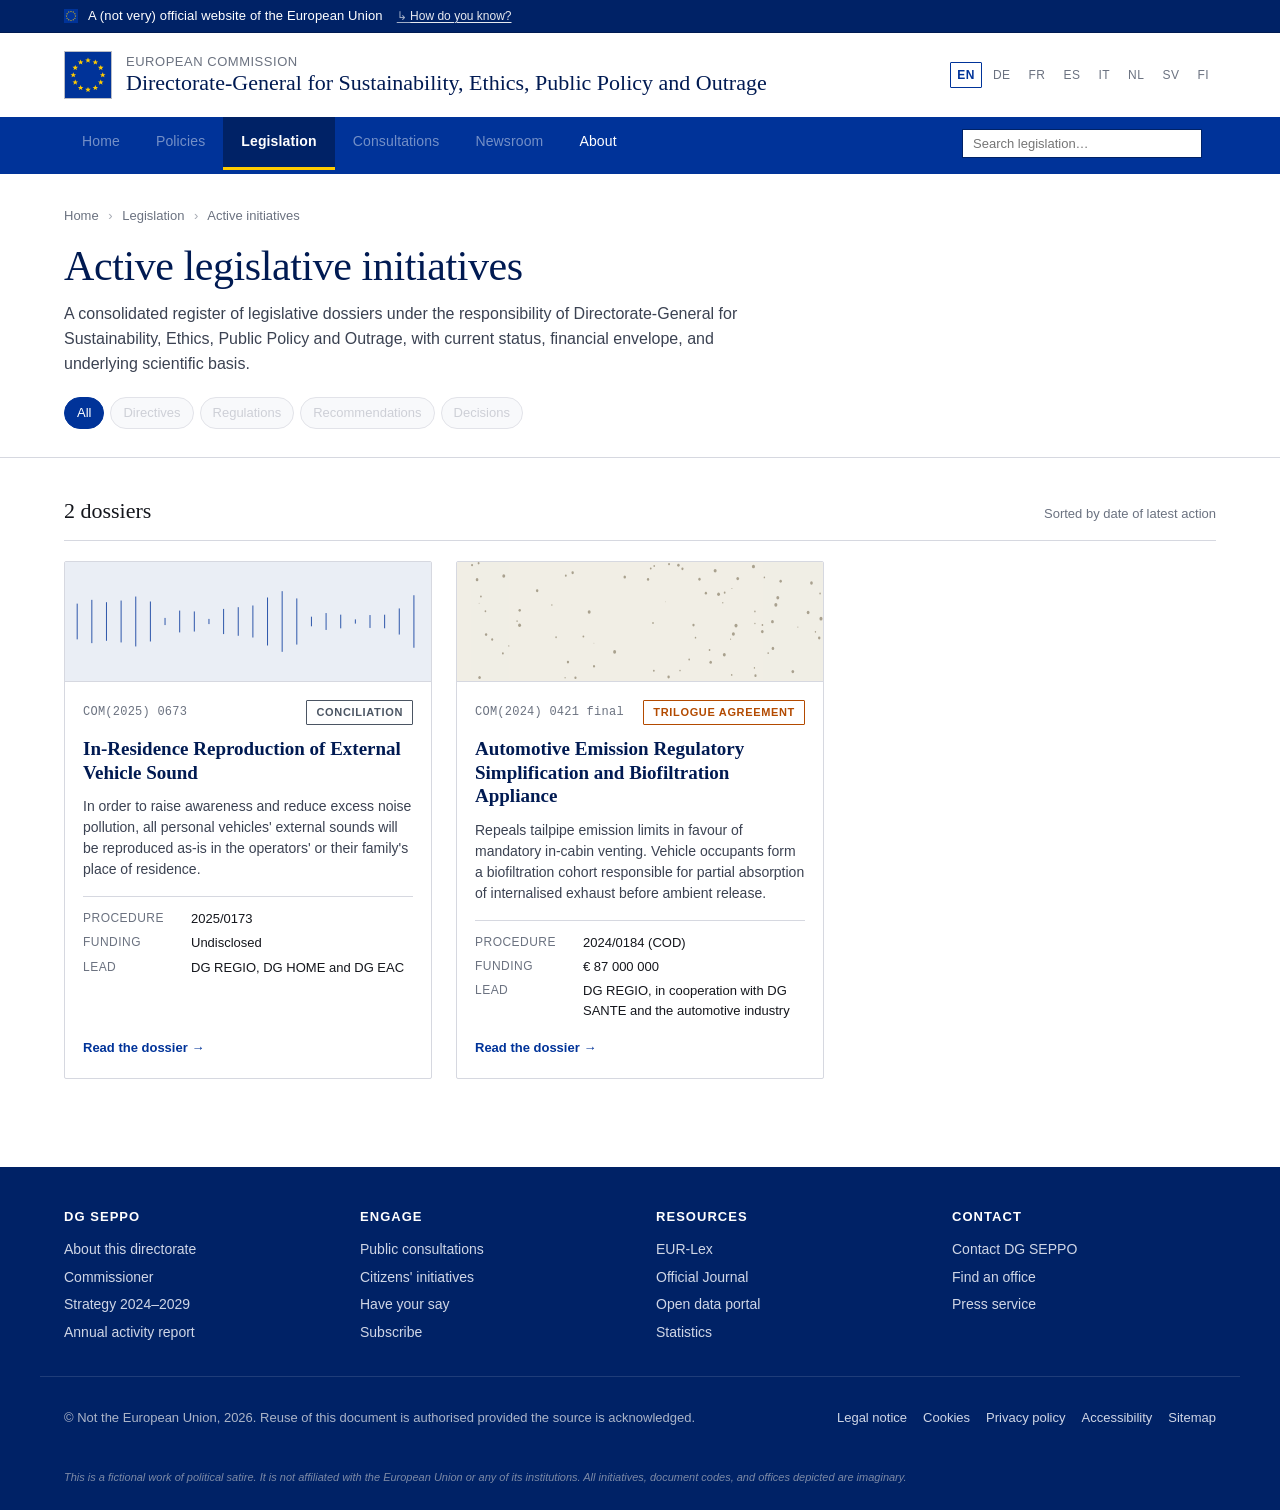
==== docs/index.html @ 92fc350a "Build" ====
<!doctype html>
<html lang="en">
<head>
<meta charset="utf-8">
<meta name="viewport" content="width=device-width,initial-scale=1">
<title>Active legislative initiatives — Directorate-General for Sustainability, Ethics, Public Policy and Outrage</title>
<meta name="description" content="Directorate-General SEPPO — a satirical legislative-initiatives portal. Each imagined EU directive is paired with real peer-reviewed scientific research on the underlying public-health issue.">
<meta name="robots" content="index,follow">
<link rel="canonical" href="https://https://panunu.github.io/directorate-general-for-sustainability-outrage/">
<meta property="og:type" content="website">
<meta property="og:title" content="Active legislative initiatives — Directorate-General for Sustainability, Ethics, Public Policy and Outrage">
<meta property="og:description" content="Directorate-General SEPPO — a satirical legislative-initiatives portal. Each imagined EU directive is paired with real peer-reviewed scientific research on the underlying public-health issue.">
<meta property="og:url" content="https://https://panunu.github.io/directorate-general-for-sustainability-outrage/">
<meta property="og:image" content="https://https://panunu.github.io/directorate-general-for-sustainability-outrage/assets/og-image.svg">
<meta property="og:image:width" content="1200">
<meta property="og:image:height" content="630">
<meta property="og:site_name" content="Directorate-General for Sustainability, Ethics, Public Policy and Outrage">
<meta property="og:locale" content="en_GB">
<meta name="twitter:card" content="summary_large_image">
<meta name="twitter:title" content="Active legislative initiatives — Directorate-General for Sustainability, Ethics, Public Policy and Outrage">
<meta name="twitter:description" content="Directorate-General SEPPO — a satirical legislative-initiatives portal. Each imagined EU directive is paired with real peer-reviewed scientific research on the underlying public-health issue.">
<meta name="twitter:image" content="https://https://panunu.github.io/directorate-general-for-sustainability-outrage/assets/og-image.svg">
<link rel="icon" type="image/svg+xml" href="favicon.svg">
<link rel="stylesheet" href="assets/styles.css">
<script src="assets/search.js" defer></script>
</head>
<body>
<div class="eu-strip" role="banner">
  <div class="container eu-strip__inner">
    <span class="eu-strip__flag" aria-hidden="true"><svg viewBox="0 0 100 100" width="14" height="14" aria-hidden="true"><rect width="100" height="100" fill="#003399"/><g transform="translate(50.00 18.00)"><polygon points="0,-6 1.76,-1.85 6,-1.85 2.62,1.06 3.71,5.14 0,2.74 -3.71,5.14 -2.62,1.06 -6,-1.85 -1.76,-1.85" fill="#FFCC00"/></g><g transform="translate(66.00 22.29)"><polygon points="0,-6 1.76,-1.85 6,-1.85 2.62,1.06 3.71,5.14 0,2.74 -3.71,5.14 -2.62,1.06 -6,-1.85 -1.76,-1.85" fill="#FFCC00"/></g><g transform="translate(77.71 34.00)"><polygon points="0,-6 1.76,-1.85 6,-1.85 2.62,1.06 3.71,5.14 0,2.74 -3.71,5.14 -2.62,1.06 -6,-1.85 -1.76,-1.85" fill="#FFCC00"/></g><g transform="translate(82.00 50.00)"><polygon points="0,-6 1.76,-1.85 6,-1.85 2.62,1.06 3.71,5.14 0,2.74 -3.71,5.14 -2.62,1.06 -6,-1.85 -1.76,-1.85" fill="#FFCC00"/></g><g transform="translate(77.71 66.00)"><polygon points="0,-6 1.76,-1.85 6,-1.85 2.62,1.06 3.71,5.14 0,2.74 -3.71,5.14 -2.62,1.06 -6,-1.85 -1.76,-1.85" fill="#FFCC00"/></g><g transform="translate(66.00 77.71)"><polygon points="0,-6 1.76,-1.85 6,-1.85 2.62,1.06 3.71,5.14 0,2.74 -3.71,5.14 -2.62,1.06 -6,-1.85 -1.76,-1.85" fill="#FFCC00"/></g><g transform="translate(50.00 82.00)"><polygon points="0,-6 1.76,-1.85 6,-1.85 2.62,1.06 3.71,5.14 0,2.74 -3.71,5.14 -2.62,1.06 -6,-1.85 -1.76,-1.85" fill="#FFCC00"/></g><g transform="translate(34.00 77.71)"><polygon points="0,-6 1.76,-1.85 6,-1.85 2.62,1.06 3.71,5.14 0,2.74 -3.71,5.14 -2.62,1.06 -6,-1.85 -1.76,-1.85" fill="#FFCC00"/></g><g transform="translate(22.29 66.00)"><polygon points="0,-6 1.76,-1.85 6,-1.85 2.62,1.06 3.71,5.14 0,2.74 -3.71,5.14 -2.62,1.06 -6,-1.85 -1.76,-1.85" fill="#FFCC00"/></g><g transform="translate(18.00 50.00)"><polygon points="0,-6 1.76,-1.85 6,-1.85 2.62,1.06 3.71,5.14 0,2.74 -3.71,5.14 -2.62,1.06 -6,-1.85 -1.76,-1.85" fill="#FFCC00"/></g><g transform="translate(22.29 34.00)"><polygon points="0,-6 1.76,-1.85 6,-1.85 2.62,1.06 3.71,5.14 0,2.74 -3.71,5.14 -2.62,1.06 -6,-1.85 -1.76,-1.85" fill="#FFCC00"/></g><g transform="translate(34.00 22.29)"><polygon points="0,-6 1.76,-1.85 6,-1.85 2.62,1.06 3.71,5.14 0,2.74 -3.71,5.14 -2.62,1.06 -6,-1.85 -1.76,-1.85" fill="#FFCC00"/></g></svg></span>
    <span class="eu-strip__label">A (not very) official website of the European Union</span>
    <a class="eu-strip__verify" target="_blank" href="https://european-union.europa.eu/institutions-law-budget/institutions-and-bodies/search-all-eu-institutions-and-bodies_en">How do you know?</a>
  </div>
</div>
<header class="masthead">
  <div class="container masthead__inner">
    <a class="brand" href="#">
      <span class="brand__emblem"><svg viewBox="0 0 100 100" width="48" height="48" aria-hidden="true"><rect width="100" height="100" fill="#003399"/><g transform="translate(50.00 18.00)"><polygon points="0,-6 1.76,-1.85 6,-1.85 2.62,1.06 3.71,5.14 0,2.74 -3.71,5.14 -2.62,1.06 -6,-1.85 -1.76,-1.85" fill="#FFCC00"/></g><g transform="translate(66.00 22.29)"><polygon points="0,-6 1.76,-1.85 6,-1.85 2.62,1.06 3.71,5.14 0,2.74 -3.71,5.14 -2.62,1.06 -6,-1.85 -1.76,-1.85" fill="#FFCC00"/></g><g transform="translate(77.71 34.00)"><polygon points="0,-6 1.76,-1.85 6,-1.85 2.62,1.06 3.71,5.14 0,2.74 -3.71,5.14 -2.62,1.06 -6,-1.85 -1.76,-1.85" fill="#FFCC00"/></g><g transform="translate(82.00 50.00)"><polygon points="0,-6 1.76,-1.85 6,-1.85 2.62,1.06 3.71,5.14 0,2.74 -3.71,5.14 -2.62,1.06 -6,-1.85 -1.76,-1.85" fill="#FFCC00"/></g><g transform="translate(77.71 66.00)"><polygon points="0,-6 1.76,-1.85 6,-1.85 2.62,1.06 3.71,5.14 0,2.74 -3.71,5.14 -2.62,1.06 -6,-1.85 -1.76,-1.85" fill="#FFCC00"/></g><g transform="translate(66.00 77.71)"><polygon points="0,-6 1.76,-1.85 6,-1.85 2.62,1.06 3.71,5.14 0,2.74 -3.71,5.14 -2.62,1.06 -6,-1.85 -1.76,-1.85" fill="#FFCC00"/></g><g transform="translate(50.00 82.00)"><polygon points="0,-6 1.76,-1.85 6,-1.85 2.62,1.06 3.71,5.14 0,2.74 -3.71,5.14 -2.62,1.06 -6,-1.85 -1.76,-1.85" fill="#FFCC00"/></g><g transform="translate(34.00 77.71)"><polygon points="0,-6 1.76,-1.85 6,-1.85 2.62,1.06 3.71,5.14 0,2.74 -3.71,5.14 -2.62,1.06 -6,-1.85 -1.76,-1.85" fill="#FFCC00"/></g><g transform="translate(22.29 66.00)"><polygon points="0,-6 1.76,-1.85 6,-1.85 2.62,1.06 3.71,5.14 0,2.74 -3.71,5.14 -2.62,1.06 -6,-1.85 -1.76,-1.85" fill="#FFCC00"/></g><g transform="translate(18.00 50.00)"><polygon points="0,-6 1.76,-1.85 6,-1.85 2.62,1.06 3.71,5.14 0,2.74 -3.71,5.14 -2.62,1.06 -6,-1.85 -1.76,-1.85" fill="#FFCC00"/></g><g transform="translate(22.29 34.00)"><polygon points="0,-6 1.76,-1.85 6,-1.85 2.62,1.06 3.71,5.14 0,2.74 -3.71,5.14 -2.62,1.06 -6,-1.85 -1.76,-1.85" fill="#FFCC00"/></g><g transform="translate(34.00 22.29)"><polygon points="0,-6 1.76,-1.85 6,-1.85 2.62,1.06 3.71,5.14 0,2.74 -3.71,5.14 -2.62,1.06 -6,-1.85 -1.76,-1.85" fill="#FFCC00"/></g></svg></span>
      <span class="brand__text">
        <span class="brand__parent">European Commission</span>
        <span class="brand__dg brand__dg--long">Directorate-General for Sustainability, Ethics, Public Policy and Outrage</span>
        <span class="brand__dg brand__dg--short">DG SEPPO</span>
      </span>
    </a>
    <div class="masthead__lang" aria-label="Language">
      <a class="lang lang--current" href="#">EN</a><a class="lang" href="#">DE</a><a class="lang" href="#">FR</a><a class="lang" href="#">ES</a><a class="lang" href="#">IT</a><a class="lang" href="#">NL</a><a class="lang" href="#">SV</a><a class="lang" href="#">FI</a>
    </div>
  </div>
  <nav class="primary-nav" aria-label="Primary">
    <div class="container primary-nav__inner">
      <a aria-disabled="true">Home</a>
      <a aria-disabled="true">Policies</a>
      <a href="index.html" aria-current="page">Legislation</a>
      <a aria-disabled="true">Consultations</a>
<!--      <a aria-disabled="true">Documents</a>-->
      <a aria-disabled="true">Newsroom</a>
      <a href="about.html">About</a>
      <span class="primary-nav__search" role="search">
        <input type="search" placeholder="Search legislation…" aria-label="Search">
      </span>
    </div>
  </nav>
</header>

<main id="main">

  <section class="hero">
    <div class="container">
      <p class="breadcrumb"><a href="#">Home</a> <span>›</span> <a href="#">Legislation</a> <span>›</span> Active initiatives</p>
      <h1>Active legislative initiatives</h1>
      <p class="hero__lede">A consolidated register of legislative dossiers under the responsibility of Directorate-General for Sustainability, Ethics, Public Policy and Outrage, with current status, financial envelope, and underlying scientific basis.</p>
      <div class="hero__chips" aria-hidden="true">
        <span class="chip chip--active">All</span>
        <span class="chip">Directives</span>
        <span class="chip">Regulations</span>
        <span class="chip">Recommendations</span>
        <span class="chip">Decisions</span>
      </div>
    </div>
  </section>

  <section class="initiatives">
    <div class="container">
      <header class="initiatives__head">
        <h2>2 dossiers</h2>
        <p class="initiatives__sort">Sorted by date of latest action</p>
      </header>
      <div class="grid">
<a class="card" href="legislation/remote-noise-reproduction-of-automobiles.html">
  <div class="card__hero"><svg viewBox="0 0 600 160" preserveAspectRatio="none" xmlns="http://www.w3.org/2000/svg" aria-hidden="true">
  <rect width="600" height="160" fill="#eaeef5"/>
  <g stroke="#003399" fill="none" stroke-width="1.2">
    <line x1="20" y1="56" x2="20" y2="104"/>
    <line x1="44" y1="50.90287729906335" x2="44" y2="109.09712270093665"/>
    <line x1="68" y1="54.064027642410494" x2="68" y2="105.9359723575895"/>
    <line x1="92" y1="51.8346751626811" x2="92" y2="108.1653248373189"/>
    <line x1="116" y1="46.45464331487091" x2="116" y2="113.5453566851291"/>
    <line x1="140" y1="53.12948356540269" x2="140" y2="106.8705164345973"/>
    <line x1="164" y1="75.19589554686026" x2="164" y2="84.80410445313974"/>
    <line x1="188" y1="94.65188301441006" x2="188" y2="65.34811698558994"/>
    <line x1="212" y1="93.52546396866079" x2="212" y2="66.47453603133921"/>
    <line x1="236" y1="76.52485533969295" x2="236" y2="83.47514466030705"/>
    <line x1="260" y1="63.072673145874404" x2="260" y2="96.9273268541256"/>
    <line x1="284" y1="60.76723436770287" x2="284" y2="99.23276563229713"/>
    <line x1="308" y1="58.48108324715679" x2="308" y2="101.51891675284321"/>
    <line x1="332" y1="47.72972904039039" x2="332" y2="112.2702709596096"/>
    <line x1="356" y1="39.2352993191386" x2="356" y2="120.76470068086141"/>
    <line x1="380" y1="48.97524362654191" x2="380" y2="111.02475637345809"/>
    <line x1="404" y1="73.54112244528197" x2="404" y2="86.45887755471803"/>
    <line x1="428" y1="91.33805843635055" x2="428" y2="68.66194156364945"/>
    <line x1="452" y1="89.19297670470466" x2="452" y2="70.80702329529534"/>
    <line x1="476" y1="77.14703158706091" x2="476" y2="82.85296841293909"/>
    <line x1="500" y1="71.33541097272317" x2="500" y2="88.66458902727683"/>
    <line x1="524" y1="70.87748571994649" x2="524" y2="89.12251428005351"/>
    <line x1="548" y1="62.44876086600867" x2="548" y2="97.55123913399133"/>
    <line x1="572" y1="44.690272648729525" x2="572" y2="115.30972735127048"/>
  </g>
</svg></div>
  <div class="card__body">
    <div class="card__meta">
      <span class="card__code">COM(2025) 0673</span>
      <span class="status status--neutral">Conciliation</span>
    </div>
    <h2 class="card__title">In-Residence Reproduction of External Vehicle Sound</h2>
    <p class="card__summary">In order to raise awareness and reduce excess noise pollution, all personal vehicles&#39; external sounds will be reproduced as-is in the operators&#39; or their family&#39;s place of residence.</p>
    <dl class="card__facts">
      <div><dt>Procedure</dt><dd>2025/0173</dd></div>
      <div><dt>Funding</dt><dd>Undisclosed</dd></div>
      <div><dt>Lead</dt><dd>DG REGIO, DG HOME and DG EAC</dd></div>
    </dl>
    <span class="card__cta">Read the dossier <span aria-hidden="true">→</span></span>
  </div>
</a>
<a class="card" href="legislation/pollution-filtration-for-personal-automobiles.html">
  <div class="card__hero"><svg viewBox="0 0 600 160" preserveAspectRatio="none" xmlns="http://www.w3.org/2000/svg" aria-hidden="true">
  <rect width="600" height="160" fill="#f1eee5"/>
  <g fill="#7a6f55" opacity="0.6">
    <circle cx="530.6" cy="25.8" r="1.95"/>
    <circle cx="102.6" cy="85.1" r="2.45"/>
    <circle cx="162.4" cy="101.2" r="1.23"/>
    <circle cx="323.3" cy="5.3" r="1.32"/>
    <circle cx="46.6" cy="66.2" r="1.36"/>
    <circle cx="397.5" cy="23.2" r="1.93"/>
    <circle cx="39.2" cy="46.4" r="1.44"/>
    <circle cx="587.6" cy="93.9" r="1.13"/>
    <circle cx="155.5" cy="57.9" r="1.09"/>
    <circle cx="448.5" cy="103.8" r="0.90"/>
    <circle cx="423.2" cy="11.7" r="2.44"/>
    <circle cx="522.7" cy="57.6" r="2.49"/>
    <circle cx="596.7" cy="76.2" r="2.49"/>
    <circle cx="387.7" cy="84.8" r="1.84"/>
    <circle cx="347.6" cy="2.8" r="1.59"/>
    <circle cx="487.6" cy="142.4" r="1.10"/>
    <circle cx="224.5" cy="109.1" r="0.55"/>
    <circle cx="36.2" cy="55.5" r="0.65"/>
    <circle cx="216.7" cy="67.1" r="2.39"/>
    <circle cx="414.0" cy="118.4" r="1.38"/>
    <circle cx="178.4" cy="18.4" r="1.54"/>
    <circle cx="500.5" cy="93.5" r="2.15"/>
    <circle cx="438.2" cy="124.8" r="2.40"/>
    <circle cx="35.4" cy="1.7" r="1.56"/>
    <circle cx="321.3" cy="82.1" r="1.32"/>
    <circle cx="517.1" cy="80.2" r="2.30"/>
    <circle cx="313.2" cy="23.5" r="1.87"/>
    <circle cx="428.8" cy="43.5" r="2.35"/>
    <circle cx="322.7" cy="146.2" r="1.44"/>
    <circle cx="415.9" cy="134.7" r="2.09"/>
    <circle cx="189.6" cy="14.4" r="1.94"/>
    <circle cx="488.4" cy="82.7" r="1.00"/>
    <circle cx="346.9" cy="154.7" r="1.96"/>
    <circle cx="369.6" cy="9.2" r="1.77"/>
    <circle cx="435.7" cy="54.7" r="1.00"/>
    <circle cx="317.6" cy="8.8" r="1.45"/>
    <circle cx="24.7" cy="4.2" r="1.64"/>
    <circle cx="380.6" cy="131.1" r="1.35"/>
    <circle cx="450.3" cy="151.8" r="1.22"/>
    <circle cx="75.2" cy="122.9" r="1.55"/>
    <circle cx="76.7" cy="18.9" r="2.43"/>
    <circle cx="438.8" cy="41.2" r="1.46"/>
    <circle cx="486.0" cy="6.1" r="2.47"/>
    <circle cx="488.4" cy="66.5" r="1.16"/>
    <circle cx="365.6" cy="145.9" r="1.14"/>
    <circle cx="177.2" cy="155.6" r="1.01"/>
    <circle cx="102.8" cy="65.0" r="1.96"/>
    <circle cx="181.9" cy="134.6" r="1.89"/>
    <circle cx="489.3" cy="152.8" r="1.80"/>
    <circle cx="391.0" cy="101.8" r="1.22"/>
    <circle cx="525.9" cy="48.1" r="2.39"/>
    <circle cx="550.5" cy="147.3" r="2.18"/>
    <circle cx="98.5" cy="79.5" r="1.10"/>
    <circle cx="408.0" cy="41.9" r="1.86"/>
    <circle cx="510.1" cy="122.5" r="1.26"/>
    <circle cx="57.7" cy="104.2" r="1.66"/>
    <circle cx="593.8" cy="102.2" r="2.01"/>
    <circle cx="258.4" cy="120.9" r="2.45"/>
    <circle cx="595.2" cy="42.4" r="1.27"/>
    <circle cx="581.1" cy="28.3" r="2.25"/>
    <circle cx="194.2" cy="155.6" r="1.78"/>
    <circle cx="131.4" cy="38.5" r="2.01"/>
    <circle cx="47.7" cy="97.6" r="1.93"/>
    <circle cx="37.0" cy="155.2" r="2.09"/>
    <circle cx="457.4" cy="85.4" r="2.50"/>
    <circle cx="450.7" cy="35.6" r="0.73"/>
    <circle cx="503.9" cy="20.8" r="1.18"/>
    <circle cx="224.6" cy="140.1" r="1.64"/>
    <circle cx="575.6" cy="67.9" r="2.30"/>
    <circle cx="32.9" cy="23.8" r="2.16"/>
    <circle cx="500.7" cy="84.7" r="1.37"/>
    <circle cx="363.0" cy="4.3" r="2.01"/>
    <circle cx="342.0" cy="53.6" r="0.55"/>
    <circle cx="275.0" cy="20.3" r="2.03"/>
    <circle cx="453.1" cy="96.8" r="2.45"/>
    <circle cx="207.2" cy="100.2" r="1.46"/>
    <circle cx="84.9" cy="112.8" r="0.97"/>
    <circle cx="558.8" cy="87.5" r="0.83"/>
    <circle cx="517.9" cy="116.2" r="2.14"/>
    <circle cx="460.2" cy="22.3" r="2.22"/>
  </g>
</svg></div>
  <div class="card__body">
    <div class="card__meta">
      <span class="card__code">COM(2024) 0421 final</span>
      <span class="status status--trilogue">Trilogue agreement</span>
    </div>
    <h2 class="card__title">Automotive Emission Regulatory Simplification and Biofiltration Appliance</h2>
    <p class="card__summary">Repeals tailpipe emission limits in favour of mandatory in-cabin venting. Vehicle occupants form a biofiltration cohort responsible for partial absorption of internalised exhaust before ambient release.</p>
    <dl class="card__facts">
      <div><dt>Procedure</dt><dd>2024/0184 (COD)</dd></div>
      <div><dt>Funding</dt><dd>€ 87 000 000</dd></div>
      <div><dt>Lead</dt><dd>DG REGIO, in cooperation with DG SANTE and the automotive industry</dd></div>
    </dl>
    <span class="card__cta">Read the dossier <span aria-hidden="true">→</span></span>
  </div>
</a>
      </div>
    </div>
  </section>

</main>

<footer class="site-footer">
  <div class="container site-footer__top">
    <div class="site-footer__col">
      <h4>DG SEPPO</h4>
      <ul>
        <li><a href="#">About this directorate</a></li>
        <li><a href="#">Commissioner</a></li>
        <li><a href="#">Strategy 2024–2029</a></li>
        <li><a href="#">Annual activity report</a></li>
      </ul>
    </div>
    <div class="site-footer__col">
      <h4>Engage</h4>
      <ul>
        <li><a href="#">Public consultations</a></li>
        <li><a href="#">Citizens' initiatives</a></li>
        <li><a href="#">Have your say</a></li>
        <li><a href="#">Subscribe</a></li>
      </ul>
    </div>
    <div class="site-footer__col">
      <h4>Resources</h4>
      <ul>
        <li><a href="#">EUR-Lex</a></li>
        <li><a href="#">Official Journal</a></li>
        <li><a href="#">Open data portal</a></li>
        <li><a href="#">Statistics</a></li>
      </ul>
    </div>
    <div class="site-footer__col">
      <h4>Contact</h4>
      <ul>
        <li><a href="#">Contact DG SEPPO</a></li>
        <li><a href="#">Find an office</a></li>
        <li><a href="#">Press service</a></li>
      </ul>
    </div>
  </div>
  <div class="container site-footer__legal">
    <p>© Not the European Union, 2026. Reuse of this document is authorised provided the source is acknowledged.</p>
    <ul class="site-footer__links">
      <li><a href="#">Legal notice</a></li>
      <li><a href="#">Cookies</a></li>
      <li><a href="#">Privacy policy</a></li>
      <li><a href="#">Accessibility</a></li>
      <li><a href="#">Sitemap</a></li>
    </ul>
  </div>
  <div class="container site-footer__disclaimer">This is a fictional work of political satire. It is not affiliated with the European Union or any of its institutions. All initiatives, document codes, and offices depicted are imaginary.</div>
</footer>
</body>
</html>
---- docs/assets/styles.css ----
/* ---------------------------------------------------------------------------
   Tokens
   ------------------------------------------------------------------------- */
:root {
  --eu-blue: #003399;
  --eu-blue-deep: #002266;
  --eu-blue-ink: #001a52;
  --eu-blue-tint: #e6ecf6;
  --eu-gold: #ffcc00;
  --ink: #14161c;
  --ink-soft: #3b4252;
  --muted: #6b7280;
  --hairline: #d6d8e0;
  --hairline-strong: #b9bcc6;
  --paper: #ffffff;
  --paper-tint: #f6f7fa;
  --paper-tint-2: #eef0f5;

  --status-adopted: #006b3c;
  --status-trilogue: #b34a00;
  --status-council: #8a6d00;
  --status-proposal: #0050a0;
  --status-consultation: #5a2e8a;
  --status-neutral: #4b5563;

  --sans: -apple-system, BlinkMacSystemFont, "Segoe UI", "Helvetica Neue", Arial,
    "Noto Sans", system-ui, sans-serif;
  --serif: Georgia, "Source Serif Pro", "Iowan Old Style", "Times New Roman", serif;
  --mono: ui-monospace, "SF Mono", "JetBrains Mono", "Menlo", "Consolas", monospace;

  --container: 1200px;
  --document-width: 760px;
  --radius: 2px;
}

* {
  box-sizing: border-box;
}

html {
  -webkit-text-size-adjust: 100%;
}

body {
  margin: 0;
  background: var(--paper);
  color: var(--ink);
  font-family: var(--sans);
  font-size: 16px;
  line-height: 1.55;
  -webkit-font-smoothing: antialiased;
  text-rendering: optimizeLegibility;
}

a {
  color: var(--eu-blue);
  text-decoration: underline;
  text-underline-offset: 2px;
  text-decoration-thickness: 1px;
}
a:hover {
  color: var(--eu-blue-deep);
  text-decoration-thickness: 2px;
}

img,
svg {
  display: block;
  max-width: 100%;
}

.container {
  max-width: var(--container);
  margin: 0 auto;
  padding: 0 24px;
}

/* ---------------------------------------------------------------------------
   Top blue strip — "An official website..."
   ------------------------------------------------------------------------- */
.eu-strip {
  background: var(--eu-blue-deep);
  color: #fff;
  font-size: 13px;
  border-bottom: 1px solid var(--eu-blue-ink);
}
.eu-strip__inner {
  display: flex;
  align-items: center;
  gap: 10px;
  height: 32px;
}
.eu-strip__flag svg {
  display: block;
}
.eu-strip__label {
  letter-spacing: 0.01em;
}
.eu-strip__verify {
  color: #fff;
  font-size: 12px;
  margin-left: 4px;
  opacity: 0.9;
}
.eu-strip__verify::before {
  content: "↳ ";
  opacity: 0.7;
}
.eu-strip a:hover,
.eu-strip a:focus {
  color: var(--eu-gold);
  opacity: 1;
  text-decoration: underline;
  text-decoration-thickness: 1px;
}

/* ---------------------------------------------------------------------------
   Masthead — emblem + parent + DG + language switcher
   ------------------------------------------------------------------------- */
.masthead {
  background: #fff;
  border-bottom: 4px solid var(--eu-blue);
}
.masthead__inner {
  display: flex;
  align-items: center;
  justify-content: space-between;
  gap: 24px;
  padding-top: 18px;
  padding-bottom: 18px;
}
.brand {
  display: flex;
  align-items: center;
  gap: 14px;
  text-decoration: none;
  color: inherit;
}
.brand__emblem svg {
  border: 1px solid var(--hairline-strong);
}
.brand__text {
  display: flex;
  flex-direction: column;
  line-height: 1.15;
}
.brand__parent {
  font-size: 13px;
  color: var(--muted);
  letter-spacing: 0.04em;
  text-transform: uppercase;
}
.brand__dg {
  font-family: var(--serif);
  font-size: 22px;
  color: var(--eu-blue-ink);
  font-weight: 400;
}
/* Two variants of the DG name live in the markup. The long form is shown by
   default; the short form (e.g. "DG SEPPO") only appears below the small-mobile
   breakpoint where the long name no longer fits. */
.brand__dg--short {
  display: none;
}

.masthead__lang {
  display: flex;
  flex-wrap: wrap;
  gap: 2px 4px;
  align-items: center;
  max-width: 480px;
  justify-content: flex-end;
}
.lang {
  font-size: 12px;
  padding: 3px 6px;
  text-decoration: none;
  color: var(--muted);
  border: 1px solid transparent;
  border-radius: 1px;
  letter-spacing: 0.04em;
  cursor: default;
}
.lang:hover,
.lang:focus {
  /* Language switcher is non-functional decoration; no interactive feedback */
  color: var(--muted);
  background: transparent;
  text-decoration: none;
}
.lang--current,
.lang--current:hover,
.lang--current:focus {
  color: var(--eu-blue);
  background: #fff;
  border-color: var(--eu-blue);
  font-weight: 600;
}

/* ---------------------------------------------------------------------------
   Primary navigation
   ------------------------------------------------------------------------- */
.primary-nav {
  background: var(--eu-blue);
  color: #fff;
}
.primary-nav__inner {
  display: flex;
  align-items: stretch;
  gap: 0;
  flex-wrap: wrap;
}
.primary-nav a {
  color: #fff;
  text-decoration: none;
  padding: 14px 18px;
  font-size: 14px;
  letter-spacing: 0.01em;
  border-bottom: 3px solid transparent;
}
.primary-nav a:hover {
  background: var(--eu-blue-deep);
}
.primary-nav a[aria-current="page"] {
  border-bottom-color: var(--eu-gold);
  background: var(--eu-blue-deep);
  font-weight: 600;
}
.primary-nav a[aria-disabled="true"] {
  opacity: 0.45;
  cursor: not-allowed;
}
.primary-nav a[aria-disabled="true"]:hover {
  background: transparent;
  border-bottom-color: transparent;
}
.primary-nav__search {
  margin-left: auto;
  display: flex;
  align-items: center;
  padding: 8px 14px;
}
.primary-nav__search input {
  font-family: inherit;
  font-size: 13px;
  background: #fff;
  border: 1px solid var(--eu-blue-deep);
  padding: 6px 10px;
  width: 240px;
  outline: none;
}
.primary-nav__search input:focus {
  border-color: var(--eu-gold);
}

/* ---------------------------------------------------------------------------
   Hero (index landing)
   ------------------------------------------------------------------------- */
.hero {
  background: var(--paper);
  border-bottom: 1px solid var(--hairline);
  padding: 32px 0 28px;
}
.breadcrumb {
  font-size: 13px;
  color: var(--muted);
  margin: 0 0 16px;
}
.breadcrumb a {
  color: var(--muted);
  text-decoration: none;
}
.breadcrumb a:hover {
  color: var(--eu-blue);
  text-decoration: underline;
}
.breadcrumb span {
  margin: 0 6px;
  opacity: 0.6;
}
.hero h1 {
  font-family: var(--serif);
  font-size: clamp(28px, 3.6vw, 42px);
  line-height: 1.15;
  margin: 0 0 12px;
  color: var(--eu-blue-ink);
  font-weight: 400;
  letter-spacing: -0.01em;
}
.hero__lede {
  max-width: 720px;
  font-size: 16px;
  color: var(--ink-soft);
  margin: 0 0 20px;
}
.hero__chips {
  display: flex;
  flex-wrap: wrap;
  gap: 6px;
}
.chip {
  display: inline-block;
  padding: 5px 12px;
  border: 1px solid var(--hairline-strong);
  border-radius: 999px;
  background: #fff;
  font-size: 13px;
  color: var(--ink-soft);
}
/* Filter chips other than "All" are non-functional placeholders — render
   them in a clearly disabled state so users don't try to click. */
.chip:not(.chip--active) {
  color: var(--hairline-strong);
  border-color: var(--hairline);
  background: var(--paper-tint);
  opacity: 0.7;
  cursor: not-allowed;
}
.chip--active {
  background: var(--eu-blue);
  border-color: var(--eu-blue);
  color: #fff;
}

/* ---------------------------------------------------------------------------
   Initiatives section + grid
   ------------------------------------------------------------------------- */
.initiatives {
  padding: 36px 0 64px;
}
.initiatives__head {
  display: flex;
  align-items: baseline;
  justify-content: space-between;
  margin: 0 0 20px;
  border-bottom: 1px solid var(--hairline);
  padding-bottom: 12px;
}
.initiatives__head h2 {
  font-family: var(--serif);
  font-size: 22px;
  font-weight: 400;
  margin: 0;
  color: var(--ink);
}
.initiatives__sort {
  font-size: 13px;
  color: var(--muted);
  margin: 0;
}

.grid {
  display: grid;
  grid-template-columns: repeat(3, 1fr);
  gap: 24px;
}
@media (max-width: 980px) {
  .grid {
    grid-template-columns: repeat(2, 1fr);
  }
}
@media (max-width: 640px) {
  .grid {
    grid-template-columns: 1fr;
  }
}

.empty {
  grid-column: 1 / -1;
  border: 2px dashed var(--hairline);
  padding: 40px;
  text-align: center;
  color: var(--muted);
  background: var(--paper-tint);
}
.empty h2 {
  margin: 0 0 8px;
  font-family: var(--serif);
  color: var(--ink);
}
.empty code {
  background: #fff;
  padding: 2px 6px;
  border: 1px solid var(--hairline);
  font-size: 13px;
}

/* Cards */
.card {
  display: flex;
  flex-direction: column;
  background: #fff;
  border: 1px solid var(--hairline);
  border-radius: var(--radius);
  text-decoration: none;
  color: inherit;
  overflow: hidden;
  transition: box-shadow 120ms ease, border-color 120ms ease, transform 120ms ease;
}
.card:hover {
  border-color: var(--eu-blue);
  box-shadow: 0 6px 20px rgba(0, 51, 153, 0.10);
  transform: translateY(-1px);
}
.card__hero {
  height: 120px;
  border-bottom: 1px solid var(--hairline);
  background: var(--paper-tint-2);
  overflow: hidden;
}
.card__hero svg {
  width: 100%;
  height: 100%;
}
.card__body {
  padding: 18px 18px 20px;
  display: flex;
  flex-direction: column;
  gap: 12px;
  flex: 1;
}
.card__meta {
  display: flex;
  align-items: center;
  justify-content: space-between;
  gap: 8px;
}
.card__code {
  font-family: var(--mono);
  font-size: 12px;
  color: var(--muted);
  letter-spacing: 0.02em;
}
.card__title {
  font-family: var(--serif);
  font-size: 19px;
  line-height: 1.25;
  margin: 0;
  font-weight: 600;
  color: var(--eu-blue-ink);
}
.card__summary {
  margin: 0;
  font-size: 14px;
  color: var(--ink-soft);
  line-height: 1.5;
}
.card__facts {
  margin: 4px 0 0;
  display: grid;
  grid-template-columns: 1fr;
  gap: 4px;
  font-size: 13px;
  border-top: 1px solid var(--hairline);
  padding-top: 12px;
}
.card__facts > div {
  display: grid;
  grid-template-columns: 100px 1fr;
  gap: 8px;
}
.card__facts dt {
  color: var(--muted);
  font-size: 12px;
  text-transform: uppercase;
  letter-spacing: 0.04em;
}
.card__facts dd {
  margin: 0;
  color: var(--ink);
}
.card__cta {
  margin-top: auto;
  padding-top: 4px;
  font-size: 13px;
  color: var(--eu-blue);
  font-weight: 600;
}
.card:hover .card__cta {
  text-decoration: underline;
}

/* ---------------------------------------------------------------------------
   Status badges
   ------------------------------------------------------------------------- */
.status {
  display: inline-block;
  padding: 3px 9px;
  border-radius: 1px;
  font-size: 11px;
  font-weight: 600;
  text-transform: uppercase;
  letter-spacing: 0.06em;
  border: 1px solid currentColor;
  background: #fff;
}
.status--adopted    { color: var(--status-adopted); }
.status--trilogue   { color: var(--status-trilogue); }
.status--council    { color: var(--status-council); }
.status--proposal   { color: var(--status-proposal); }
.status--consultation { color: var(--status-consultation); }
.status--neutral    { color: var(--status-neutral); }

/* ---------------------------------------------------------------------------
   Document (initiative detail)
   ------------------------------------------------------------------------- */
.document {
  padding: 32px 0 64px;
  background: var(--paper);
}
.document__inner {
  /* breadcrumb + hero + head + layout share container */
}
.document__hero {
  margin: 16px 0 24px;
  border: 1px solid var(--hairline);
  height: 160px;
  overflow: hidden;
}
.document__hero svg {
  width: 100%;
  height: 100%;
}
.document__head {
  margin-bottom: 28px;
  padding-bottom: 22px;
  border-bottom: 2px solid var(--eu-blue);
}
.document__head h1 {
  font-family: var(--serif);
  font-weight: 400;
  font-size: clamp(28px, 3.6vw, 40px);
  line-height: 1.16;
  margin: 0 0 10px;
  color: var(--eu-blue-ink);
  letter-spacing: -0.01em;
  max-width: 920px;
}
.document__short {
  margin: 0;
  color: var(--ink-soft);
  font-size: 15px;
}
.document__short em {
  color: var(--muted);
  font-style: italic;
}

.document__layout {
  display: grid;
  grid-template-columns: 1fr 280px;
  gap: 48px;
}
@media (max-width: 900px) {
  .document__layout {
    grid-template-columns: 1fr;
  }
}

/* Single-column variant — used by the About page (and any other detail page
   that doesn't need a sidebar). Constrains and centres the content. */
.document--single .document__head,
.document--single .document__body,
.document--single .breadcrumb {
  max-width: var(--document-width);
  margin-left: auto;
  margin-right: auto;
}

.document__aside {
  font-size: 13px;
  border-left: 4px solid var(--eu-blue);
  padding: 0 0 0 18px;
  align-self: start;
  position: sticky;
  top: 16px;
}
@media (max-width: 900px) {
  .document__aside {
    position: static;
    border-left: none;
    border-top: 4px solid var(--eu-blue);
    padding: 18px 0 0;
    margin-top: 32px;
  }
}

.aside-lead {
  margin-bottom: 22px;
  padding-bottom: 16px;
  border-bottom: 1px solid var(--hairline);
}
.aside-lead .status {
  display: inline-block;
  margin-bottom: 10px;
}
.aside-lead__code {
  font-family: var(--mono);
  font-size: 13px;
  color: var(--ink);
  margin: 0;
  letter-spacing: 0.02em;
  word-break: break-word;
}
.facts {
  margin: 0 0 24px;
  display: flex;
  flex-direction: column;
  gap: 12px;
}
.facts > div {
  display: flex;
  flex-direction: column;
  gap: 2px;
}
.facts dt {
  text-transform: uppercase;
  letter-spacing: 0.06em;
  font-size: 11px;
  color: var(--muted);
  font-weight: 600;
}
.facts dd {
  margin: 0;
  color: var(--ink);
  font-size: 14px;
}
.aside-block {
  margin-bottom: 22px;
}
.aside-block h3 {
  font-size: 12px;
  text-transform: uppercase;
  letter-spacing: 0.06em;
  margin: 0 0 8px;
  color: var(--muted);
  font-weight: 600;
}
.downloads {
  list-style: none;
  margin: 0;
  padding: 0;
  display: flex;
  flex-direction: column;
  gap: 4px;
}
.downloads a {
  font-size: 13px;
}
.downloads a::before {
  content: "↧ ";
  color: var(--muted);
}
.aside-block__langs {
  font-size: 12px;
  line-height: 1.7;
  color: var(--muted);
  margin: 0;
}
.aside-block__langs strong {
  color: var(--eu-blue);
}

/* Body of the legislative document */
.document__body {
  font-family: var(--serif);
  font-size: 17px;
  line-height: 1.7;
  color: var(--ink);
  max-width: var(--document-width);
}
.document__body h2 {
  font-family: var(--sans);
  font-size: 13px;
  text-transform: uppercase;
  letter-spacing: 0.08em;
  color: var(--eu-blue);
  margin: 36px 0 14px;
  padding-bottom: 6px;
  border-bottom: 1px solid var(--hairline);
  font-weight: 700;
}
.document__body h2:first-child {
  margin-top: 0;
}
.document__body h3 {
  font-family: var(--serif);
  font-size: 20px;
  font-weight: 600;
  color: var(--eu-blue-ink);
  margin: 28px 0 10px;
}
.document__body h4 {
  font-family: var(--sans);
  font-size: 14px;
  text-transform: uppercase;
  letter-spacing: 0.06em;
  color: var(--ink-soft);
  margin: 22px 0 6px;
}
.document__body p {
  margin: 0 0 16px;
}
.document__body ul,
.document__body ol {
  margin: 0 0 18px;
  padding-left: 24px;
}
.document__body li {
  margin-bottom: 6px;
}
.document__body strong {
  color: var(--eu-blue-ink);
}
.document__body code {
  background: var(--paper-tint-2);
  padding: 1px 5px;
  font-size: 0.9em;
  font-family: var(--mono);
  border: 1px solid var(--hairline);
}
.document__body hr {
  border: 0;
  border-top: 1px solid var(--hairline);
  margin: 32px 0;
}

/* Science zone — wraps the disclaimer callout, scientific basis and
   references into a single, clearly bounded block. Visually marks the
   point at which the satirical body ends and the genuine science begins. */
.document__body .science-zone {
  margin: 44px 0 40px;
  padding: 28px 32px 24px;
  background: #f7faf6;
  border: 1px solid var(--hairline);
  border-top: 4px solid #2f7d3e;
  border-radius: 4px;
}
.document__body .science-zone > *:first-child {
  margin-top: 0;
}
.document__body .science-zone > *:last-child {
  margin-bottom: 0;
}
.document__body .science-zone h2:first-of-type {
  margin-top: 24px;
}
.document__body .science-zone .callout {
  margin: 0 0 24px;
}
.document__body .science-zone h2,
.document__body .science-zone h3,
.document__body .science-zone h4 {
  color: #2f7d3e;
  border-bottom-color: #cfe3d3;
}
.document__body .science-zone a {
  color: #2f7d3e;
  text-decoration-color: #8fbf99;
}
.document__body .science-zone a:hover {
  color: #14502a;
  text-decoration-color: currentColor;
}
.document__body .science-zone strong {
  color: #14502a;
}
@media (max-width: 600px) {
  .document__body .science-zone {
    padding: 22px 18px 18px;
  }
}

/* Callouts — coloured highlight boxes used to break the fourth wall */
.document__body .callout {
  margin: 28px 0;
  padding: 18px 22px 16px;
  border-radius: 4px;
  border-left: 4px solid;
  font-family: var(--sans);
  font-size: 15px;
  line-height: 1.6;
}
.document__body .callout p {
  margin: 0 0 10px;
}
.document__body .callout p:last-child {
  margin-bottom: 0;
}
.document__body .callout a {
  color: inherit;
}
.document__body .callout--science {
  background: #2f7d3e;
  border-left-color: #14502a;
  color: #ffffff;
  position: relative;
  padding-left: 64px;
}
.document__body .callout--science::before {
  content: "";
  position: absolute;
  left: 22px;
  top: 18px;
  width: 28px;
  height: 28px;
  background-image: url("data:image/svg+xml;utf8,<svg xmlns='http://www.w3.org/2000/svg' viewBox='0 0 24 24'><path d='M12 2.4 L22.6 20.6 L1.4 20.6 Z' fill='%23ffffff'/><path d='M12 9 V15' stroke='%2314502a' stroke-width='2.6' stroke-linecap='round'/><circle cx='12' cy='17.6' r='1.35' fill='%2314502a'/></svg>");
  background-repeat: no-repeat;
  background-size: contain;
}
.document__body .callout--science strong {
  color: #ffffff;
}
.document__body .callout--science a {
  color: #ffffff;
  text-decoration-color: rgba(255, 255, 255, 0.65);
}
.document__body .callout--science a:hover {
  color: #ffffff;
  text-decoration-color: #ffffff;
}
@media (max-width: 600px) {
  .document__body .callout--science {
    padding-left: 56px;
  }
  .document__body .callout--science::before {
    left: 18px;
    width: 24px;
    height: 24px;
  }
}

/* Pause — visual tonal break between satirical body and serious science */
.document__body .pause {
  margin: 56px 0 48px;
  padding: 14px 0;
  text-align: center;
  color: var(--hairline-strong);
  font-family: var(--serif);
  font-size: 22px;
  letter-spacing: 0.6em;
  line-height: 1;
  border-top: 1px solid var(--hairline);
  border-bottom: 1px solid var(--hairline);
}
.document__body .pause p {
  margin: 0;
}

/* Plain-English summary block — leans on the lede ('what this actually says') */
.document__body .plain-english {
  background: var(--paper-tint);
  border-left: 4px solid var(--eu-blue);
  padding: 16px 22px;
  margin: 24px 0 28px;
  font-family: var(--sans);
  font-size: 16px;
  line-height: 1.6;
  color: var(--ink);
}
.document__body .plain-english p {
  margin: 0;
}

/* Articles section — pushed to the back; rendered slightly smaller so the
   reader gets the gist (plain-English + science) before the legal apparatus */
.document__body .articles {
  font-size: 0.92em;
  margin-top: 32px;
  padding-top: 8px;
  border-top: 1px solid var(--hairline);
}
.document__body .articles p,
.document__body .articles ul,
.document__body .articles ol,
.document__body .articles li {
  font-size: inherit;
}

/* Recitals — italic, indented, official feel */
.document__body blockquote {
  margin: 18px 0 24px;
  padding: 8px 0 8px 22px;
  border-left: 3px solid var(--eu-gold);
  background: linear-gradient(90deg, var(--paper-tint) 0%, transparent 95%);
  font-family: var(--serif);
  color: var(--ink-soft);
  font-size: 15px;
  line-height: 1.65;
}
.document__body blockquote p {
  margin: 0 0 10px;
}
.document__body blockquote p:last-child {
  margin-bottom: 0;
}
.document__body blockquote em {
  color: var(--ink);
}

/* Numbered citations / references list */
.document__body ol > li {
  padding-left: 4px;
}

/* ---------------------------------------------------------------------------
   Footer
   ------------------------------------------------------------------------- */
.site-footer {
  background: var(--eu-blue-deep);
  color: #cfd6e6;
  margin-top: 24px;
}
.site-footer a {
  color: #cfd6e6;
  text-decoration: none;
}
.site-footer a:hover {
  color: #fff;
  text-decoration: underline;
}
.site-footer__top {
  display: grid;
  grid-template-columns: repeat(4, 1fr);
  gap: 32px;
  padding: 40px 24px 32px;
}
@media (max-width: 800px) {
  .site-footer__top {
    grid-template-columns: repeat(2, 1fr);
  }
}
@media (max-width: 480px) {
  .site-footer__top {
    grid-template-columns: 1fr;
  }
}
.site-footer__col h4 {
  font-size: 13px;
  text-transform: uppercase;
  letter-spacing: 0.06em;
  margin: 0 0 12px;
  color: #fff;
  font-weight: 600;
  letter-spacing: 0.08em;
}
.site-footer__col ul {
  list-style: none;
  margin: 0;
  padding: 0;
  display: flex;
  flex-direction: column;
  gap: 6px;
  font-size: 14px;
}
.site-footer__legal {
  display: flex;
  flex-wrap: wrap;
  align-items: center;
  justify-content: space-between;
  gap: 12px;
  padding: 18px 24px;
  border-top: 1px solid rgba(255, 255, 255, 0.12);
  font-size: 13px;
  color: #aab4c8;
}
.site-footer__links {
  list-style: none;
  margin: 0;
  padding: 0;
  display: flex;
  flex-wrap: wrap;
  gap: 16px;
  font-size: 13px;
}
.site-footer__disclaimer {
  padding: 10px 24px 24px;
  font-size: 11px;
  color: #7c8aa6;
  font-style: italic;
}

/* ---------------------------------------------------------------------------
   Print
   ------------------------------------------------------------------------- */
@media print {
  .eu-strip,
  .primary-nav,
  .masthead__lang,
  .site-footer,
  .document__aside,
  .hero__chips,
  .card__cta {
    display: none !important;
  }
  .document__layout {
    grid-template-columns: 1fr;
  }
  body {
    color: #000;
  }
  a {
    color: #000;
    text-decoration: underline;
  }
}

/* ---------------------------------------------------------------------------
   Mobile chrome — hide the decorative bits, shrink the brand, stack the
   primary-nav search to its own row, swap the long DG name for the short one
   when the long name no longer fits.
   ------------------------------------------------------------------------- */
@media (max-width: 800px) {
  .masthead__lang {
    display: none;
  }
  .brand__dg {
    font-size: 18px;
  }
  .brand__parent {
    font-size: 12px;
  }
  .brand__emblem svg {
    width: 40px;
    height: 40px;
  }
}

@media (max-width: 640px) {
  .masthead__inner {
    padding-top: 14px;
    padding-bottom: 14px;
    gap: 12px;
  }
  .brand {
    gap: 10px;
  }
  .brand__dg {
    font-size: 17px;
    line-height: 1.2;
  }
  .brand__emblem svg {
    width: 36px;
    height: 36px;
  }

  .primary-nav__inner {
    flex-wrap: wrap;
  }
  .primary-nav a {
    padding: 12px 14px;
    font-size: 13px;
  }
  .primary-nav__search {
    margin-left: 0;
    width: 100%;
    padding: 8px 14px 12px;
    border-top: 1px solid rgba(255, 255, 255, 0.18);
  }
  .primary-nav__search input {
    width: 100%;
  }
}

@media (max-width: 480px) {
  .brand__dg--long {
    display: none;
  }
  .brand__dg--short {
    display: inline;
    font-size: 18px;
    letter-spacing: 0.02em;
  }
  .brand__parent {
    font-size: 11px;
  }

  .eu-strip {
    font-size: 11.5px;
  }
  .eu-strip__inner {
    height: auto;
    padding: 5px 0;
    flex-wrap: wrap;
    column-gap: 8px;
  }
}

@media (max-width: 380px) {
  .eu-strip__verify {
    display: none;
  }
  .eu-strip__label {
    font-size: 11px;
  }
}
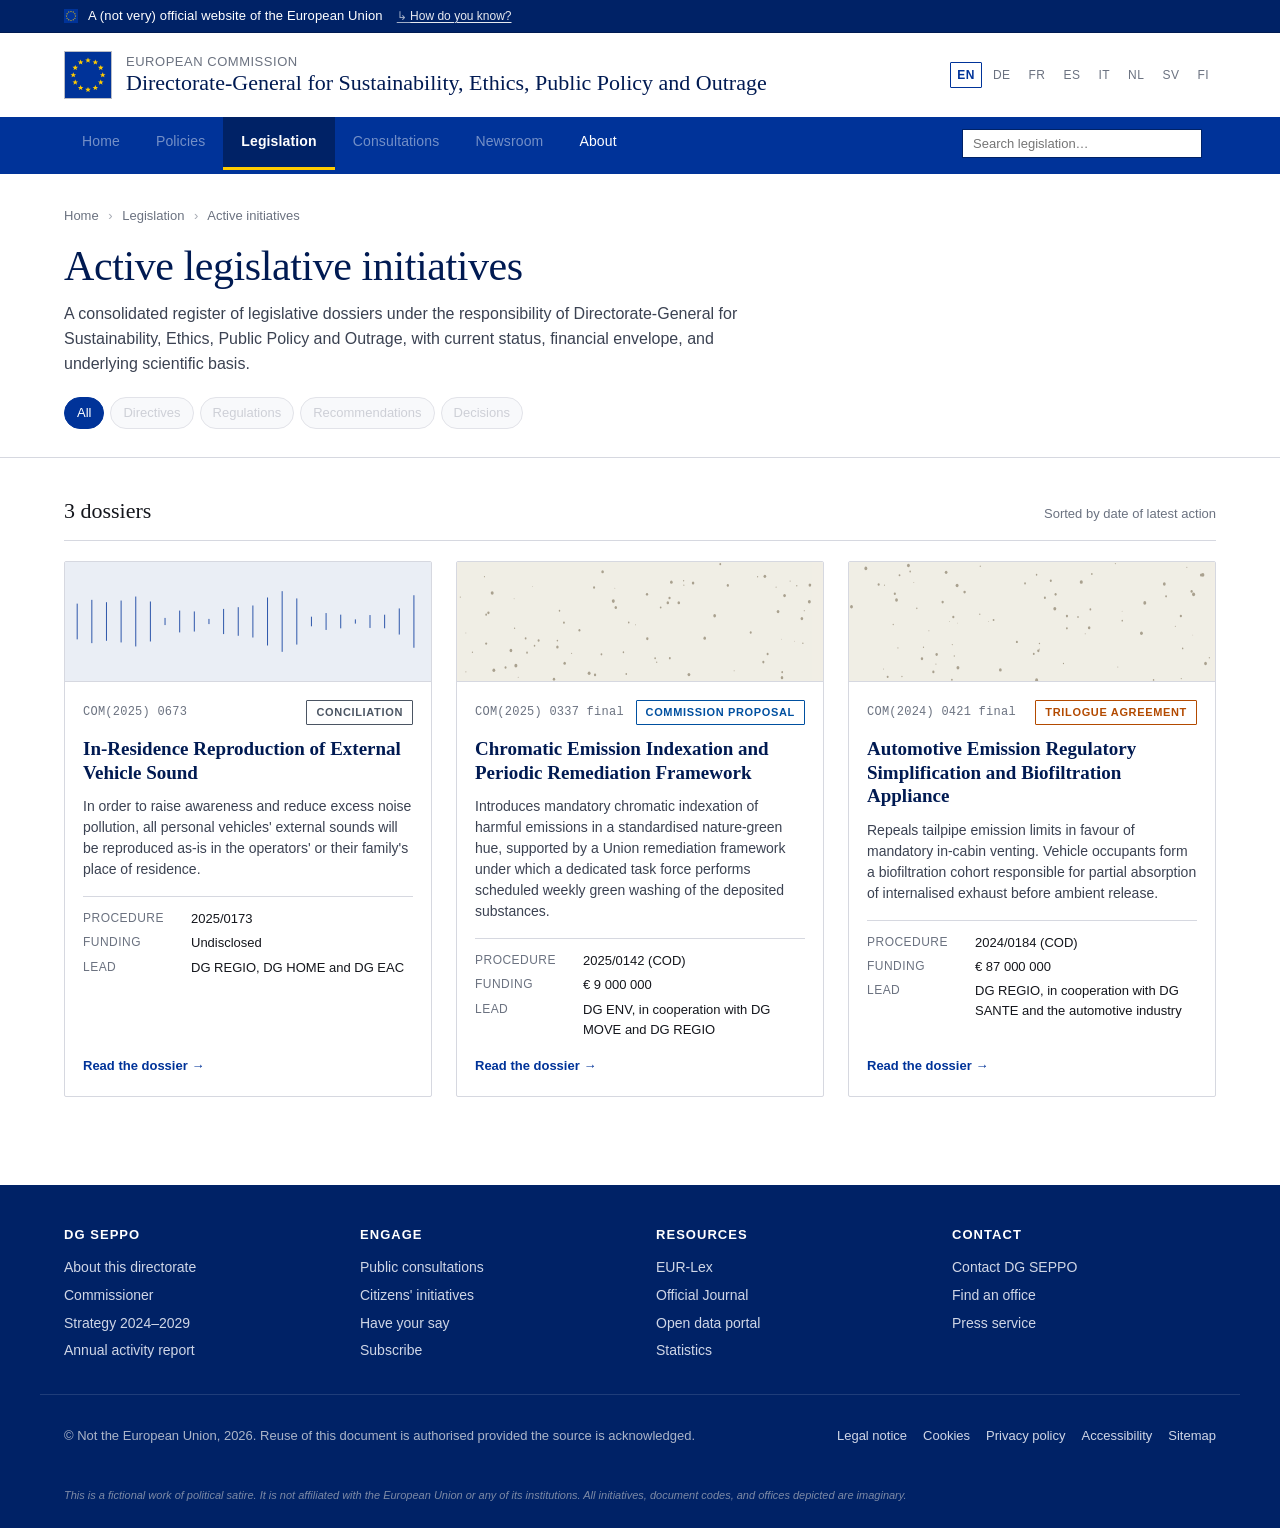
==== commit 59fab13f: "Build" ====
--- a/docs/index.html
+++ b/docs/index.html
@@ -83,7 +83,7 @@
   <section class="initiatives">
     <div class="container">
       <header class="initiatives__head">
-        <h2>2 dossiers</h2>
+        <h2>3 dossiers</h2>
         <p class="initiatives__sort">Sorted by date of latest action</p>
       </header>
       <div class="grid">
@@ -132,90 +132,191 @@
     <span class="card__cta">Read the dossier <span aria-hidden="true">→</span></span>
   </div>
 </a>
+<a class="card" href="legislation/coloring-harmful-exhaust-fumes.html">
+  <div class="card__hero"><svg viewBox="0 0 600 160" preserveAspectRatio="none" xmlns="http://www.w3.org/2000/svg" aria-hidden="true">
+  <rect width="600" height="160" fill="#f1eee5"/>
+  <g fill="#7a6f55" opacity="0.6">
+    <circle cx="79.6" cy="141.8" r="1.59"/>
+    <circle cx="565.4" cy="76.1" r="2.14"/>
+    <circle cx="311.5" cy="43.4" r="1.87"/>
+    <circle cx="345.6" cy="54.7" r="2.03"/>
+    <circle cx="380.2" cy="151.4" r="2.27"/>
+    <circle cx="422.4" cy="72.2" r="2.26"/>
+    <circle cx="492.8" cy="19.9" r="0.96"/>
+    <circle cx="124.1" cy="32.8" r="0.58"/>
+    <circle cx="537.0" cy="45.2" r="2.17"/>
+    <circle cx="112.5" cy="102.8" r="1.48"/>
+    <circle cx="159.0" cy="157.7" r="1.96"/>
+    <circle cx="333.9" cy="61.1" r="1.40"/>
+    <circle cx="60.4" cy="145.7" r="2.35"/>
+    <circle cx="351.4" cy="27.2" r="2.18"/>
+    <circle cx="533.1" cy="148.1" r="1.44"/>
+    <circle cx="200.7" cy="91.7" r="1.62"/>
+    <circle cx="188.0" cy="122.9" r="0.75"/>
+    <circle cx="481.5" cy="94.8" r="1.58"/>
+    <circle cx="224.7" cy="34.3" r="1.67"/>
+    <circle cx="236.8" cy="124.1" r="1.45"/>
+    <circle cx="216.6" cy="149.5" r="2.36"/>
+    <circle cx="569.3" cy="65.5" r="0.80"/>
+    <circle cx="523.1" cy="33.8" r="0.72"/>
+    <circle cx="277.5" cy="150.5" r="1.34"/>
+    <circle cx="168.0" cy="65.6" r="1.24"/>
+    <circle cx="444.0" cy="31.5" r="1.81"/>
+    <circle cx="14.6" cy="147.7" r="0.75"/>
+    <circle cx="532.8" cy="155.5" r="2.10"/>
+    <circle cx="47.8" cy="109.7" r="1.61"/>
+    <circle cx="25.3" cy="121.4" r="1.02"/>
+    <circle cx="57.7" cy="41.6" r="2.41"/>
+    <circle cx="45.0" cy="19.7" r="0.88"/>
+    <circle cx="312.0" cy="103.2" r="1.90"/>
+    <circle cx="258.8" cy="35.2" r="0.65"/>
+    <circle cx="557.0" cy="31.8" r="1.04"/>
+    <circle cx="133.8" cy="105.5" r="1.59"/>
+    <circle cx="371.5" cy="25.2" r="1.02"/>
+    <circle cx="238.7" cy="13.1" r="2.11"/>
+    <circle cx="14.6" cy="95.4" r="0.67"/>
+    <circle cx="387.0" cy="28.3" r="2.04"/>
+    <circle cx="579.4" cy="30.6" r="1.18"/>
+    <circle cx="114.8" cy="121.9" r="1.41"/>
+    <circle cx="348.9" cy="129.4" r="1.56"/>
+    <circle cx="578.5" cy="31.0" r="2.18"/>
+    <circle cx="348.4" cy="48.4" r="1.80"/>
+    <circle cx="406.1" cy="102.4" r="2.08"/>
+    <circle cx="431.6" cy="3.0" r="1.52"/>
+    <circle cx="526.3" cy="66.7" r="2.19"/>
+    <circle cx="47.8" cy="70.8" r="1.49"/>
+    <circle cx="175.3" cy="81.6" r="1.54"/>
+    <circle cx="504.7" cy="19.2" r="2.20"/>
+    <circle cx="164.6" cy="114.4" r="2.03"/>
+    <circle cx="567.0" cy="109.3" r="1.07"/>
+    <circle cx="93.6" cy="49.4" r="0.66"/>
+    <circle cx="100.3" cy="155.0" r="0.70"/>
+    <circle cx="509.2" cy="123.8" r="1.62"/>
+    <circle cx="454.3" cy="146.3" r="0.71"/>
+    <circle cx="324.8" cy="129.4" r="1.35"/>
+    <circle cx="546.1" cy="25.6" r="0.80"/>
+    <circle cx="260.3" cy="61.3" r="2.02"/>
+    <circle cx="226.3" cy="151.9" r="1.85"/>
+    <circle cx="51.5" cy="68.3" r="1.89"/>
+    <circle cx="127.1" cy="112.7" r="1.32"/>
+    <circle cx="371.9" cy="31.1" r="0.90"/>
+    <circle cx="272.8" cy="121.3" r="1.23"/>
+    <circle cx="281.5" cy="81.3" r="1.27"/>
+    <circle cx="5.4" cy="47.2" r="0.90"/>
+    <circle cx="292.6" cy="84.5" r="0.68"/>
+    <circle cx="164.6" cy="105.6" r="1.23"/>
+    <circle cx="256.2" cy="52.5" r="2.46"/>
+    <circle cx="502.2" cy="134.6" r="1.75"/>
+    <circle cx="176.5" cy="136.2" r="2.04"/>
+    <circle cx="327.4" cy="134.9" r="0.98"/>
+    <circle cx="363.6" cy="54.8" r="2.07"/>
+    <circle cx="531.8" cy="103.7" r="0.56"/>
+    <circle cx="96.5" cy="139.4" r="2.46"/>
+    <circle cx="577.6" cy="53.5" r="2.41"/>
+    <circle cx="88.4" cy="119.0" r="2.20"/>
+    <circle cx="94.4" cy="89.2" r="1.05"/>
+    <circle cx="553.3" cy="106.4" r="0.65"/>
+  </g>
+</svg></div>
+  <div class="card__body">
+    <div class="card__meta">
+      <span class="card__code">COM(2025) 0337 final</span>
+      <span class="status status--proposal">Commission proposal</span>
+    </div>
+    <h2 class="card__title">Chromatic Emission Indexation and Periodic Remediation Framework</h2>
+    <p class="card__summary">Introduces mandatory chromatic indexation of harmful emissions in a standardised nature-green hue, supported by a Union remediation framework under which a dedicated task force performs scheduled weekly green washing of the deposited substances.</p>
+    <dl class="card__facts">
+      <div><dt>Procedure</dt><dd>2025/0142 (COD)</dd></div>
+      <div><dt>Funding</dt><dd>€ 9 000 000</dd></div>
+      <div><dt>Lead</dt><dd>DG ENV, in cooperation with DG MOVE and DG REGIO</dd></div>
+    </dl>
+    <span class="card__cta">Read the dossier <span aria-hidden="true">→</span></span>
+  </div>
+</a>
 <a class="card" href="legislation/pollution-filtration-for-personal-automobiles.html">
   <div class="card__hero"><svg viewBox="0 0 600 160" preserveAspectRatio="none" xmlns="http://www.w3.org/2000/svg" aria-hidden="true">
   <rect width="600" height="160" fill="#f1eee5"/>
   <g fill="#7a6f55" opacity="0.6">
-    <circle cx="530.6" cy="25.8" r="1.95"/>
-    <circle cx="102.6" cy="85.1" r="2.45"/>
-    <circle cx="162.4" cy="101.2" r="1.23"/>
-    <circle cx="323.3" cy="5.3" r="1.32"/>
-    <circle cx="46.6" cy="66.2" r="1.36"/>
-    <circle cx="397.5" cy="23.2" r="1.93"/>
-    <circle cx="39.2" cy="46.4" r="1.44"/>
-    <circle cx="587.6" cy="93.9" r="1.13"/>
-    <circle cx="155.5" cy="57.9" r="1.09"/>
-    <circle cx="448.5" cy="103.8" r="0.90"/>
-    <circle cx="423.2" cy="11.7" r="2.44"/>
-    <circle cx="522.7" cy="57.6" r="2.49"/>
-    <circle cx="596.7" cy="76.2" r="2.49"/>
-    <circle cx="387.7" cy="84.8" r="1.84"/>
-    <circle cx="347.6" cy="2.8" r="1.59"/>
-    <circle cx="487.6" cy="142.4" r="1.10"/>
-    <circle cx="224.5" cy="109.1" r="0.55"/>
-    <circle cx="36.2" cy="55.5" r="0.65"/>
-    <circle cx="216.7" cy="67.1" r="2.39"/>
-    <circle cx="414.0" cy="118.4" r="1.38"/>
-    <circle cx="178.4" cy="18.4" r="1.54"/>
-    <circle cx="500.5" cy="93.5" r="2.15"/>
-    <circle cx="438.2" cy="124.8" r="2.40"/>
-    <circle cx="35.4" cy="1.7" r="1.56"/>
-    <circle cx="321.3" cy="82.1" r="1.32"/>
-    <circle cx="517.1" cy="80.2" r="2.30"/>
-    <circle cx="313.2" cy="23.5" r="1.87"/>
-    <circle cx="428.8" cy="43.5" r="2.35"/>
-    <circle cx="322.7" cy="146.2" r="1.44"/>
-    <circle cx="415.9" cy="134.7" r="2.09"/>
-    <circle cx="189.6" cy="14.4" r="1.94"/>
-    <circle cx="488.4" cy="82.7" r="1.00"/>
-    <circle cx="346.9" cy="154.7" r="1.96"/>
-    <circle cx="369.6" cy="9.2" r="1.77"/>
-    <circle cx="435.7" cy="54.7" r="1.00"/>
-    <circle cx="317.6" cy="8.8" r="1.45"/>
-    <circle cx="24.7" cy="4.2" r="1.64"/>
-    <circle cx="380.6" cy="131.1" r="1.35"/>
-    <circle cx="450.3" cy="151.8" r="1.22"/>
-    <circle cx="75.2" cy="122.9" r="1.55"/>
-    <circle cx="76.7" cy="18.9" r="2.43"/>
-    <circle cx="438.8" cy="41.2" r="1.46"/>
-    <circle cx="486.0" cy="6.1" r="2.47"/>
-    <circle cx="488.4" cy="66.5" r="1.16"/>
-    <circle cx="365.6" cy="145.9" r="1.14"/>
-    <circle cx="177.2" cy="155.6" r="1.01"/>
-    <circle cx="102.8" cy="65.0" r="1.96"/>
-    <circle cx="181.9" cy="134.6" r="1.89"/>
-    <circle cx="489.3" cy="152.8" r="1.80"/>
-    <circle cx="391.0" cy="101.8" r="1.22"/>
-    <circle cx="525.9" cy="48.1" r="2.39"/>
-    <circle cx="550.5" cy="147.3" r="2.18"/>
-    <circle cx="98.5" cy="79.5" r="1.10"/>
-    <circle cx="408.0" cy="41.9" r="1.86"/>
-    <circle cx="510.1" cy="122.5" r="1.26"/>
-    <circle cx="57.7" cy="104.2" r="1.66"/>
-    <circle cx="593.8" cy="102.2" r="2.01"/>
-    <circle cx="258.4" cy="120.9" r="2.45"/>
-    <circle cx="595.2" cy="42.4" r="1.27"/>
-    <circle cx="581.1" cy="28.3" r="2.25"/>
-    <circle cx="194.2" cy="155.6" r="1.78"/>
-    <circle cx="131.4" cy="38.5" r="2.01"/>
-    <circle cx="47.7" cy="97.6" r="1.93"/>
-    <circle cx="37.0" cy="155.2" r="2.09"/>
-    <circle cx="457.4" cy="85.4" r="2.50"/>
-    <circle cx="450.7" cy="35.6" r="0.73"/>
-    <circle cx="503.9" cy="20.8" r="1.18"/>
-    <circle cx="224.6" cy="140.1" r="1.64"/>
-    <circle cx="575.6" cy="67.9" r="2.30"/>
-    <circle cx="32.9" cy="23.8" r="2.16"/>
-    <circle cx="500.7" cy="84.7" r="1.37"/>
-    <circle cx="363.0" cy="4.3" r="2.01"/>
-    <circle cx="342.0" cy="53.6" r="0.55"/>
-    <circle cx="275.0" cy="20.3" r="2.03"/>
-    <circle cx="453.1" cy="96.8" r="2.45"/>
-    <circle cx="207.2" cy="100.2" r="1.46"/>
-    <circle cx="84.9" cy="112.8" r="0.97"/>
-    <circle cx="558.8" cy="87.5" r="0.83"/>
-    <circle cx="517.9" cy="116.2" r="2.14"/>
-    <circle cx="460.2" cy="22.3" r="2.22"/>
+    <circle cx="229.0" cy="80.0" r="0.56"/>
+    <circle cx="168.7" cy="158.2" r="1.34"/>
+    <circle cx="178.6" cy="142.1" r="2.36"/>
+    <circle cx="82.8" cy="17.8" r="1.48"/>
+    <circle cx="63.4" cy="154.4" r="1.59"/>
+    <circle cx="80.2" cy="115.5" r="0.82"/>
+    <circle cx="142.5" cy="137.3" r="0.79"/>
+    <circle cx="564.9" cy="43.5" r="2.49"/>
+    <circle cx="440.7" cy="141.3" r="0.71"/>
+    <circle cx="86.8" cy="153.8" r="0.99"/>
+    <circle cx="171.0" cy="74.0" r="1.74"/>
+    <circle cx="48.6" cy="30.3" r="1.68"/>
+    <circle cx="275.2" cy="107.4" r="1.66"/>
+    <circle cx="387.2" cy="96.5" r="0.73"/>
+    <circle cx="72.5" cy="84.0" r="0.97"/>
+    <circle cx="248.1" cy="145.1" r="2.27"/>
+    <circle cx="395.7" cy="63.8" r="1.45"/>
+    <circle cx="106.3" cy="27.5" r="0.67"/>
+    <circle cx="590.7" cy="128.8" r="0.95"/>
+    <circle cx="448.0" cy="78.9" r="1.23"/>
+    <circle cx="56.8" cy="144.0" r="0.70"/>
+    <circle cx="75.1" cy="42.6" r="1.75"/>
+    <circle cx="380.8" cy="26.9" r="2.48"/>
+    <circle cx="159.2" cy="13.9" r="2.19"/>
+    <circle cx="312.2" cy="109.6" r="1.10"/>
+    <circle cx="122.1" cy="114.6" r="1.01"/>
+    <circle cx="337.4" cy="62.9" r="2.42"/>
+    <circle cx="307.6" cy="158.9" r="2.49"/>
+    <circle cx="519.8" cy="46.2" r="1.52"/>
+    <circle cx="544.7" cy="156.8" r="0.94"/>
+    <circle cx="177.7" cy="82.1" r="0.58"/>
+    <circle cx="153.5" cy="53.9" r="1.83"/>
+    <circle cx="561.7" cy="39.5" r="1.85"/>
+    <circle cx="516.9" cy="29.7" r="2.31"/>
+    <circle cx="321.1" cy="48.0" r="1.64"/>
+    <circle cx="215.2" cy="5.7" r="0.94"/>
+    <circle cx="398.1" cy="16.0" r="1.32"/>
+    <circle cx="97.4" cy="4.8" r="2.38"/>
+    <circle cx="351.6" cy="136.4" r="0.97"/>
+    <circle cx="393.7" cy="88.4" r="2.03"/>
+    <circle cx="580.1" cy="17.4" r="2.46"/>
+    <circle cx="479.4" cy="95.8" r="2.35"/>
+    <circle cx="119.6" cy="130.1" r="2.00"/>
+    <circle cx="111.2" cy="62.3" r="1.11"/>
+    <circle cx="302.9" cy="123.6" r="1.53"/>
+    <circle cx="77.9" cy="51.2" r="2.30"/>
+    <circle cx="547.0" cy="116.2" r="1.15"/>
+    <circle cx="338.7" cy="43.5" r="1.73"/>
+    <circle cx="307.5" cy="17.1" r="1.24"/>
+    <circle cx="58.1" cy="31.1" r="0.81"/>
+    <circle cx="584.5" cy="136.5" r="2.25"/>
+    <circle cx="484.9" cy="55.0" r="2.44"/>
+    <circle cx="27.6" cy="8.6" r="2.42"/>
+    <circle cx="131.0" cy="92.5" r="0.74"/>
+    <circle cx="288.6" cy="28.8" r="1.43"/>
+    <circle cx="357.3" cy="72.7" r="1.81"/>
+    <circle cx="330.8" cy="25.2" r="1.65"/>
+    <circle cx="577.4" cy="17.4" r="2.09"/>
+    <circle cx="4.1" cy="60.1" r="2.34"/>
+    <circle cx="447.7" cy="66.3" r="0.59"/>
+    <circle cx="375.4" cy="74.0" r="1.23"/>
+    <circle cx="169.3" cy="111.0" r="0.85"/>
+    <circle cx="544.0" cy="72.6" r="1.81"/>
+    <circle cx="563.6" cy="98.3" r="0.52"/>
+    <circle cx="177.2" cy="31.7" r="2.41"/>
+    <circle cx="237.0" cy="78.0" r="1.48"/>
+    <circle cx="172.6" cy="126.4" r="1.00"/>
+    <circle cx="436.6" cy="2.1" r="0.87"/>
+    <circle cx="553.9" cy="7.2" r="0.76"/>
+    <circle cx="164.7" cy="80.1" r="0.61"/>
+    <circle cx="357.2" cy="89.2" r="1.49"/>
+    <circle cx="310.4" cy="119.4" r="1.89"/>
+    <circle cx="138.3" cy="147.8" r="1.84"/>
+    <circle cx="534.9" cy="86.5" r="0.80"/>
+    <circle cx="214.4" cy="70.2" r="0.97"/>
+    <circle cx="143.7" cy="124.4" r="1.95"/>
+    <circle cx="189.5" cy="40.5" r="2.01"/>
+    <circle cx="100.3" cy="12.7" r="1.28"/>
+    <circle cx="499.3" cy="158.5" r="1.21"/>
+    <circle cx="311.9" cy="117.2" r="0.73"/>
   </g>
 </svg></div>
   <div class="card__body">
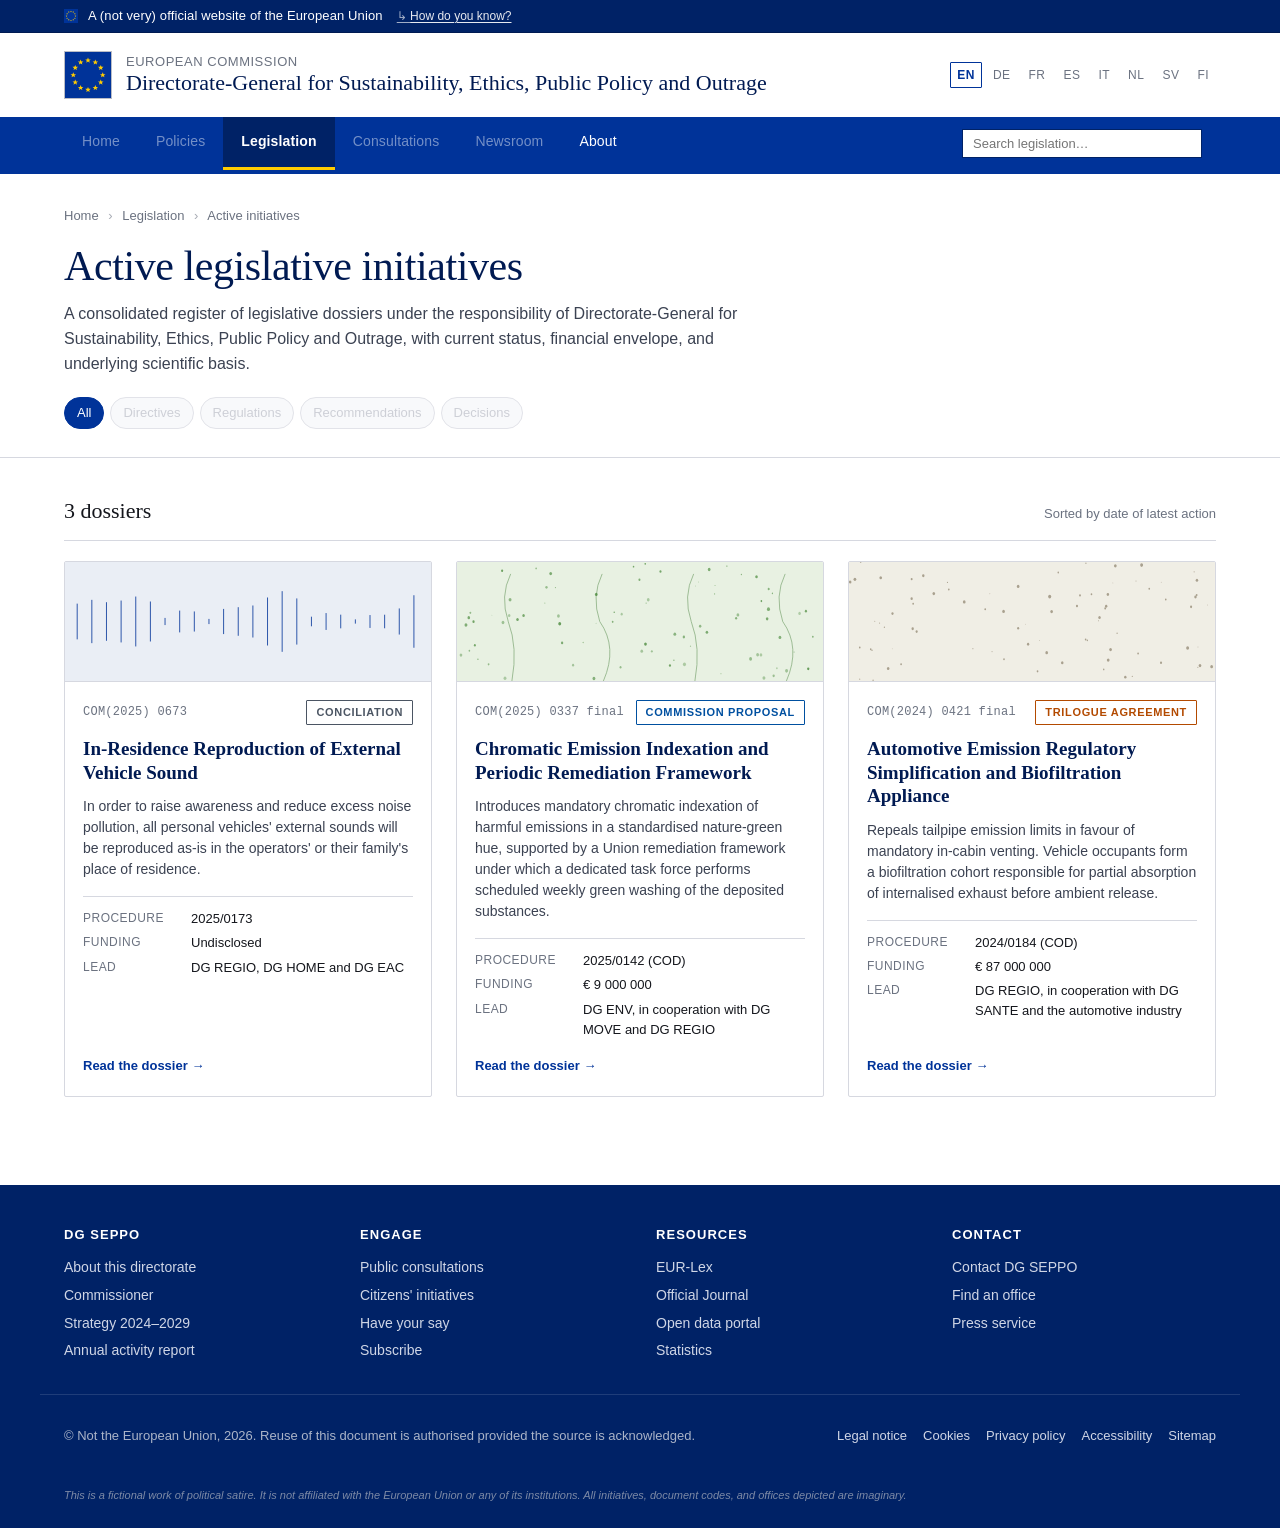
==== commit e10d6916: "Work work" ====
--- a/docs/index.html
+++ b/docs/index.html
@@ -134,88 +134,94 @@
 </a>
 <a class="card" href="legislation/coloring-harmful-exhaust-fumes.html">
   <div class="card__hero"><svg viewBox="0 0 600 160" preserveAspectRatio="none" xmlns="http://www.w3.org/2000/svg" aria-hidden="true">
-  <rect width="600" height="160" fill="#f1eee5"/>
-  <g fill="#7a6f55" opacity="0.6">
-    <circle cx="79.6" cy="141.8" r="1.59"/>
-    <circle cx="565.4" cy="76.1" r="2.14"/>
-    <circle cx="311.5" cy="43.4" r="1.87"/>
-    <circle cx="345.6" cy="54.7" r="2.03"/>
-    <circle cx="380.2" cy="151.4" r="2.27"/>
-    <circle cx="422.4" cy="72.2" r="2.26"/>
-    <circle cx="492.8" cy="19.9" r="0.96"/>
-    <circle cx="124.1" cy="32.8" r="0.58"/>
-    <circle cx="537.0" cy="45.2" r="2.17"/>
-    <circle cx="112.5" cy="102.8" r="1.48"/>
-    <circle cx="159.0" cy="157.7" r="1.96"/>
-    <circle cx="333.9" cy="61.1" r="1.40"/>
-    <circle cx="60.4" cy="145.7" r="2.35"/>
-    <circle cx="351.4" cy="27.2" r="2.18"/>
-    <circle cx="533.1" cy="148.1" r="1.44"/>
-    <circle cx="200.7" cy="91.7" r="1.62"/>
-    <circle cx="188.0" cy="122.9" r="0.75"/>
-    <circle cx="481.5" cy="94.8" r="1.58"/>
-    <circle cx="224.7" cy="34.3" r="1.67"/>
-    <circle cx="236.8" cy="124.1" r="1.45"/>
-    <circle cx="216.6" cy="149.5" r="2.36"/>
-    <circle cx="569.3" cy="65.5" r="0.80"/>
-    <circle cx="523.1" cy="33.8" r="0.72"/>
-    <circle cx="277.5" cy="150.5" r="1.34"/>
-    <circle cx="168.0" cy="65.6" r="1.24"/>
-    <circle cx="444.0" cy="31.5" r="1.81"/>
-    <circle cx="14.6" cy="147.7" r="0.75"/>
-    <circle cx="532.8" cy="155.5" r="2.10"/>
-    <circle cx="47.8" cy="109.7" r="1.61"/>
-    <circle cx="25.3" cy="121.4" r="1.02"/>
-    <circle cx="57.7" cy="41.6" r="2.41"/>
-    <circle cx="45.0" cy="19.7" r="0.88"/>
-    <circle cx="312.0" cy="103.2" r="1.90"/>
-    <circle cx="258.8" cy="35.2" r="0.65"/>
-    <circle cx="557.0" cy="31.8" r="1.04"/>
-    <circle cx="133.8" cy="105.5" r="1.59"/>
-    <circle cx="371.5" cy="25.2" r="1.02"/>
-    <circle cx="238.7" cy="13.1" r="2.11"/>
-    <circle cx="14.6" cy="95.4" r="0.67"/>
-    <circle cx="387.0" cy="28.3" r="2.04"/>
-    <circle cx="579.4" cy="30.6" r="1.18"/>
-    <circle cx="114.8" cy="121.9" r="1.41"/>
-    <circle cx="348.9" cy="129.4" r="1.56"/>
-    <circle cx="578.5" cy="31.0" r="2.18"/>
-    <circle cx="348.4" cy="48.4" r="1.80"/>
-    <circle cx="406.1" cy="102.4" r="2.08"/>
-    <circle cx="431.6" cy="3.0" r="1.52"/>
-    <circle cx="526.3" cy="66.7" r="2.19"/>
-    <circle cx="47.8" cy="70.8" r="1.49"/>
-    <circle cx="175.3" cy="81.6" r="1.54"/>
-    <circle cx="504.7" cy="19.2" r="2.20"/>
-    <circle cx="164.6" cy="114.4" r="2.03"/>
-    <circle cx="567.0" cy="109.3" r="1.07"/>
-    <circle cx="93.6" cy="49.4" r="0.66"/>
-    <circle cx="100.3" cy="155.0" r="0.70"/>
-    <circle cx="509.2" cy="123.8" r="1.62"/>
-    <circle cx="454.3" cy="146.3" r="0.71"/>
-    <circle cx="324.8" cy="129.4" r="1.35"/>
-    <circle cx="546.1" cy="25.6" r="0.80"/>
-    <circle cx="260.3" cy="61.3" r="2.02"/>
-    <circle cx="226.3" cy="151.9" r="1.85"/>
-    <circle cx="51.5" cy="68.3" r="1.89"/>
-    <circle cx="127.1" cy="112.7" r="1.32"/>
-    <circle cx="371.9" cy="31.1" r="0.90"/>
-    <circle cx="272.8" cy="121.3" r="1.23"/>
-    <circle cx="281.5" cy="81.3" r="1.27"/>
-    <circle cx="5.4" cy="47.2" r="0.90"/>
-    <circle cx="292.6" cy="84.5" r="0.68"/>
-    <circle cx="164.6" cy="105.6" r="1.23"/>
-    <circle cx="256.2" cy="52.5" r="2.46"/>
-    <circle cx="502.2" cy="134.6" r="1.75"/>
-    <circle cx="176.5" cy="136.2" r="2.04"/>
-    <circle cx="327.4" cy="134.9" r="0.98"/>
-    <circle cx="363.6" cy="54.8" r="2.07"/>
-    <circle cx="531.8" cy="103.7" r="0.56"/>
-    <circle cx="96.5" cy="139.4" r="2.46"/>
-    <circle cx="577.6" cy="53.5" r="2.41"/>
-    <circle cx="88.4" cy="119.0" r="2.20"/>
-    <circle cx="94.4" cy="89.2" r="1.05"/>
-    <circle cx="553.3" cy="106.4" r="0.65"/>
+  <rect width="600" height="160" fill="#e8f1e2"/>
+  <g fill="none" stroke="#3f7a34" stroke-width="1.2" opacity="0.55">
+    <path d="M90 160 q 10 -45 -6 -80 q -14 -34 4 -64"/>
+    <path d="M240 160 q 24 -45 -6 -80 q -14 -34 4 -64"/>
+    <path d="M390 160 q 10 -45 -6 -80 q -14 -34 4 -64"/>
+    <path d="M540 160 q 24 -45 -6 -80 q -14 -34 4 -64"/>
+  </g>
+  <g fill="#4a8a3c">
+    <circle cx="333.6" cy="12.7" r="1.71" opacity="0.72"/>
+    <circle cx="529.4" cy="101.4" r="2.26" opacity="0.64"/>
+    <circle cx="129.7" cy="8.6" r="1.26" opacity="0.57"/>
+    <circle cx="575.8" cy="143.6" r="1.88" opacity="0.80"/>
+    <circle cx="255.2" cy="80.5" r="1.43" opacity="0.61"/>
+    <circle cx="442.4" cy="5.6" r="1.19" opacity="0.40"/>
+    <circle cx="87.0" cy="50.7" r="2.39" opacity="0.56"/>
+    <circle cx="319.4" cy="120.1" r="1.61" opacity="0.45"/>
+    <circle cx="498.3" cy="124.9" r="2.19" opacity="0.38"/>
+    <circle cx="460.5" cy="71.1" r="2.26" opacity="0.48"/>
+    <circle cx="310.0" cy="55.2" r="0.81" opacity="0.66"/>
+    <circle cx="508.4" cy="76.4" r="2.09" opacity="0.68"/>
+    <circle cx="6.5" cy="125.1" r="2.20" opacity="0.43"/>
+    <circle cx="583.4" cy="100.4" r="1.29" opacity="0.67"/>
+    <circle cx="270.0" cy="70.1" r="1.72" opacity="0.40"/>
+    <circle cx="74.0" cy="11.8" r="1.77" opacity="0.76"/>
+    <circle cx="313.5" cy="50.8" r="2.25" opacity="0.40"/>
+    <circle cx="309.0" cy="110.4" r="2.25" opacity="0.79"/>
+    <circle cx="395.6" cy="26.9" r="0.63" opacity="0.57"/>
+    <circle cx="302.9" cy="119.9" r="2.18" opacity="0.43"/>
+    <circle cx="109.1" cy="72.0" r="2.02" opacity="0.70"/>
+    <circle cx="228.3" cy="43.6" r="2.21" opacity="0.78"/>
+    <circle cx="289.4" cy="6.3" r="1.25" opacity="0.72"/>
+    <circle cx="510.6" cy="63.4" r="2.48" opacity="0.65"/>
+    <circle cx="491.0" cy="19.9" r="2.10" opacity="0.71"/>
+    <circle cx="168.4" cy="83.1" r="2.39" opacity="0.80"/>
+    <circle cx="228.0" cy="82.4" r="0.77" opacity="0.38"/>
+    <circle cx="572.0" cy="66.1" r="1.79" opacity="0.70"/>
+    <circle cx="492.8" cy="124.7" r="2.32" opacity="0.44"/>
+    <circle cx="357.1" cy="97.0" r="2.29" opacity="0.59"/>
+    <circle cx="51.8" cy="137.6" r="1.48" opacity="0.52"/>
+    <circle cx="166.3" cy="72.6" r="2.29" opacity="0.46"/>
+    <circle cx="372.9" cy="137.6" r="2.47" opacity="0.38"/>
+    <circle cx="349.1" cy="139.1" r="1.73" opacity="0.73"/>
+    <circle cx="481.3" cy="130.3" r="2.41" opacity="0.51"/>
+    <circle cx="75.4" cy="81.3" r="2.27" opacity="0.47"/>
+    <circle cx="561.6" cy="69.1" r="2.07" opacity="0.36"/>
+    <circle cx="257.7" cy="67.6" r="1.09" opacity="0.79"/>
+    <circle cx="519.1" cy="153.0" r="1.87" opacity="0.49"/>
+    <circle cx="457.6" cy="75.6" r="1.79" opacity="0.60"/>
+    <circle cx="144.0" cy="55.2" r="0.89" opacity="0.47"/>
+    <circle cx="422.3" cy="42.9" r="0.84" opacity="0.61"/>
+    <circle cx="78.7" cy="156.3" r="2.35" opacity="0.39"/>
+    <circle cx="172.3" cy="108.8" r="1.88" opacity="0.67"/>
+    <circle cx="268.1" cy="141.5" r="1.57" opacity="0.51"/>
+    <circle cx="20.3" cy="119.2" r="1.38" opacity="0.52"/>
+    <circle cx="382.8" cy="113.3" r="0.99" opacity="0.42"/>
+    <circle cx="299.1" cy="23.9" r="1.63" opacity="0.63"/>
+    <circle cx="413.4" cy="10.1" r="2.24" opacity="0.66"/>
+    <circle cx="511.0" cy="36.4" r="1.66" opacity="0.60"/>
+    <circle cx="21.9" cy="68.4" r="1.55" opacity="0.52"/>
+    <circle cx="499.0" cy="52.6" r="1.37" opacity="0.77"/>
+    <circle cx="409.7" cy="94.4" r="2.08" opacity="0.67"/>
+    <circle cx="540.3" cy="146.3" r="2.45" opacity="0.45"/>
+    <circle cx="308.6" cy="2.5" r="1.30" opacity="0.77"/>
+    <circle cx="99.2" cy="77.3" r="2.07" opacity="0.72"/>
+    <circle cx="517.1" cy="42.2" r="1.07" opacity="0.60"/>
+    <circle cx="432.7" cy="150.1" r="0.87" opacity="0.41"/>
+    <circle cx="398.6" cy="86.3" r="2.01" opacity="0.54"/>
+    <circle cx="34.3" cy="130.7" r="1.10" opacity="0.62"/>
+    <circle cx="391.4" cy="32.4" r="0.64" opacity="0.57"/>
+    <circle cx="466.1" cy="16.8" r="0.87" opacity="0.70"/>
+    <circle cx="29.3" cy="111.9" r="1.60" opacity="0.71"/>
+    <circle cx="85.6" cy="71.9" r="2.06" opacity="0.39"/>
+    <circle cx="206.8" cy="108.3" r="0.91" opacity="0.58"/>
+    <circle cx="27.1" cy="80.2" r="1.82" opacity="0.74"/>
+    <circle cx="146.7" cy="34.1" r="1.90" opacity="0.51"/>
+    <circle cx="153.6" cy="15.6" r="2.27" opacity="0.67"/>
+    <circle cx="19.3" cy="74.8" r="2.09" opacity="0.69"/>
+    <circle cx="161.3" cy="34.4" r="0.88" opacity="0.62"/>
+    <circle cx="371.9" cy="100.8" r="1.94" opacity="0.60"/>
+    <circle cx="503.2" cy="155.9" r="2.43" opacity="0.41"/>
+    <circle cx="552.6" cy="121.1" r="0.71" opacity="0.73"/>
+    <circle cx="423.0" cy="31.6" r="0.77" opacity="0.55"/>
+    <circle cx="57.3" cy="71.6" r="0.57" opacity="0.39"/>
+    <circle cx="224.5" cy="156.7" r="2.36" opacity="0.62"/>
+    <circle cx="190.3" cy="138.7" r="1.80" opacity="0.43"/>
+    <circle cx="524.4" cy="143.0" r="1.35" opacity="0.37"/>
+    <circle cx="355.6" cy="132.1" r="0.99" opacity="0.68"/>
+    <circle cx="14.7" cy="84.6" r="2.41" opacity="0.65"/>
   </g>
 </svg></div>
   <div class="card__body">
@@ -237,86 +243,86 @@
   <div class="card__hero"><svg viewBox="0 0 600 160" preserveAspectRatio="none" xmlns="http://www.w3.org/2000/svg" aria-hidden="true">
   <rect width="600" height="160" fill="#f1eee5"/>
   <g fill="#7a6f55" opacity="0.6">
-    <circle cx="229.0" cy="80.0" r="0.56"/>
-    <circle cx="168.7" cy="158.2" r="1.34"/>
-    <circle cx="178.6" cy="142.1" r="2.36"/>
-    <circle cx="82.8" cy="17.8" r="1.48"/>
-    <circle cx="63.4" cy="154.4" r="1.59"/>
-    <circle cx="80.2" cy="115.5" r="0.82"/>
-    <circle cx="142.5" cy="137.3" r="0.79"/>
-    <circle cx="564.9" cy="43.5" r="2.49"/>
-    <circle cx="440.7" cy="141.3" r="0.71"/>
-    <circle cx="86.8" cy="153.8" r="0.99"/>
-    <circle cx="171.0" cy="74.0" r="1.74"/>
-    <circle cx="48.6" cy="30.3" r="1.68"/>
-    <circle cx="275.2" cy="107.4" r="1.66"/>
-    <circle cx="387.2" cy="96.5" r="0.73"/>
-    <circle cx="72.5" cy="84.0" r="0.97"/>
-    <circle cx="248.1" cy="145.1" r="2.27"/>
-    <circle cx="395.7" cy="63.8" r="1.45"/>
-    <circle cx="106.3" cy="27.5" r="0.67"/>
-    <circle cx="590.7" cy="128.8" r="0.95"/>
-    <circle cx="448.0" cy="78.9" r="1.23"/>
-    <circle cx="56.8" cy="144.0" r="0.70"/>
-    <circle cx="75.1" cy="42.6" r="1.75"/>
-    <circle cx="380.8" cy="26.9" r="2.48"/>
-    <circle cx="159.2" cy="13.9" r="2.19"/>
-    <circle cx="312.2" cy="109.6" r="1.10"/>
-    <circle cx="122.1" cy="114.6" r="1.01"/>
-    <circle cx="337.4" cy="62.9" r="2.42"/>
-    <circle cx="307.6" cy="158.9" r="2.49"/>
-    <circle cx="519.8" cy="46.2" r="1.52"/>
-    <circle cx="544.7" cy="156.8" r="0.94"/>
-    <circle cx="177.7" cy="82.1" r="0.58"/>
-    <circle cx="153.5" cy="53.9" r="1.83"/>
-    <circle cx="561.7" cy="39.5" r="1.85"/>
-    <circle cx="516.9" cy="29.7" r="2.31"/>
-    <circle cx="321.1" cy="48.0" r="1.64"/>
-    <circle cx="215.2" cy="5.7" r="0.94"/>
-    <circle cx="398.1" cy="16.0" r="1.32"/>
-    <circle cx="97.4" cy="4.8" r="2.38"/>
-    <circle cx="351.6" cy="136.4" r="0.97"/>
-    <circle cx="393.7" cy="88.4" r="2.03"/>
-    <circle cx="580.1" cy="17.4" r="2.46"/>
-    <circle cx="479.4" cy="95.8" r="2.35"/>
-    <circle cx="119.6" cy="130.1" r="2.00"/>
-    <circle cx="111.2" cy="62.3" r="1.11"/>
-    <circle cx="302.9" cy="123.6" r="1.53"/>
-    <circle cx="77.9" cy="51.2" r="2.30"/>
-    <circle cx="547.0" cy="116.2" r="1.15"/>
-    <circle cx="338.7" cy="43.5" r="1.73"/>
-    <circle cx="307.5" cy="17.1" r="1.24"/>
-    <circle cx="58.1" cy="31.1" r="0.81"/>
-    <circle cx="584.5" cy="136.5" r="2.25"/>
-    <circle cx="484.9" cy="55.0" r="2.44"/>
-    <circle cx="27.6" cy="8.6" r="2.42"/>
-    <circle cx="131.0" cy="92.5" r="0.74"/>
-    <circle cx="288.6" cy="28.8" r="1.43"/>
-    <circle cx="357.3" cy="72.7" r="1.81"/>
-    <circle cx="330.8" cy="25.2" r="1.65"/>
-    <circle cx="577.4" cy="17.4" r="2.09"/>
-    <circle cx="4.1" cy="60.1" r="2.34"/>
-    <circle cx="447.7" cy="66.3" r="0.59"/>
-    <circle cx="375.4" cy="74.0" r="1.23"/>
-    <circle cx="169.3" cy="111.0" r="0.85"/>
-    <circle cx="544.0" cy="72.6" r="1.81"/>
-    <circle cx="563.6" cy="98.3" r="0.52"/>
-    <circle cx="177.2" cy="31.7" r="2.41"/>
-    <circle cx="237.0" cy="78.0" r="1.48"/>
-    <circle cx="172.6" cy="126.4" r="1.00"/>
-    <circle cx="436.6" cy="2.1" r="0.87"/>
-    <circle cx="553.9" cy="7.2" r="0.76"/>
-    <circle cx="164.7" cy="80.1" r="0.61"/>
-    <circle cx="357.2" cy="89.2" r="1.49"/>
-    <circle cx="310.4" cy="119.4" r="1.89"/>
-    <circle cx="138.3" cy="147.8" r="1.84"/>
-    <circle cx="534.9" cy="86.5" r="0.80"/>
-    <circle cx="214.4" cy="70.2" r="0.97"/>
-    <circle cx="143.7" cy="124.4" r="1.95"/>
-    <circle cx="189.5" cy="40.5" r="2.01"/>
-    <circle cx="100.3" cy="12.7" r="1.28"/>
-    <circle cx="499.3" cy="158.5" r="1.21"/>
-    <circle cx="311.9" cy="117.2" r="0.73"/>
+    <circle cx="188.9" cy="53.7" r="2.25"/>
+    <circle cx="139.0" cy="42.5" r="2.13"/>
+    <circle cx="410.7" cy="74.6" r="2.02"/>
+    <circle cx="424.9" cy="131.9" r="2.25"/>
+    <circle cx="575.4" cy="139.2" r="2.16"/>
+    <circle cx="428.8" cy="117.8" r="2.21"/>
+    <circle cx="289.3" cy="83.7" r="0.51"/>
+    <circle cx="309.1" cy="147.0" r="1.41"/>
+    <circle cx="417.6" cy="144.5" r="1.14"/>
+    <circle cx="439.5" cy="95.7" r="1.03"/>
+    <circle cx="39.5" cy="159.1" r="0.97"/>
+    <circle cx="329.0" cy="46.5" r="2.49"/>
+    <circle cx="436.6" cy="5.1" r="2.23"/>
+    <circle cx="492.2" cy="36.1" r="1.32"/>
+    <circle cx="432.6" cy="28.1" r="0.61"/>
+    <circle cx="572.1" cy="114.4" r="0.64"/>
+    <circle cx="42.3" cy="79.6" r="0.76"/>
+    <circle cx="324.1" cy="122.0" r="2.19"/>
+    <circle cx="397.5" cy="43.5" r="1.35"/>
+    <circle cx="121.8" cy="18.5" r="1.96"/>
+    <circle cx="163.6" cy="37.0" r="1.34"/>
+    <circle cx="473.9" cy="123.0" r="1.41"/>
+    <circle cx="277.3" cy="32.8" r="2.16"/>
+    <circle cx="64.2" cy="143.2" r="2.06"/>
+    <circle cx="570.4" cy="24.6" r="2.10"/>
+    <circle cx="161.4" cy="27.4" r="0.89"/>
+    <circle cx="312.6" cy="105.5" r="0.61"/>
+    <circle cx="277.3" cy="89.1" r="1.70"/>
+    <circle cx="1.9" cy="26.9" r="2.11"/>
+    <circle cx="52.0" cy="21.2" r="2.15"/>
+    <circle cx="378.7" cy="44.9" r="1.51"/>
+    <circle cx="568.0" cy="47.1" r="2.01"/>
+    <circle cx="387.9" cy="104.1" r="1.33"/>
+    <circle cx="555.1" cy="115.7" r="2.44"/>
+    <circle cx="19.1" cy="0.0" r="1.16"/>
+    <circle cx="569.9" cy="44.5" r="1.49"/>
+    <circle cx="588.0" cy="57.8" r="0.60"/>
+    <circle cx="409.1" cy="79.0" r="0.76"/>
+    <circle cx="571.9" cy="141.6" r="0.83"/>
+    <circle cx="511.5" cy="135.5" r="1.69"/>
+    <circle cx="37.7" cy="118.6" r="1.11"/>
+    <circle cx="349.6" cy="135.4" r="2.07"/>
+    <circle cx="71.3" cy="69.4" r="1.82"/>
+    <circle cx="104.4" cy="89.8" r="1.91"/>
+    <circle cx="421.6" cy="59.5" r="1.95"/>
+    <circle cx="234.5" cy="120.5" r="0.71"/>
+    <circle cx="9.7" cy="23.3" r="2.26"/>
+    <circle cx="420.0" cy="62.4" r="1.55"/>
+    <circle cx="343.0" cy="14.1" r="1.23"/>
+    <circle cx="203.1" cy="116.5" r="0.76"/>
+    <circle cx="464.4" cy="153.9" r="0.83"/>
+    <circle cx="390.7" cy="105.4" r="1.07"/>
+    <circle cx="388.4" cy="1.8" r="0.97"/>
+    <circle cx="102.7" cy="23.0" r="1.59"/>
+    <circle cx="453.0" cy="154.8" r="1.92"/>
+    <circle cx="511.8" cy="27.3" r="0.58"/>
+    <circle cx="110.9" cy="93.6" r="1.72"/>
+    <circle cx="254.1" cy="130.8" r="1.30"/>
+    <circle cx="58.0" cy="87.8" r="1.00"/>
+    <circle cx="594.5" cy="140.7" r="2.28"/>
+    <circle cx="223.3" cy="63.5" r="1.43"/>
+    <circle cx="373.7" cy="59.3" r="1.69"/>
+    <circle cx="519.3" cy="50.4" r="1.35"/>
+    <circle cx="560.8" cy="60.3" r="1.75"/>
+    <circle cx="293.6" cy="110.6" r="1.90"/>
+    <circle cx="424.4" cy="43.7" r="2.01"/>
+    <circle cx="102.7" cy="49.3" r="1.88"/>
+    <circle cx="50.2" cy="82.1" r="0.79"/>
+    <circle cx="470.5" cy="25.5" r="0.69"/>
+    <circle cx="253.4" cy="66.4" r="2.19"/>
+    <circle cx="85.4" cy="137.6" r="1.37"/>
+    <circle cx="565.8" cy="13.2" r="0.79"/>
+    <circle cx="17.6" cy="157.6" r="0.87"/>
+    <circle cx="332.2" cy="66.7" r="2.18"/>
+    <circle cx="230.9" cy="42.6" r="0.62"/>
+    <circle cx="479.7" cy="4.2" r="2.41"/>
+    <circle cx="35.6" cy="117.3" r="1.32"/>
+    <circle cx="70.9" cy="116.7" r="0.56"/>
+    <circle cx="17.6" cy="115.1" r="1.33"/>
+    <circle cx="105.2" cy="56.2" r="1.40"/>
   </g>
 </svg></div>
   <div class="card__body">
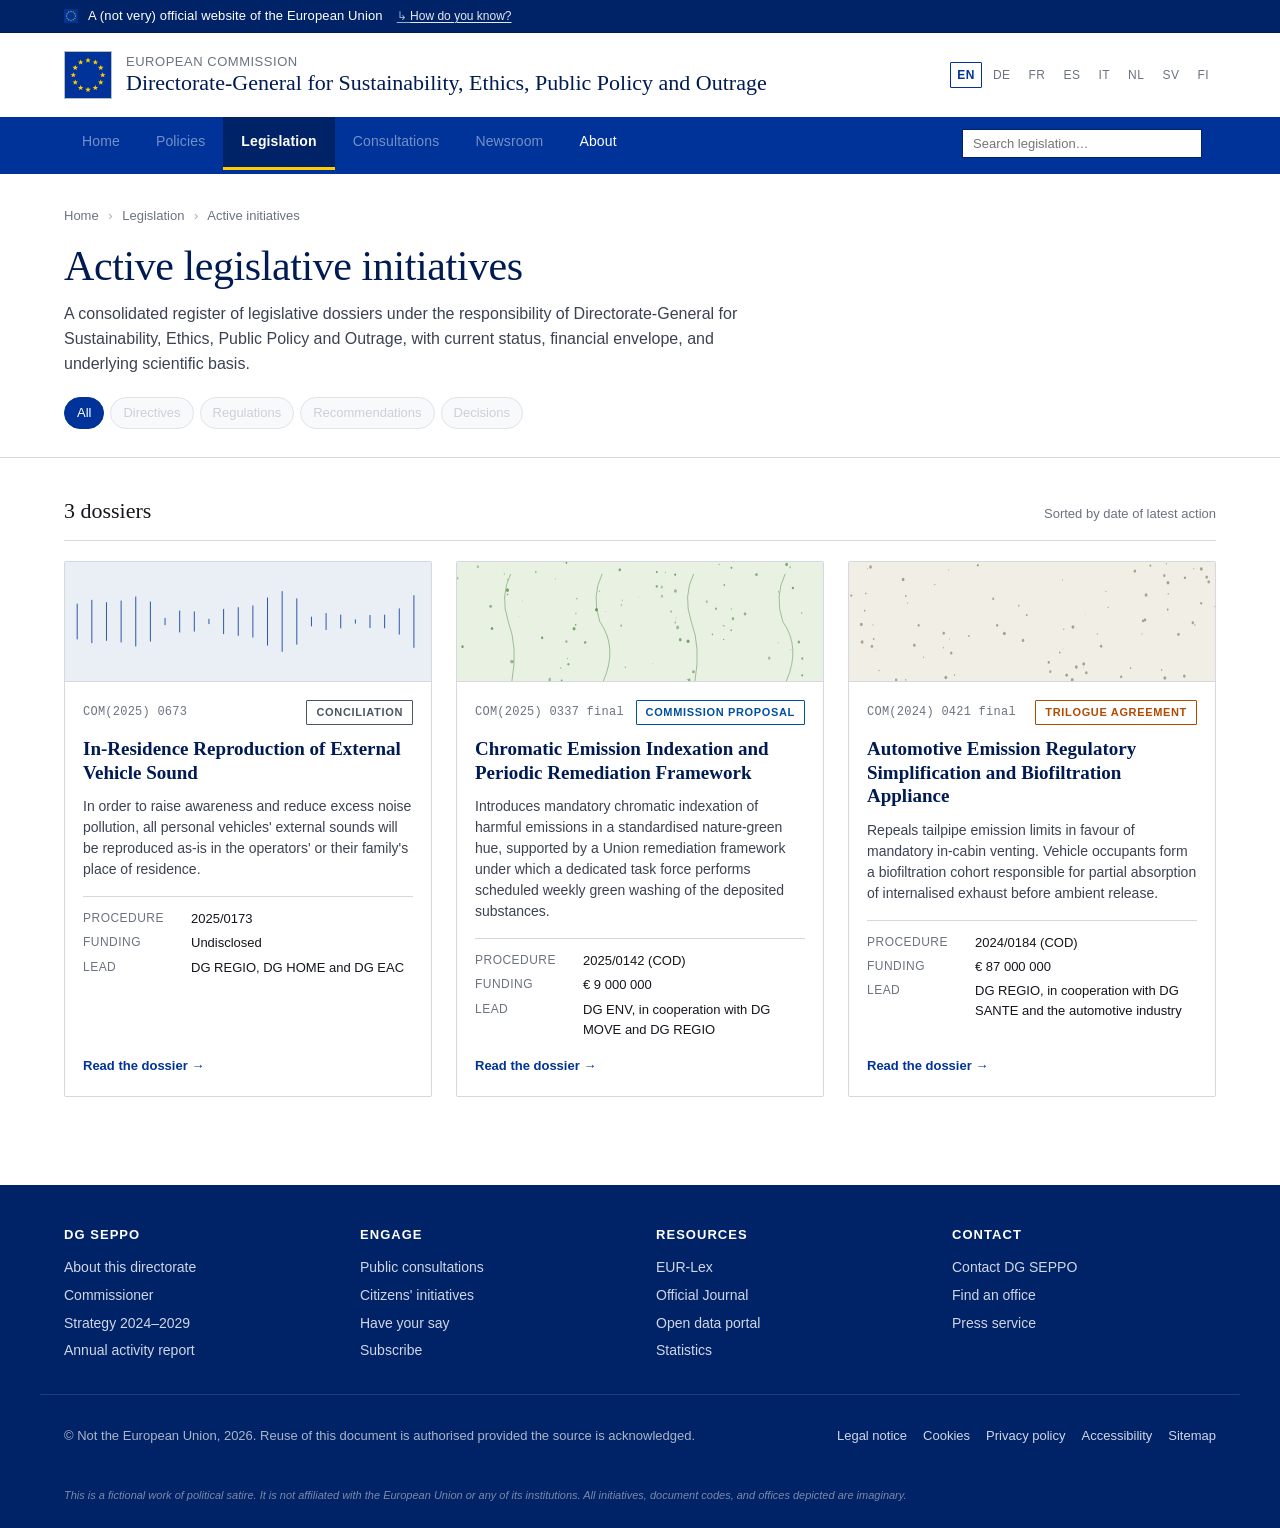
==== commit 62760d08: "Build" ====
--- a/docs/index.html
+++ b/docs/index.html
@@ -142,86 +142,86 @@
     <path d="M540 160 q 24 -45 -6 -80 q -14 -34 4 -64"/>
   </g>
   <g fill="#4a8a3c">
-    <circle cx="333.6" cy="12.7" r="1.71" opacity="0.72"/>
-    <circle cx="529.4" cy="101.4" r="2.26" opacity="0.64"/>
-    <circle cx="129.7" cy="8.6" r="1.26" opacity="0.57"/>
-    <circle cx="575.8" cy="143.6" r="1.88" opacity="0.80"/>
-    <circle cx="255.2" cy="80.5" r="1.43" opacity="0.61"/>
-    <circle cx="442.4" cy="5.6" r="1.19" opacity="0.40"/>
-    <circle cx="87.0" cy="50.7" r="2.39" opacity="0.56"/>
-    <circle cx="319.4" cy="120.1" r="1.61" opacity="0.45"/>
-    <circle cx="498.3" cy="124.9" r="2.19" opacity="0.38"/>
-    <circle cx="460.5" cy="71.1" r="2.26" opacity="0.48"/>
-    <circle cx="310.0" cy="55.2" r="0.81" opacity="0.66"/>
-    <circle cx="508.4" cy="76.4" r="2.09" opacity="0.68"/>
-    <circle cx="6.5" cy="125.1" r="2.20" opacity="0.43"/>
-    <circle cx="583.4" cy="100.4" r="1.29" opacity="0.67"/>
-    <circle cx="270.0" cy="70.1" r="1.72" opacity="0.40"/>
-    <circle cx="74.0" cy="11.8" r="1.77" opacity="0.76"/>
-    <circle cx="313.5" cy="50.8" r="2.25" opacity="0.40"/>
-    <circle cx="309.0" cy="110.4" r="2.25" opacity="0.79"/>
-    <circle cx="395.6" cy="26.9" r="0.63" opacity="0.57"/>
-    <circle cx="302.9" cy="119.9" r="2.18" opacity="0.43"/>
-    <circle cx="109.1" cy="72.0" r="2.02" opacity="0.70"/>
-    <circle cx="228.3" cy="43.6" r="2.21" opacity="0.78"/>
-    <circle cx="289.4" cy="6.3" r="1.25" opacity="0.72"/>
-    <circle cx="510.6" cy="63.4" r="2.48" opacity="0.65"/>
-    <circle cx="491.0" cy="19.9" r="2.10" opacity="0.71"/>
-    <circle cx="168.4" cy="83.1" r="2.39" opacity="0.80"/>
-    <circle cx="228.0" cy="82.4" r="0.77" opacity="0.38"/>
-    <circle cx="572.0" cy="66.1" r="1.79" opacity="0.70"/>
-    <circle cx="492.8" cy="124.7" r="2.32" opacity="0.44"/>
-    <circle cx="357.1" cy="97.0" r="2.29" opacity="0.59"/>
-    <circle cx="51.8" cy="137.6" r="1.48" opacity="0.52"/>
-    <circle cx="166.3" cy="72.6" r="2.29" opacity="0.46"/>
-    <circle cx="372.9" cy="137.6" r="2.47" opacity="0.38"/>
-    <circle cx="349.1" cy="139.1" r="1.73" opacity="0.73"/>
-    <circle cx="481.3" cy="130.3" r="2.41" opacity="0.51"/>
-    <circle cx="75.4" cy="81.3" r="2.27" opacity="0.47"/>
-    <circle cx="561.6" cy="69.1" r="2.07" opacity="0.36"/>
-    <circle cx="257.7" cy="67.6" r="1.09" opacity="0.79"/>
-    <circle cx="519.1" cy="153.0" r="1.87" opacity="0.49"/>
-    <circle cx="457.6" cy="75.6" r="1.79" opacity="0.60"/>
-    <circle cx="144.0" cy="55.2" r="0.89" opacity="0.47"/>
-    <circle cx="422.3" cy="42.9" r="0.84" opacity="0.61"/>
-    <circle cx="78.7" cy="156.3" r="2.35" opacity="0.39"/>
-    <circle cx="172.3" cy="108.8" r="1.88" opacity="0.67"/>
-    <circle cx="268.1" cy="141.5" r="1.57" opacity="0.51"/>
-    <circle cx="20.3" cy="119.2" r="1.38" opacity="0.52"/>
-    <circle cx="382.8" cy="113.3" r="0.99" opacity="0.42"/>
-    <circle cx="299.1" cy="23.9" r="1.63" opacity="0.63"/>
-    <circle cx="413.4" cy="10.1" r="2.24" opacity="0.66"/>
-    <circle cx="511.0" cy="36.4" r="1.66" opacity="0.60"/>
-    <circle cx="21.9" cy="68.4" r="1.55" opacity="0.52"/>
-    <circle cx="499.0" cy="52.6" r="1.37" opacity="0.77"/>
-    <circle cx="409.7" cy="94.4" r="2.08" opacity="0.67"/>
-    <circle cx="540.3" cy="146.3" r="2.45" opacity="0.45"/>
-    <circle cx="308.6" cy="2.5" r="1.30" opacity="0.77"/>
-    <circle cx="99.2" cy="77.3" r="2.07" opacity="0.72"/>
-    <circle cx="517.1" cy="42.2" r="1.07" opacity="0.60"/>
-    <circle cx="432.7" cy="150.1" r="0.87" opacity="0.41"/>
-    <circle cx="398.6" cy="86.3" r="2.01" opacity="0.54"/>
-    <circle cx="34.3" cy="130.7" r="1.10" opacity="0.62"/>
-    <circle cx="391.4" cy="32.4" r="0.64" opacity="0.57"/>
-    <circle cx="466.1" cy="16.8" r="0.87" opacity="0.70"/>
-    <circle cx="29.3" cy="111.9" r="1.60" opacity="0.71"/>
-    <circle cx="85.6" cy="71.9" r="2.06" opacity="0.39"/>
-    <circle cx="206.8" cy="108.3" r="0.91" opacity="0.58"/>
-    <circle cx="27.1" cy="80.2" r="1.82" opacity="0.74"/>
-    <circle cx="146.7" cy="34.1" r="1.90" opacity="0.51"/>
-    <circle cx="153.6" cy="15.6" r="2.27" opacity="0.67"/>
-    <circle cx="19.3" cy="74.8" r="2.09" opacity="0.69"/>
-    <circle cx="161.3" cy="34.4" r="0.88" opacity="0.62"/>
-    <circle cx="371.9" cy="100.8" r="1.94" opacity="0.60"/>
-    <circle cx="503.2" cy="155.9" r="2.43" opacity="0.41"/>
-    <circle cx="552.6" cy="121.1" r="0.71" opacity="0.73"/>
-    <circle cx="423.0" cy="31.6" r="0.77" opacity="0.55"/>
-    <circle cx="57.3" cy="71.6" r="0.57" opacity="0.39"/>
-    <circle cx="224.5" cy="156.7" r="2.36" opacity="0.62"/>
-    <circle cx="190.3" cy="138.7" r="1.80" opacity="0.43"/>
-    <circle cx="524.4" cy="143.0" r="1.35" opacity="0.37"/>
-    <circle cx="355.6" cy="132.1" r="0.99" opacity="0.68"/>
-    <circle cx="14.7" cy="84.6" r="2.41" opacity="0.65"/>
+    <circle cx="182.7" cy="137.6" r="1.70" opacity="0.66"/>
+    <circle cx="91.3" cy="134.4" r="1.87" opacity="0.39"/>
+    <circle cx="271.0" cy="51.5" r="0.92" opacity="0.51"/>
+    <circle cx="438.4" cy="86.2" r="0.82" opacity="0.64"/>
+    <circle cx="327.5" cy="32.8" r="1.83" opacity="0.62"/>
+    <circle cx="129.2" cy="13.4" r="1.39" opacity="0.54"/>
+    <circle cx="378.8" cy="106.5" r="2.45" opacity="0.75"/>
+    <circle cx="358.9" cy="74.9" r="0.71" opacity="0.56"/>
+    <circle cx="566.1" cy="129.9" r="1.68" opacity="0.65"/>
+    <circle cx="358.1" cy="38.9" r="2.38" opacity="0.54"/>
+    <circle cx="357.7" cy="16.9" r="1.60" opacity="0.79"/>
+    <circle cx="357.9" cy="81.5" r="1.44" opacity="0.45"/>
+    <circle cx="269.5" cy="57.8" r="1.24" opacity="0.42"/>
+    <circle cx="351.0" cy="66.7" r="1.53" opacity="0.53"/>
+    <circle cx="438.3" cy="30.9" r="1.41" opacity="0.65"/>
+    <circle cx="191.9" cy="89.8" r="2.45" opacity="0.70"/>
+    <circle cx="449.5" cy="91.7" r="1.29" opacity="0.65"/>
+    <circle cx="418.7" cy="97.3" r="1.16" opacity="0.69"/>
+    <circle cx="152.8" cy="156.4" r="1.05" opacity="0.35"/>
+    <circle cx="565.9" cy="152.4" r="1.50" opacity="0.76"/>
+    <circle cx="107.0" cy="52.5" r="0.62" opacity="0.79"/>
+    <circle cx="179.3" cy="107.0" r="1.77" opacity="0.55"/>
+    <circle cx="266.9" cy="10.5" r="2.08" opacity="0.70"/>
+    <circle cx="527.1" cy="40.1" r="1.16" opacity="0.45"/>
+    <circle cx="335.8" cy="33.6" r="2.10" opacity="0.36"/>
+    <circle cx="526.4" cy="108.6" r="0.71" opacity="0.54"/>
+    <circle cx="151.9" cy="158.2" r="2.31" opacity="0.45"/>
+    <circle cx="387.7" cy="147.6" r="2.13" opacity="0.61"/>
+    <circle cx="276.0" cy="141.6" r="1.08" opacity="0.60"/>
+    <circle cx="320.9" cy="136.9" r="0.70" opacity="0.44"/>
+    <circle cx="34.3" cy="6.4" r="2.04" opacity="0.40"/>
+    <circle cx="233.6" cy="39.3" r="1.01" opacity="0.47"/>
+    <circle cx="269.1" cy="85.6" r="1.61" opacity="0.48"/>
+    <circle cx="452.4" cy="76.2" r="2.14" opacity="0.53"/>
+    <circle cx="77.6" cy="16.1" r="0.99" opacity="0.52"/>
+    <circle cx="181.2" cy="129.9" r="1.07" opacity="0.43"/>
+    <circle cx="89.4" cy="133.9" r="2.45" opacity="0.47"/>
+    <circle cx="194.6" cy="84.5" r="1.25" opacity="0.75"/>
+    <circle cx="82.9" cy="23.8" r="0.95" opacity="0.58"/>
+    <circle cx="511.8" cy="129.2" r="2.18" opacity="0.46"/>
+    <circle cx="490.9" cy="16.9" r="2.27" opacity="0.56"/>
+    <circle cx="171.5" cy="159.2" r="1.36" opacity="0.76"/>
+    <circle cx="336.0" cy="46.1" r="1.94" opacity="0.39"/>
+    <circle cx="449.9" cy="7.8" r="1.54" opacity="0.72"/>
+    <circle cx="540.4" cy="3.2" r="2.34" opacity="0.68"/>
+    <circle cx="244.0" cy="66.6" r="0.69" opacity="0.40"/>
+    <circle cx="82.7" cy="37.9" r="2.46" opacity="0.76"/>
+    <circle cx="547.3" cy="117.9" r="0.76" opacity="0.42"/>
+    <circle cx="196.5" cy="49.2" r="1.29" opacity="0.52"/>
+    <circle cx="82.9" cy="43.7" r="1.06" opacity="0.78"/>
+    <circle cx="449.6" cy="63.1" r="1.04" opacity="0.59"/>
+    <circle cx="298.2" cy="46.9" r="0.55" opacity="0.69"/>
+    <circle cx="210.1" cy="108.2" r="1.93" opacity="0.62"/>
+    <circle cx="550.6" cy="34.9" r="1.74" opacity="0.73"/>
+    <circle cx="57.4" cy="89.4" r="2.12" opacity="0.72"/>
+    <circle cx="565.1" cy="68.6" r="0.95" opacity="0.77"/>
+    <circle cx="361.7" cy="87.9" r="2.47" opacity="0.49"/>
+    <circle cx="228.7" cy="64.2" r="2.44" opacity="0.79"/>
+    <circle cx="436.4" cy="85.4" r="1.00" opacity="0.59"/>
+    <circle cx="0.8" cy="21.8" r="1.60" opacity="0.49"/>
+    <circle cx="9.0" cy="113.9" r="1.95" opacity="0.76"/>
+    <circle cx="161.3" cy="22.8" r="0.87" opacity="0.44"/>
+    <circle cx="55.1" cy="59.5" r="2.13" opacity="0.60"/>
+    <circle cx="472.2" cy="69.7" r="2.18" opacity="0.56"/>
+    <circle cx="194.9" cy="69.1" r="1.04" opacity="0.53"/>
+    <circle cx="560.4" cy="107.6" r="2.09" opacity="0.63"/>
+    <circle cx="429.9" cy="3.4" r="1.09" opacity="0.48"/>
+    <circle cx="437.2" cy="104.2" r="1.05" opacity="0.68"/>
+    <circle cx="377.5" cy="158.1" r="0.91" opacity="0.60"/>
+    <circle cx="546.1" cy="7.0" r="1.42" opacity="0.44"/>
+    <circle cx="409.5" cy="53.3" r="1.77" opacity="0.43"/>
+    <circle cx="366.0" cy="104.6" r="2.34" opacity="0.65"/>
+    <circle cx="341.6" cy="14.2" r="1.12" opacity="0.37"/>
+    <circle cx="380.7" cy="158.8" r="2.01" opacity="0.62"/>
+    <circle cx="170.3" cy="142.6" r="0.94" opacity="0.66"/>
+    <circle cx="179.3" cy="1.1" r="1.47" opacity="0.70"/>
+    <circle cx="424.6" cy="62.9" r="1.70" opacity="0.57"/>
+    <circle cx="327.5" cy="13.6" r="1.44" opacity="0.79"/>
+    <circle cx="139.6" cy="102.0" r="1.76" opacity="0.78"/>
+    <circle cx="101.4" cy="72.9" r="0.53" opacity="0.72"/>
   </g>
 </svg></div>
   <div class="card__body">
@@ -243,86 +243,86 @@
   <div class="card__hero"><svg viewBox="0 0 600 160" preserveAspectRatio="none" xmlns="http://www.w3.org/2000/svg" aria-hidden="true">
   <rect width="600" height="160" fill="#f1eee5"/>
   <g fill="#7a6f55" opacity="0.6">
-    <circle cx="188.9" cy="53.7" r="2.25"/>
-    <circle cx="139.0" cy="42.5" r="2.13"/>
-    <circle cx="410.7" cy="74.6" r="2.02"/>
-    <circle cx="424.9" cy="131.9" r="2.25"/>
-    <circle cx="575.4" cy="139.2" r="2.16"/>
-    <circle cx="428.8" cy="117.8" r="2.21"/>
-    <circle cx="289.3" cy="83.7" r="0.51"/>
-    <circle cx="309.1" cy="147.0" r="1.41"/>
-    <circle cx="417.6" cy="144.5" r="1.14"/>
-    <circle cx="439.5" cy="95.7" r="1.03"/>
-    <circle cx="39.5" cy="159.1" r="0.97"/>
-    <circle cx="329.0" cy="46.5" r="2.49"/>
-    <circle cx="436.6" cy="5.1" r="2.23"/>
-    <circle cx="492.2" cy="36.1" r="1.32"/>
-    <circle cx="432.6" cy="28.1" r="0.61"/>
-    <circle cx="572.1" cy="114.4" r="0.64"/>
-    <circle cx="42.3" cy="79.6" r="0.76"/>
-    <circle cx="324.1" cy="122.0" r="2.19"/>
-    <circle cx="397.5" cy="43.5" r="1.35"/>
-    <circle cx="121.8" cy="18.5" r="1.96"/>
-    <circle cx="163.6" cy="37.0" r="1.34"/>
-    <circle cx="473.9" cy="123.0" r="1.41"/>
-    <circle cx="277.3" cy="32.8" r="2.16"/>
-    <circle cx="64.2" cy="143.2" r="2.06"/>
-    <circle cx="570.4" cy="24.6" r="2.10"/>
-    <circle cx="161.4" cy="27.4" r="0.89"/>
-    <circle cx="312.6" cy="105.5" r="0.61"/>
-    <circle cx="277.3" cy="89.1" r="1.70"/>
-    <circle cx="1.9" cy="26.9" r="2.11"/>
-    <circle cx="52.0" cy="21.2" r="2.15"/>
-    <circle cx="378.7" cy="44.9" r="1.51"/>
-    <circle cx="568.0" cy="47.1" r="2.01"/>
-    <circle cx="387.9" cy="104.1" r="1.33"/>
-    <circle cx="555.1" cy="115.7" r="2.44"/>
-    <circle cx="19.1" cy="0.0" r="1.16"/>
-    <circle cx="569.9" cy="44.5" r="1.49"/>
-    <circle cx="588.0" cy="57.8" r="0.60"/>
-    <circle cx="409.1" cy="79.0" r="0.76"/>
-    <circle cx="571.9" cy="141.6" r="0.83"/>
-    <circle cx="511.5" cy="135.5" r="1.69"/>
-    <circle cx="37.7" cy="118.6" r="1.11"/>
-    <circle cx="349.6" cy="135.4" r="2.07"/>
-    <circle cx="71.3" cy="69.4" r="1.82"/>
-    <circle cx="104.4" cy="89.8" r="1.91"/>
-    <circle cx="421.6" cy="59.5" r="1.95"/>
-    <circle cx="234.5" cy="120.5" r="0.71"/>
-    <circle cx="9.7" cy="23.3" r="2.26"/>
-    <circle cx="420.0" cy="62.4" r="1.55"/>
-    <circle cx="343.0" cy="14.1" r="1.23"/>
-    <circle cx="203.1" cy="116.5" r="0.76"/>
-    <circle cx="464.4" cy="153.9" r="0.83"/>
-    <circle cx="390.7" cy="105.4" r="1.07"/>
-    <circle cx="388.4" cy="1.8" r="0.97"/>
-    <circle cx="102.7" cy="23.0" r="1.59"/>
-    <circle cx="453.0" cy="154.8" r="1.92"/>
-    <circle cx="511.8" cy="27.3" r="0.58"/>
-    <circle cx="110.9" cy="93.6" r="1.72"/>
-    <circle cx="254.1" cy="130.8" r="1.30"/>
-    <circle cx="58.0" cy="87.8" r="1.00"/>
-    <circle cx="594.5" cy="140.7" r="2.28"/>
-    <circle cx="223.3" cy="63.5" r="1.43"/>
-    <circle cx="373.7" cy="59.3" r="1.69"/>
-    <circle cx="519.3" cy="50.4" r="1.35"/>
-    <circle cx="560.8" cy="60.3" r="1.75"/>
-    <circle cx="293.6" cy="110.6" r="1.90"/>
-    <circle cx="424.4" cy="43.7" r="2.01"/>
-    <circle cx="102.7" cy="49.3" r="1.88"/>
-    <circle cx="50.2" cy="82.1" r="0.79"/>
-    <circle cx="470.5" cy="25.5" r="0.69"/>
-    <circle cx="253.4" cy="66.4" r="2.19"/>
-    <circle cx="85.4" cy="137.6" r="1.37"/>
-    <circle cx="565.8" cy="13.2" r="0.79"/>
-    <circle cx="17.6" cy="157.6" r="0.87"/>
-    <circle cx="332.2" cy="66.7" r="2.18"/>
-    <circle cx="230.9" cy="42.6" r="0.62"/>
-    <circle cx="479.7" cy="4.2" r="2.41"/>
-    <circle cx="35.6" cy="117.3" r="1.32"/>
-    <circle cx="70.9" cy="116.7" r="0.56"/>
-    <circle cx="17.6" cy="115.1" r="1.33"/>
-    <circle cx="105.2" cy="56.2" r="1.40"/>
+    <circle cx="481.9" cy="79.2" r="1.87"/>
+    <circle cx="35.3" cy="6.7" r="2.22"/>
+    <circle cx="480.2" cy="96.7" r="0.83"/>
+    <circle cx="30.5" cy="9.2" r="0.80"/>
+    <circle cx="39.2" cy="84.4" r="0.83"/>
+    <circle cx="384.8" cy="141.4" r="0.62"/>
+    <circle cx="327.5" cy="135.0" r="1.93"/>
+    <circle cx="114.2" cy="85.2" r="1.71"/>
+    <circle cx="330.0" cy="147.4" r="1.82"/>
+    <circle cx="122.3" cy="128.0" r="0.93"/>
+    <circle cx="211.3" cy="4.3" r="1.67"/>
+    <circle cx="167.6" cy="122.4" r="2.04"/>
+    <circle cx="88.7" cy="23.5" r="2.32"/>
+    <circle cx="421.2" cy="39.5" r="0.79"/>
+    <circle cx="254.6" cy="96.1" r="2.36"/>
+    <circle cx="350.8" cy="117.1" r="0.59"/>
+    <circle cx="345.5" cy="121.7" r="1.35"/>
+    <circle cx="285.3" cy="105.4" r="2.09"/>
+    <circle cx="158.7" cy="155.4" r="2.36"/>
+    <circle cx="563.6" cy="81.8" r="2.01"/>
+    <circle cx="577.5" cy="9.4" r="2.39"/>
+    <circle cx="173.1" cy="151.8" r="1.06"/>
+    <circle cx="461.6" cy="142.7" r="1.20"/>
+    <circle cx="485.2" cy="77.9" r="2.18"/>
+    <circle cx="367.1" cy="87.4" r="2.39"/>
+    <circle cx="21.5" cy="107.5" r="2.33"/>
+    <circle cx="446.2" cy="154.3" r="1.86"/>
+    <circle cx="140.7" cy="30.2" r="0.98"/>
+    <circle cx="165.2" cy="103.6" r="0.70"/>
+    <circle cx="155.3" cy="95.8" r="1.96"/>
+    <circle cx="291.4" cy="71.5" r="1.45"/>
+    <circle cx="352.1" cy="90.4" r="1.06"/>
+    <circle cx="550.7" cy="21.3" r="1.90"/>
+    <circle cx="517.8" cy="156.0" r="2.43"/>
+    <circle cx="384.7" cy="137.0" r="2.32"/>
+    <circle cx="43.3" cy="118.2" r="0.60"/>
+    <circle cx="520.3" cy="2.3" r="1.02"/>
+    <circle cx="387.1" cy="70.8" r="0.53"/>
+    <circle cx="155.0" cy="115.3" r="0.90"/>
+    <circle cx="413.3" cy="113.2" r="1.98"/>
+    <circle cx="586.4" cy="20.3" r="2.18"/>
+    <circle cx="512.5" cy="145.0" r="1.16"/>
+    <circle cx="27.4" cy="42.2" r="1.15"/>
+    <circle cx="565.1" cy="9.0" r="0.88"/>
+    <circle cx="236.4" cy="49.4" r="1.65"/>
+    <circle cx="487.0" cy="44.3" r="2.27"/>
+    <circle cx="25.7" cy="65.5" r="1.23"/>
+    <circle cx="522.4" cy="64.0" r="1.54"/>
+    <circle cx="372.6" cy="141.3" r="2.36"/>
+    <circle cx="523.3" cy="42.8" r="1.08"/>
+    <circle cx="20.2" cy="83.9" r="2.31"/>
+    <circle cx="468.7" cy="12.2" r="2.12"/>
+    <circle cx="77.3" cy="158.6" r="1.94"/>
+    <circle cx="567.0" cy="84.8" r="1.08"/>
+    <circle cx="356.8" cy="152.1" r="2.35"/>
+    <circle cx="278.3" cy="58.8" r="1.17"/>
+    <circle cx="549.7" cy="153.4" r="2.13"/>
+    <circle cx="517.0" cy="18.4" r="1.94"/>
+    <circle cx="242.9" cy="85.2" r="1.82"/>
+    <circle cx="37.6" cy="113.2" r="2.04"/>
+    <circle cx="589.7" cy="26.7" r="2.11"/>
+    <circle cx="522.9" cy="27.9" r="2.34"/>
+    <circle cx="3.8" cy="45.2" r="1.67"/>
+    <circle cx="389.1" cy="149.0" r="2.07"/>
+    <circle cx="424.9" cy="61.1" r="0.96"/>
+    <circle cx="365.9" cy="158.4" r="2.37"/>
+    <circle cx="407.0" cy="96.8" r="0.93"/>
+    <circle cx="577.3" cy="55.5" r="1.72"/>
+    <circle cx="93.1" cy="45.7" r="1.30"/>
+    <circle cx="196.6" cy="99.4" r="1.40"/>
+    <circle cx="540.1" cy="97.0" r="2.04"/>
+    <circle cx="49.3" cy="145.8" r="1.00"/>
+    <circle cx="163.6" cy="10.6" r="0.70"/>
+    <circle cx="494.0" cy="4.9" r="1.55"/>
+    <circle cx="349.9" cy="23.9" r="0.87"/>
+    <circle cx="598.9" cy="59.8" r="0.78"/>
+    <circle cx="40.4" cy="103.6" r="1.31"/>
+    <circle cx="93.0" cy="158.5" r="1.03"/>
+    <circle cx="96.1" cy="55.2" r="0.89"/>
+    <circle cx="107.1" cy="111.8" r="2.08"/>
   </g>
 </svg></div>
   <div class="card__body">
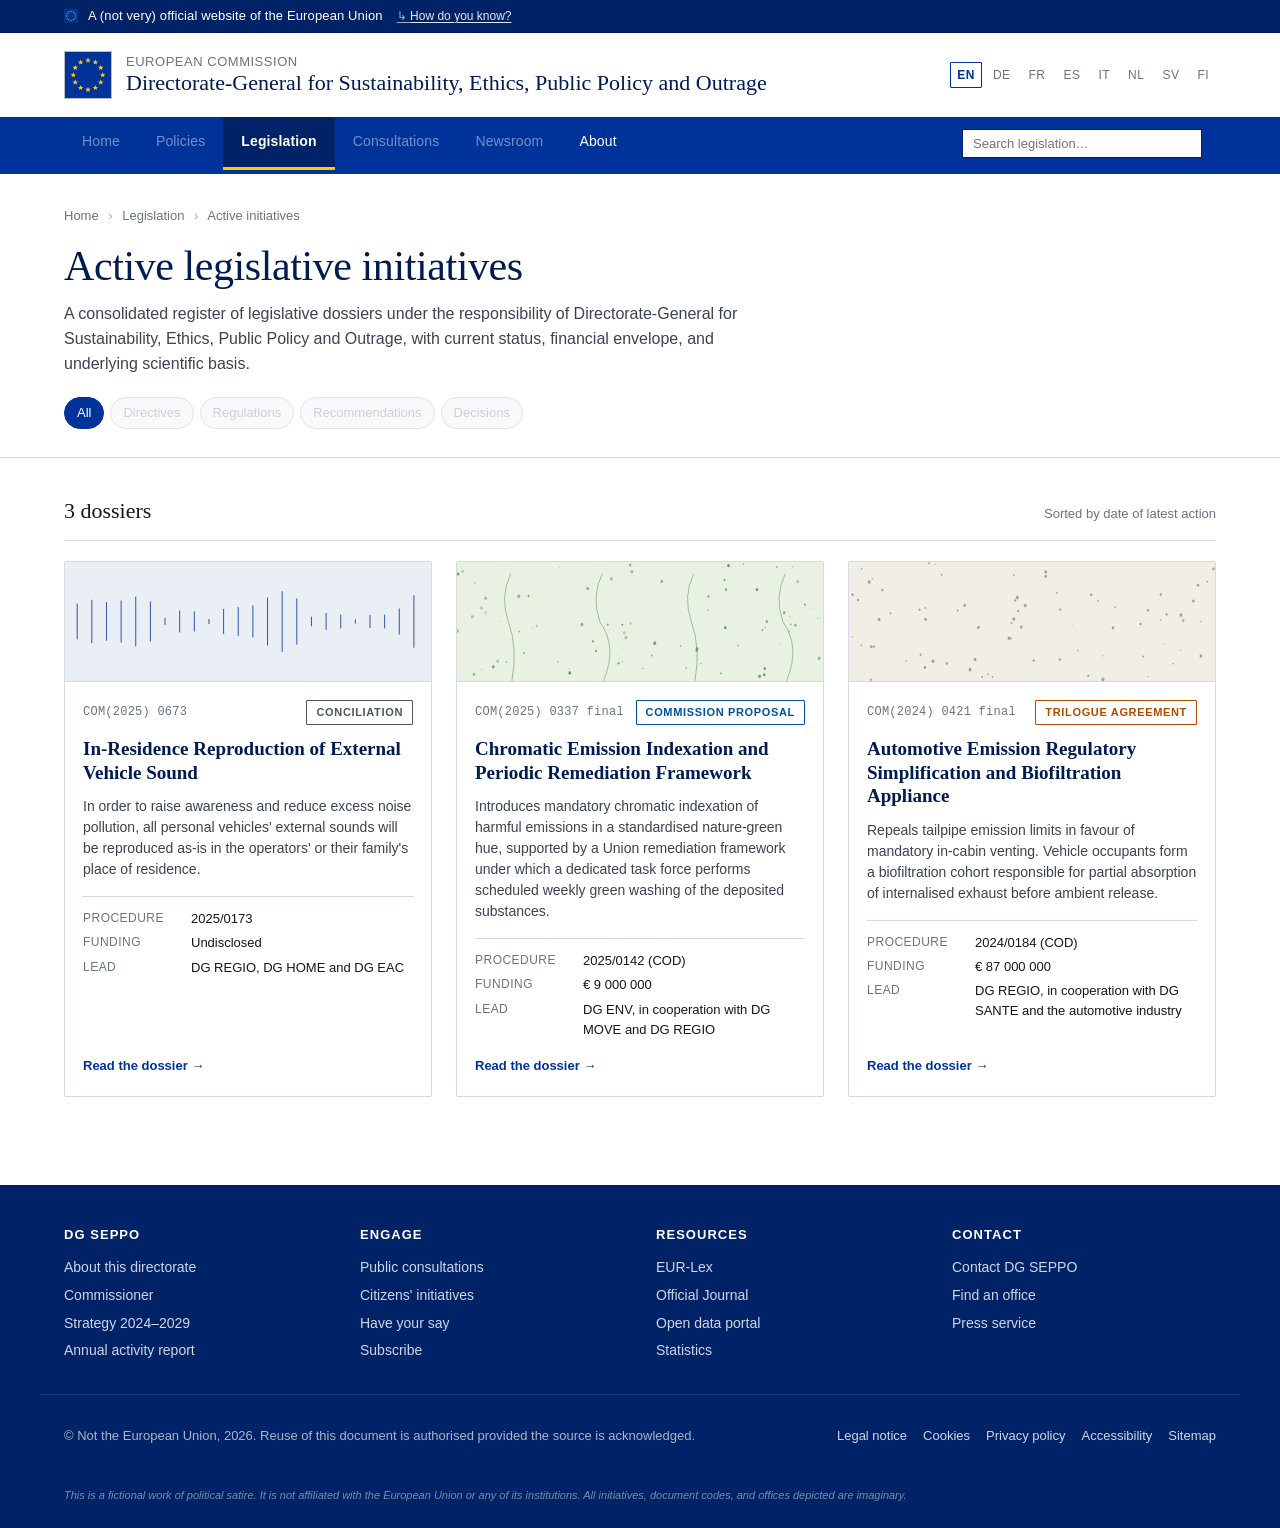
==== commit fdd5f38b: "Tweaks" ====
--- a/docs/index.html
+++ b/docs/index.html
@@ -142,86 +142,86 @@
     <path d="M540 160 q 24 -45 -6 -80 q -14 -34 4 -64"/>
   </g>
   <g fill="#4a8a3c">
-    <circle cx="182.7" cy="137.6" r="1.70" opacity="0.66"/>
-    <circle cx="91.3" cy="134.4" r="1.87" opacity="0.39"/>
-    <circle cx="271.0" cy="51.5" r="0.92" opacity="0.51"/>
-    <circle cx="438.4" cy="86.2" r="0.82" opacity="0.64"/>
-    <circle cx="327.5" cy="32.8" r="1.83" opacity="0.62"/>
-    <circle cx="129.2" cy="13.4" r="1.39" opacity="0.54"/>
-    <circle cx="378.8" cy="106.5" r="2.45" opacity="0.75"/>
-    <circle cx="358.9" cy="74.9" r="0.71" opacity="0.56"/>
-    <circle cx="566.1" cy="129.9" r="1.68" opacity="0.65"/>
-    <circle cx="358.1" cy="38.9" r="2.38" opacity="0.54"/>
-    <circle cx="357.7" cy="16.9" r="1.60" opacity="0.79"/>
-    <circle cx="357.9" cy="81.5" r="1.44" opacity="0.45"/>
-    <circle cx="269.5" cy="57.8" r="1.24" opacity="0.42"/>
-    <circle cx="351.0" cy="66.7" r="1.53" opacity="0.53"/>
-    <circle cx="438.3" cy="30.9" r="1.41" opacity="0.65"/>
-    <circle cx="191.9" cy="89.8" r="2.45" opacity="0.70"/>
-    <circle cx="449.5" cy="91.7" r="1.29" opacity="0.65"/>
-    <circle cx="418.7" cy="97.3" r="1.16" opacity="0.69"/>
-    <circle cx="152.8" cy="156.4" r="1.05" opacity="0.35"/>
-    <circle cx="565.9" cy="152.4" r="1.50" opacity="0.76"/>
-    <circle cx="107.0" cy="52.5" r="0.62" opacity="0.79"/>
-    <circle cx="179.3" cy="107.0" r="1.77" opacity="0.55"/>
-    <circle cx="266.9" cy="10.5" r="2.08" opacity="0.70"/>
-    <circle cx="527.1" cy="40.1" r="1.16" opacity="0.45"/>
-    <circle cx="335.8" cy="33.6" r="2.10" opacity="0.36"/>
-    <circle cx="526.4" cy="108.6" r="0.71" opacity="0.54"/>
-    <circle cx="151.9" cy="158.2" r="2.31" opacity="0.45"/>
-    <circle cx="387.7" cy="147.6" r="2.13" opacity="0.61"/>
-    <circle cx="276.0" cy="141.6" r="1.08" opacity="0.60"/>
-    <circle cx="320.9" cy="136.9" r="0.70" opacity="0.44"/>
-    <circle cx="34.3" cy="6.4" r="2.04" opacity="0.40"/>
-    <circle cx="233.6" cy="39.3" r="1.01" opacity="0.47"/>
-    <circle cx="269.1" cy="85.6" r="1.61" opacity="0.48"/>
-    <circle cx="452.4" cy="76.2" r="2.14" opacity="0.53"/>
-    <circle cx="77.6" cy="16.1" r="0.99" opacity="0.52"/>
-    <circle cx="181.2" cy="129.9" r="1.07" opacity="0.43"/>
-    <circle cx="89.4" cy="133.9" r="2.45" opacity="0.47"/>
-    <circle cx="194.6" cy="84.5" r="1.25" opacity="0.75"/>
-    <circle cx="82.9" cy="23.8" r="0.95" opacity="0.58"/>
-    <circle cx="511.8" cy="129.2" r="2.18" opacity="0.46"/>
-    <circle cx="490.9" cy="16.9" r="2.27" opacity="0.56"/>
-    <circle cx="171.5" cy="159.2" r="1.36" opacity="0.76"/>
-    <circle cx="336.0" cy="46.1" r="1.94" opacity="0.39"/>
-    <circle cx="449.9" cy="7.8" r="1.54" opacity="0.72"/>
-    <circle cx="540.4" cy="3.2" r="2.34" opacity="0.68"/>
-    <circle cx="244.0" cy="66.6" r="0.69" opacity="0.40"/>
-    <circle cx="82.7" cy="37.9" r="2.46" opacity="0.76"/>
-    <circle cx="547.3" cy="117.9" r="0.76" opacity="0.42"/>
-    <circle cx="196.5" cy="49.2" r="1.29" opacity="0.52"/>
-    <circle cx="82.9" cy="43.7" r="1.06" opacity="0.78"/>
-    <circle cx="449.6" cy="63.1" r="1.04" opacity="0.59"/>
-    <circle cx="298.2" cy="46.9" r="0.55" opacity="0.69"/>
-    <circle cx="210.1" cy="108.2" r="1.93" opacity="0.62"/>
-    <circle cx="550.6" cy="34.9" r="1.74" opacity="0.73"/>
-    <circle cx="57.4" cy="89.4" r="2.12" opacity="0.72"/>
-    <circle cx="565.1" cy="68.6" r="0.95" opacity="0.77"/>
-    <circle cx="361.7" cy="87.9" r="2.47" opacity="0.49"/>
-    <circle cx="228.7" cy="64.2" r="2.44" opacity="0.79"/>
-    <circle cx="436.4" cy="85.4" r="1.00" opacity="0.59"/>
-    <circle cx="0.8" cy="21.8" r="1.60" opacity="0.49"/>
-    <circle cx="9.0" cy="113.9" r="1.95" opacity="0.76"/>
-    <circle cx="161.3" cy="22.8" r="0.87" opacity="0.44"/>
-    <circle cx="55.1" cy="59.5" r="2.13" opacity="0.60"/>
-    <circle cx="472.2" cy="69.7" r="2.18" opacity="0.56"/>
-    <circle cx="194.9" cy="69.1" r="1.04" opacity="0.53"/>
-    <circle cx="560.4" cy="107.6" r="2.09" opacity="0.63"/>
-    <circle cx="429.9" cy="3.4" r="1.09" opacity="0.48"/>
-    <circle cx="437.2" cy="104.2" r="1.05" opacity="0.68"/>
-    <circle cx="377.5" cy="158.1" r="0.91" opacity="0.60"/>
-    <circle cx="546.1" cy="7.0" r="1.42" opacity="0.44"/>
-    <circle cx="409.5" cy="53.3" r="1.77" opacity="0.43"/>
-    <circle cx="366.0" cy="104.6" r="2.34" opacity="0.65"/>
-    <circle cx="341.6" cy="14.2" r="1.12" opacity="0.37"/>
-    <circle cx="380.7" cy="158.8" r="2.01" opacity="0.62"/>
-    <circle cx="170.3" cy="142.6" r="0.94" opacity="0.66"/>
-    <circle cx="179.3" cy="1.1" r="1.47" opacity="0.70"/>
-    <circle cx="424.6" cy="62.9" r="1.70" opacity="0.57"/>
-    <circle cx="327.5" cy="13.6" r="1.44" opacity="0.79"/>
-    <circle cx="139.6" cy="102.0" r="1.76" opacity="0.78"/>
-    <circle cx="101.4" cy="72.9" r="0.53" opacity="0.72"/>
+    <circle cx="460.4" cy="112.4" r="1.10" opacity="0.76"/>
+    <circle cx="530.4" cy="110.0" r="0.84" opacity="0.35"/>
+    <circle cx="228.0" cy="119.6" r="1.61" opacity="0.70"/>
+    <circle cx="1.9" cy="16.1" r="2.11" opacity="0.75"/>
+    <circle cx="212.1" cy="111.5" r="0.70" opacity="0.38"/>
+    <circle cx="274.2" cy="95.2" r="1.99" opacity="0.39"/>
+    <circle cx="40.9" cy="144.4" r="0.71" opacity="0.65"/>
+    <circle cx="247.0" cy="84.2" r="1.64" opacity="0.62"/>
+    <circle cx="376.0" cy="142.4" r="1.54" opacity="0.36"/>
+    <circle cx="304.8" cy="143.3" r="0.96" opacity="0.67"/>
+    <circle cx="40.2" cy="61.7" r="2.17" opacity="0.40"/>
+    <circle cx="204.8" cy="84.0" r="2.26" opacity="0.60"/>
+    <circle cx="47.1" cy="67.9" r="1.53" opacity="0.45"/>
+    <circle cx="504.6" cy="143.2" r="2.12" opacity="0.76"/>
+    <circle cx="1.0" cy="92.8" r="2.29" opacity="0.45"/>
+    <circle cx="434.6" cy="7.9" r="1.04" opacity="0.35"/>
+    <circle cx="440.9" cy="37.3" r="1.97" opacity="0.63"/>
+    <circle cx="503.6" cy="151.6" r="2.04" opacity="0.78"/>
+    <circle cx="504.8" cy="88.0" r="1.25" opacity="0.50"/>
+    <circle cx="284.0" cy="4.1" r="2.10" opacity="0.54"/>
+    <circle cx="439.9" cy="88.3" r="2.16" opacity="0.72"/>
+    <circle cx="123.8" cy="88.5" r="0.85" opacity="0.48"/>
+    <circle cx="412.3" cy="46.2" r="1.63" opacity="0.74"/>
+    <circle cx="392.3" cy="119.5" r="1.67" opacity="0.51"/>
+    <circle cx="550.6" cy="6.4" r="1.02" opacity="0.50"/>
+    <circle cx="183.7" cy="143.4" r="0.98" opacity="0.45"/>
+    <circle cx="264.9" cy="136.2" r="1.77" opacity="0.65"/>
+    <circle cx="545.2" cy="92.9" r="1.30" opacity="0.43"/>
+    <circle cx="59.5" cy="140.8" r="2.08" opacity="0.75"/>
+    <circle cx="117.3" cy="45.7" r="1.57" opacity="0.70"/>
+    <circle cx="18.5" cy="86.1" r="0.64" opacity="0.39"/>
+    <circle cx="469.5" cy="2.7" r="0.95" opacity="0.70"/>
+    <circle cx="591.5" cy="75.7" r="1.13" opacity="0.36"/>
+    <circle cx="165.2" cy="134.4" r="1.14" opacity="0.57"/>
+    <circle cx="277.0" cy="101.7" r="2.25" opacity="0.48"/>
+    <circle cx="286.7" cy="13.0" r="2.35" opacity="0.46"/>
+    <circle cx="81.3" cy="134.6" r="1.38" opacity="0.47"/>
+    <circle cx="319.2" cy="125.7" r="1.30" opacity="0.68"/>
+    <circle cx="335.8" cy="26.1" r="1.97" opacity="0.64"/>
+    <circle cx="109.6" cy="122.5" r="1.62" opacity="0.54"/>
+    <circle cx="27.8" cy="151.0" r="1.88" opacity="0.62"/>
+    <circle cx="101.3" cy="45.9" r="2.31" opacity="0.59"/>
+    <circle cx="324.2" cy="109.1" r="2.48" opacity="0.71"/>
+    <circle cx="273.3" cy="117.1" r="0.52" opacity="0.79"/>
+    <circle cx="593.7" cy="129.5" r="2.45" opacity="0.47"/>
+    <circle cx="580.1" cy="62.9" r="0.66" opacity="0.67"/>
+    <circle cx="393.5" cy="117.0" r="2.45" opacity="0.73"/>
+    <circle cx="168.6" cy="7.1" r="0.76" opacity="0.70"/>
+    <circle cx="130.9" cy="86.2" r="1.93" opacity="0.36"/>
+    <circle cx="500.6" cy="91.3" r="1.36" opacity="0.71"/>
+    <circle cx="558.6" cy="26.2" r="2.29" opacity="0.40"/>
+    <circle cx="411.7" cy="64.8" r="1.41" opacity="0.40"/>
+    <circle cx="222.9" cy="106.6" r="1.70" opacity="0.62"/>
+    <circle cx="184.8" cy="149.1" r="2.34" opacity="0.79"/>
+    <circle cx="507.9" cy="80.1" r="1.85" opacity="0.74"/>
+    <circle cx="496.0" cy="153.6" r="2.35" opacity="0.74"/>
+    <circle cx="399.7" cy="136.5" r="1.12" opacity="0.58"/>
+    <circle cx="66.7" cy="133.3" r="2.12" opacity="0.44"/>
+    <circle cx="554.7" cy="84.9" r="2.17" opacity="0.49"/>
+    <circle cx="253.2" cy="22.8" r="2.27" opacity="0.47"/>
+    <circle cx="101.7" cy="93.6" r="1.23" opacity="0.69"/>
+    <circle cx="9.3" cy="12.8" r="2.15" opacity="0.39"/>
+    <circle cx="271.2" cy="133.8" r="1.01" opacity="0.47"/>
+    <circle cx="432.9" cy="149.7" r="1.40" opacity="0.65"/>
+    <circle cx="70.3" cy="79.6" r="0.76" opacity="0.50"/>
+    <circle cx="570.6" cy="57.2" r="1.50" opacity="0.77"/>
+    <circle cx="29.5" cy="28.2" r="0.84" opacity="0.78"/>
+    <circle cx="271.1" cy="84.5" r="1.50" opacity="0.79"/>
+    <circle cx="524.2" cy="6.7" r="1.39" opacity="0.55"/>
+    <circle cx="545.8" cy="73.5" r="0.84" opacity="0.64"/>
+    <circle cx="47.0" cy="48.8" r="2.32" opacity="0.47"/>
+    <circle cx="536.4" cy="68.3" r="1.98" opacity="0.66"/>
+    <circle cx="547.1" cy="84.0" r="1.53" opacity="0.48"/>
+    <circle cx="438.7" cy="24.2" r="1.70" opacity="0.61"/>
+    <circle cx="25.2" cy="73.7" r="2.35" opacity="0.42"/>
+    <circle cx="445.1" cy="4.9" r="2.20" opacity="0.80"/>
+    <circle cx="284.3" cy="82.7" r="1.84" opacity="0.37"/>
+    <circle cx="214.3" cy="35.7" r="2.20" opacity="0.62"/>
+    <circle cx="366.6" cy="113.1" r="1.13" opacity="0.58"/>
+    <circle cx="491.7" cy="37.1" r="2.10" opacity="0.79"/>
   </g>
 </svg></div>
   <div class="card__body">
@@ -243,86 +243,86 @@
   <div class="card__hero"><svg viewBox="0 0 600 160" preserveAspectRatio="none" xmlns="http://www.w3.org/2000/svg" aria-hidden="true">
   <rect width="600" height="160" fill="#f1eee5"/>
   <g fill="#7a6f55" opacity="0.6">
-    <circle cx="481.9" cy="79.2" r="1.87"/>
-    <circle cx="35.3" cy="6.7" r="2.22"/>
-    <circle cx="480.2" cy="96.7" r="0.83"/>
-    <circle cx="30.5" cy="9.2" r="0.80"/>
-    <circle cx="39.2" cy="84.4" r="0.83"/>
-    <circle cx="384.8" cy="141.4" r="0.62"/>
-    <circle cx="327.5" cy="135.0" r="1.93"/>
-    <circle cx="114.2" cy="85.2" r="1.71"/>
-    <circle cx="330.0" cy="147.4" r="1.82"/>
-    <circle cx="122.3" cy="128.0" r="0.93"/>
-    <circle cx="211.3" cy="4.3" r="1.67"/>
-    <circle cx="167.6" cy="122.4" r="2.04"/>
-    <circle cx="88.7" cy="23.5" r="2.32"/>
-    <circle cx="421.2" cy="39.5" r="0.79"/>
-    <circle cx="254.6" cy="96.1" r="2.36"/>
-    <circle cx="350.8" cy="117.1" r="0.59"/>
-    <circle cx="345.5" cy="121.7" r="1.35"/>
-    <circle cx="285.3" cy="105.4" r="2.09"/>
-    <circle cx="158.7" cy="155.4" r="2.36"/>
-    <circle cx="563.6" cy="81.8" r="2.01"/>
-    <circle cx="577.5" cy="9.4" r="2.39"/>
-    <circle cx="173.1" cy="151.8" r="1.06"/>
-    <circle cx="461.6" cy="142.7" r="1.20"/>
-    <circle cx="485.2" cy="77.9" r="2.18"/>
-    <circle cx="367.1" cy="87.4" r="2.39"/>
-    <circle cx="21.5" cy="107.5" r="2.33"/>
-    <circle cx="446.2" cy="154.3" r="1.86"/>
-    <circle cx="140.7" cy="30.2" r="0.98"/>
-    <circle cx="165.2" cy="103.6" r="0.70"/>
-    <circle cx="155.3" cy="95.8" r="1.96"/>
-    <circle cx="291.4" cy="71.5" r="1.45"/>
-    <circle cx="352.1" cy="90.4" r="1.06"/>
-    <circle cx="550.7" cy="21.3" r="1.90"/>
-    <circle cx="517.8" cy="156.0" r="2.43"/>
-    <circle cx="384.7" cy="137.0" r="2.32"/>
-    <circle cx="43.3" cy="118.2" r="0.60"/>
-    <circle cx="520.3" cy="2.3" r="1.02"/>
-    <circle cx="387.1" cy="70.8" r="0.53"/>
-    <circle cx="155.0" cy="115.3" r="0.90"/>
-    <circle cx="413.3" cy="113.2" r="1.98"/>
-    <circle cx="586.4" cy="20.3" r="2.18"/>
-    <circle cx="512.5" cy="145.0" r="1.16"/>
-    <circle cx="27.4" cy="42.2" r="1.15"/>
-    <circle cx="565.1" cy="9.0" r="0.88"/>
-    <circle cx="236.4" cy="49.4" r="1.65"/>
-    <circle cx="487.0" cy="44.3" r="2.27"/>
-    <circle cx="25.7" cy="65.5" r="1.23"/>
-    <circle cx="522.4" cy="64.0" r="1.54"/>
-    <circle cx="372.6" cy="141.3" r="2.36"/>
-    <circle cx="523.3" cy="42.8" r="1.08"/>
-    <circle cx="20.2" cy="83.9" r="2.31"/>
-    <circle cx="468.7" cy="12.2" r="2.12"/>
-    <circle cx="77.3" cy="158.6" r="1.94"/>
-    <circle cx="567.0" cy="84.8" r="1.08"/>
-    <circle cx="356.8" cy="152.1" r="2.35"/>
-    <circle cx="278.3" cy="58.8" r="1.17"/>
-    <circle cx="549.7" cy="153.4" r="2.13"/>
-    <circle cx="517.0" cy="18.4" r="1.94"/>
-    <circle cx="242.9" cy="85.2" r="1.82"/>
-    <circle cx="37.6" cy="113.2" r="2.04"/>
-    <circle cx="589.7" cy="26.7" r="2.11"/>
-    <circle cx="522.9" cy="27.9" r="2.34"/>
-    <circle cx="3.8" cy="45.2" r="1.67"/>
-    <circle cx="389.1" cy="149.0" r="2.07"/>
-    <circle cx="424.9" cy="61.1" r="0.96"/>
-    <circle cx="365.9" cy="158.4" r="2.37"/>
-    <circle cx="407.0" cy="96.8" r="0.93"/>
-    <circle cx="577.3" cy="55.5" r="1.72"/>
-    <circle cx="93.1" cy="45.7" r="1.30"/>
-    <circle cx="196.6" cy="99.4" r="1.40"/>
-    <circle cx="540.1" cy="97.0" r="2.04"/>
-    <circle cx="49.3" cy="145.8" r="1.00"/>
-    <circle cx="163.6" cy="10.6" r="0.70"/>
-    <circle cx="494.0" cy="4.9" r="1.55"/>
-    <circle cx="349.9" cy="23.9" r="0.87"/>
-    <circle cx="598.9" cy="59.8" r="0.78"/>
-    <circle cx="40.4" cy="103.6" r="1.31"/>
-    <circle cx="93.0" cy="158.5" r="1.03"/>
-    <circle cx="96.1" cy="55.2" r="0.89"/>
-    <circle cx="107.1" cy="111.8" r="2.08"/>
+    <circle cx="392.2" cy="152.8" r="1.69"/>
+    <circle cx="572.3" cy="31.1" r="1.96"/>
+    <circle cx="131.4" cy="1.6" r="1.42"/>
+    <circle cx="272.4" cy="51.9" r="1.69"/>
+    <circle cx="14.6" cy="51.1" r="1.69"/>
+    <circle cx="270.1" cy="17.4" r="1.37"/>
+    <circle cx="54.6" cy="37.8" r="1.78"/>
+    <circle cx="275.7" cy="47.8" r="2.46"/>
+    <circle cx="564.5" cy="52.4" r="2.13"/>
+    <circle cx="365.8" cy="85.1" r="0.70"/>
+    <circle cx="544.0" cy="118.7" r="0.85"/>
+    <circle cx="5.7" cy="44.0" r="1.85"/>
+    <circle cx="277.3" cy="65.8" r="1.71"/>
+    <circle cx="410.7" cy="119.1" r="0.50"/>
+    <circle cx="324.8" cy="62.3" r="0.58"/>
+    <circle cx="322.6" cy="13.4" r="2.20"/>
+    <circle cx="576.8" cy="80.1" r="0.97"/>
+    <circle cx="265.6" cy="102.8" r="1.37"/>
+    <circle cx="125.2" cy="61.9" r="1.35"/>
+    <circle cx="115.7" cy="64.1" r="1.69"/>
+    <circle cx="125.7" cy="77.1" r="2.13"/>
+    <circle cx="218.4" cy="154.6" r="1.48"/>
+    <circle cx="346.2" cy="63.8" r="1.68"/>
+    <circle cx="33.1" cy="27.0" r="2.37"/>
+    <circle cx="544.3" cy="71.4" r="2.43"/>
+    <circle cx="288.8" cy="58.5" r="2.44"/>
+    <circle cx="456.7" cy="113.9" r="0.50"/>
+    <circle cx="67.9" cy="68.9" r="1.42"/>
+    <circle cx="36.6" cy="113.9" r="2.13"/>
+    <circle cx="141.1" cy="3.3" r="0.89"/>
+    <circle cx="235.1" cy="154.7" r="1.31"/>
+    <circle cx="270.2" cy="76.6" r="2.47"/>
+    <circle cx="117.4" cy="124.7" r="1.60"/>
+    <circle cx="262.4" cy="102.4" r="2.39"/>
+    <circle cx="516.8" cy="109.8" r="0.82"/>
+    <circle cx="511.0" cy="44.0" r="1.82"/>
+    <circle cx="490.0" cy="64.8" r="1.86"/>
+    <circle cx="189.7" cy="58.4" r="2.15"/>
+    <circle cx="345.7" cy="131.2" r="1.84"/>
+    <circle cx="477.9" cy="83.3" r="1.74"/>
+    <circle cx="20.3" cy="112.0" r="1.18"/>
+    <circle cx="212.1" cy="88.0" r="2.24"/>
+    <circle cx="282.5" cy="87.4" r="2.19"/>
+    <circle cx="160.4" cy="136.4" r="1.91"/>
+    <circle cx="302.8" cy="132.5" r="1.84"/>
+    <circle cx="432.8" cy="88.5" r="2.16"/>
+    <circle cx="38.2" cy="22.5" r="0.98"/>
+    <circle cx="137.8" cy="133.4" r="2.30"/>
+    <circle cx="124.4" cy="141.9" r="2.10"/>
+    <circle cx="489.8" cy="154.0" r="0.96"/>
+    <circle cx="416.4" cy="126.2" r="0.94"/>
+    <circle cx="531.5" cy="136.6" r="1.28"/>
+    <circle cx="206.6" cy="131.1" r="2.36"/>
+    <circle cx="152.1" cy="17.3" r="1.40"/>
+    <circle cx="548.0" cy="78.8" r="1.84"/>
+    <circle cx="41.1" cy="113.7" r="1.71"/>
+    <circle cx="35.9" cy="158.4" r="1.63"/>
+    <circle cx="511.0" cy="78.2" r="1.07"/>
+    <circle cx="227.8" cy="150.9" r="1.21"/>
+    <circle cx="178.1" cy="65.3" r="1.46"/>
+    <circle cx="408.3" cy="52.5" r="1.24"/>
+    <circle cx="587.3" cy="26.6" r="1.34"/>
+    <circle cx="528.4" cy="111.1" r="0.57"/>
+    <circle cx="597.4" cy="9.4" r="1.96"/>
+    <circle cx="576.9" cy="126.5" r="2.35"/>
+    <circle cx="482.1" cy="127.0" r="1.42"/>
+    <circle cx="83.5" cy="55.9" r="0.55"/>
+    <circle cx="322.5" cy="19.1" r="2.08"/>
+    <circle cx="5.1" cy="100.5" r="1.00"/>
+    <circle cx="520.8" cy="70.7" r="1.63"/>
+    <circle cx="93.5" cy="133.2" r="1.20"/>
+    <circle cx="341.2" cy="41.5" r="1.41"/>
+    <circle cx="416.3" cy="157.8" r="2.40"/>
+    <circle cx="266.4" cy="82.3" r="1.46"/>
+    <circle cx="198.4" cy="144.8" r="2.45"/>
+    <circle cx="20.8" cy="9.2" r="1.19"/>
+    <circle cx="49.3" cy="77.3" r="2.43"/>
+    <circle cx="436.2" cy="60.9" r="1.37"/>
+    <circle cx="397.0" cy="44.2" r="1.87"/>
+    <circle cx="375.6" cy="119.1" r="1.17"/>
   </g>
 </svg></div>
   <div class="card__body">
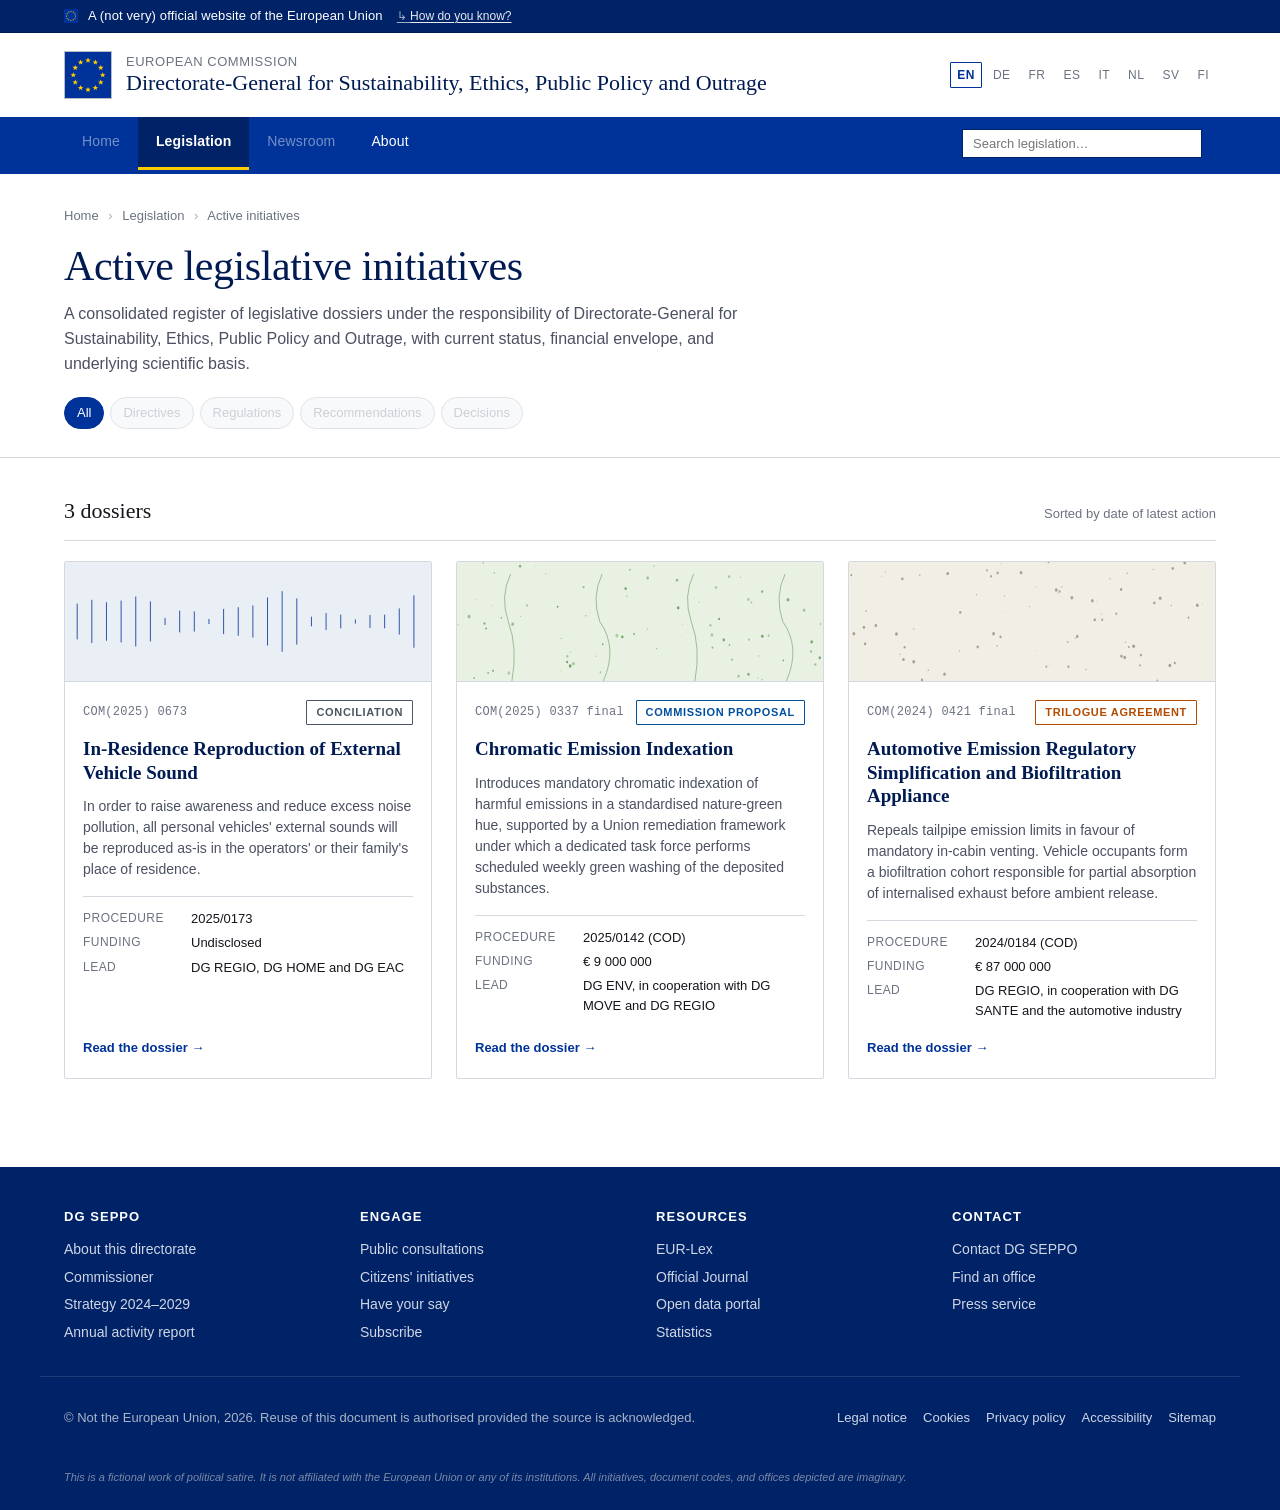
==== commit 2592ebf4: "Work work" ====
--- a/docs/index.html
+++ b/docs/index.html
@@ -50,10 +50,7 @@
   <nav class="primary-nav" aria-label="Primary">
     <div class="container primary-nav__inner">
       <a aria-disabled="true">Home</a>
-      <a aria-disabled="true">Policies</a>
       <a href="index.html" aria-current="page">Legislation</a>
-      <a aria-disabled="true">Consultations</a>
-<!--      <a aria-disabled="true">Documents</a>-->
       <a aria-disabled="true">Newsroom</a>
       <a href="about.html">About</a>
       <span class="primary-nav__search" role="search">
@@ -142,86 +139,86 @@
     <path d="M540 160 q 24 -45 -6 -80 q -14 -34 4 -64"/>
   </g>
   <g fill="#4a8a3c">
-    <circle cx="460.4" cy="112.4" r="1.10" opacity="0.76"/>
-    <circle cx="530.4" cy="110.0" r="0.84" opacity="0.35"/>
-    <circle cx="228.0" cy="119.6" r="1.61" opacity="0.70"/>
-    <circle cx="1.9" cy="16.1" r="2.11" opacity="0.75"/>
-    <circle cx="212.1" cy="111.5" r="0.70" opacity="0.38"/>
-    <circle cx="274.2" cy="95.2" r="1.99" opacity="0.39"/>
-    <circle cx="40.9" cy="144.4" r="0.71" opacity="0.65"/>
-    <circle cx="247.0" cy="84.2" r="1.64" opacity="0.62"/>
-    <circle cx="376.0" cy="142.4" r="1.54" opacity="0.36"/>
-    <circle cx="304.8" cy="143.3" r="0.96" opacity="0.67"/>
-    <circle cx="40.2" cy="61.7" r="2.17" opacity="0.40"/>
-    <circle cx="204.8" cy="84.0" r="2.26" opacity="0.60"/>
-    <circle cx="47.1" cy="67.9" r="1.53" opacity="0.45"/>
-    <circle cx="504.6" cy="143.2" r="2.12" opacity="0.76"/>
-    <circle cx="1.0" cy="92.8" r="2.29" opacity="0.45"/>
-    <circle cx="434.6" cy="7.9" r="1.04" opacity="0.35"/>
-    <circle cx="440.9" cy="37.3" r="1.97" opacity="0.63"/>
-    <circle cx="503.6" cy="151.6" r="2.04" opacity="0.78"/>
-    <circle cx="504.8" cy="88.0" r="1.25" opacity="0.50"/>
-    <circle cx="284.0" cy="4.1" r="2.10" opacity="0.54"/>
-    <circle cx="439.9" cy="88.3" r="2.16" opacity="0.72"/>
-    <circle cx="123.8" cy="88.5" r="0.85" opacity="0.48"/>
-    <circle cx="412.3" cy="46.2" r="1.63" opacity="0.74"/>
-    <circle cx="392.3" cy="119.5" r="1.67" opacity="0.51"/>
-    <circle cx="550.6" cy="6.4" r="1.02" opacity="0.50"/>
-    <circle cx="183.7" cy="143.4" r="0.98" opacity="0.45"/>
-    <circle cx="264.9" cy="136.2" r="1.77" opacity="0.65"/>
-    <circle cx="545.2" cy="92.9" r="1.30" opacity="0.43"/>
-    <circle cx="59.5" cy="140.8" r="2.08" opacity="0.75"/>
-    <circle cx="117.3" cy="45.7" r="1.57" opacity="0.70"/>
-    <circle cx="18.5" cy="86.1" r="0.64" opacity="0.39"/>
-    <circle cx="469.5" cy="2.7" r="0.95" opacity="0.70"/>
-    <circle cx="591.5" cy="75.7" r="1.13" opacity="0.36"/>
-    <circle cx="165.2" cy="134.4" r="1.14" opacity="0.57"/>
-    <circle cx="277.0" cy="101.7" r="2.25" opacity="0.48"/>
-    <circle cx="286.7" cy="13.0" r="2.35" opacity="0.46"/>
-    <circle cx="81.3" cy="134.6" r="1.38" opacity="0.47"/>
-    <circle cx="319.2" cy="125.7" r="1.30" opacity="0.68"/>
-    <circle cx="335.8" cy="26.1" r="1.97" opacity="0.64"/>
-    <circle cx="109.6" cy="122.5" r="1.62" opacity="0.54"/>
-    <circle cx="27.8" cy="151.0" r="1.88" opacity="0.62"/>
-    <circle cx="101.3" cy="45.9" r="2.31" opacity="0.59"/>
-    <circle cx="324.2" cy="109.1" r="2.48" opacity="0.71"/>
-    <circle cx="273.3" cy="117.1" r="0.52" opacity="0.79"/>
-    <circle cx="593.7" cy="129.5" r="2.45" opacity="0.47"/>
-    <circle cx="580.1" cy="62.9" r="0.66" opacity="0.67"/>
-    <circle cx="393.5" cy="117.0" r="2.45" opacity="0.73"/>
-    <circle cx="168.6" cy="7.1" r="0.76" opacity="0.70"/>
-    <circle cx="130.9" cy="86.2" r="1.93" opacity="0.36"/>
-    <circle cx="500.6" cy="91.3" r="1.36" opacity="0.71"/>
-    <circle cx="558.6" cy="26.2" r="2.29" opacity="0.40"/>
-    <circle cx="411.7" cy="64.8" r="1.41" opacity="0.40"/>
-    <circle cx="222.9" cy="106.6" r="1.70" opacity="0.62"/>
-    <circle cx="184.8" cy="149.1" r="2.34" opacity="0.79"/>
-    <circle cx="507.9" cy="80.1" r="1.85" opacity="0.74"/>
-    <circle cx="496.0" cy="153.6" r="2.35" opacity="0.74"/>
-    <circle cx="399.7" cy="136.5" r="1.12" opacity="0.58"/>
-    <circle cx="66.7" cy="133.3" r="2.12" opacity="0.44"/>
-    <circle cx="554.7" cy="84.9" r="2.17" opacity="0.49"/>
-    <circle cx="253.2" cy="22.8" r="2.27" opacity="0.47"/>
-    <circle cx="101.7" cy="93.6" r="1.23" opacity="0.69"/>
-    <circle cx="9.3" cy="12.8" r="2.15" opacity="0.39"/>
-    <circle cx="271.2" cy="133.8" r="1.01" opacity="0.47"/>
-    <circle cx="432.9" cy="149.7" r="1.40" opacity="0.65"/>
-    <circle cx="70.3" cy="79.6" r="0.76" opacity="0.50"/>
-    <circle cx="570.6" cy="57.2" r="1.50" opacity="0.77"/>
-    <circle cx="29.5" cy="28.2" r="0.84" opacity="0.78"/>
-    <circle cx="271.1" cy="84.5" r="1.50" opacity="0.79"/>
-    <circle cx="524.2" cy="6.7" r="1.39" opacity="0.55"/>
-    <circle cx="545.8" cy="73.5" r="0.84" opacity="0.64"/>
-    <circle cx="47.0" cy="48.8" r="2.32" opacity="0.47"/>
-    <circle cx="536.4" cy="68.3" r="1.98" opacity="0.66"/>
-    <circle cx="547.1" cy="84.0" r="1.53" opacity="0.48"/>
-    <circle cx="438.7" cy="24.2" r="1.70" opacity="0.61"/>
-    <circle cx="25.2" cy="73.7" r="2.35" opacity="0.42"/>
-    <circle cx="445.1" cy="4.9" r="2.20" opacity="0.80"/>
-    <circle cx="284.3" cy="82.7" r="1.84" opacity="0.37"/>
-    <circle cx="214.3" cy="35.7" r="2.20" opacity="0.62"/>
-    <circle cx="366.6" cy="113.1" r="1.13" opacity="0.58"/>
-    <circle cx="491.7" cy="37.1" r="2.10" opacity="0.79"/>
+    <circle cx="534.8" cy="132.3" r="1.22" opacity="0.80"/>
+    <circle cx="290.4" cy="96.8" r="1.74" opacity="0.47"/>
+    <circle cx="277.8" cy="153.1" r="0.62" opacity="0.48"/>
+    <circle cx="43.3" cy="1.3" r="1.18" opacity="0.42"/>
+    <circle cx="271.1" cy="100.8" r="1.87" opacity="0.77"/>
+    <circle cx="500.3" cy="39.8" r="1.75" opacity="0.62"/>
+    <circle cx="165.0" cy="60.1" r="1.41" opacity="0.74"/>
+    <circle cx="312.7" cy="21.6" r="1.95" opacity="0.55"/>
+    <circle cx="51.1" cy="149.3" r="1.56" opacity="0.54"/>
+    <circle cx="303.3" cy="4.8" r="0.58" opacity="0.64"/>
+    <circle cx="581.5" cy="107.5" r="2.20" opacity="0.69"/>
+    <circle cx="477.6" cy="50.3" r="2.01" opacity="0.41"/>
+    <circle cx="596.0" cy="83.2" r="1.13" opacity="0.53"/>
+    <circle cx="45.0" cy="82.7" r="1.74" opacity="0.63"/>
+    <circle cx="104.5" cy="73.0" r="0.70" opacity="0.73"/>
+    <circle cx="59.1" cy="146.3" r="1.47" opacity="0.74"/>
+    <circle cx="362.6" cy="61.6" r="2.11" opacity="0.73"/>
+    <circle cx="185.8" cy="121.3" r="0.82" opacity="0.41"/>
+    <circle cx="494.5" cy="126.3" r="0.79" opacity="0.71"/>
+    <circle cx="262.0" cy="99.0" r="2.44" opacity="0.36"/>
+    <circle cx="500.2" cy="158.2" r="0.99" opacity="0.58"/>
+    <circle cx="185.5" cy="139.8" r="2.25" opacity="0.76"/>
+    <circle cx="190.8" cy="136.9" r="2.00" opacity="0.49"/>
+    <circle cx="181.0" cy="126.8" r="1.68" opacity="0.45"/>
+    <circle cx="1.8" cy="84.3" r="0.86" opacity="0.47"/>
+    <circle cx="415.5" cy="85.0" r="1.76" opacity="0.40"/>
+    <circle cx="180.5" cy="134.5" r="1.77" opacity="0.72"/>
+    <circle cx="450.6" cy="131.3" r="1.44" opacity="0.56"/>
+    <circle cx="72.7" cy="74.8" r="1.13" opacity="0.61"/>
+    <circle cx="327.4" cy="116.3" r="0.86" opacity="0.59"/>
+    <circle cx="493.4" cy="156.1" r="0.73" opacity="0.57"/>
+    <circle cx="128.4" cy="5.8" r="0.63" opacity="0.36"/>
+    <circle cx="145.6" cy="15.6" r="0.93" opacity="0.51"/>
+    <circle cx="446.2" cy="19.9" r="1.92" opacity="0.41"/>
+    <circle cx="114.7" cy="58.5" r="1.56" opacity="0.46"/>
+    <circle cx="28.1" cy="156.2" r="1.14" opacity="0.77"/>
+    <circle cx="360.7" cy="24.5" r="1.96" opacity="0.51"/>
+    <circle cx="278.2" cy="46.1" r="1.20" opacity="0.42"/>
+    <circle cx="510.8" cy="99.1" r="1.50" opacity="0.48"/>
+    <circle cx="446.6" cy="111.6" r="1.44" opacity="0.58"/>
+    <circle cx="170.7" cy="102.5" r="0.79" opacity="0.77"/>
+    <circle cx="397.0" cy="54.0" r="0.72" opacity="0.68"/>
+    <circle cx="369.5" cy="83.9" r="0.56" opacity="0.70"/>
+    <circle cx="170.0" cy="146.4" r="0.58" opacity="0.64"/>
+    <circle cx="238.9" cy="110.6" r="1.35" opacity="0.69"/>
+    <circle cx="84.9" cy="149.3" r="2.27" opacity="0.36"/>
+    <circle cx="30.6" cy="50.1" r="0.70" opacity="0.40"/>
+    <circle cx="477.8" cy="151.0" r="2.04" opacity="0.61"/>
+    <circle cx="19.8" cy="73.5" r="2.46" opacity="0.47"/>
+    <circle cx="91.2" cy="83.6" r="2.15" opacity="0.53"/>
+    <circle cx="283.5" cy="10.5" r="1.44" opacity="0.51"/>
+    <circle cx="211.0" cy="72.2" r="1.02" opacity="0.59"/>
+    <circle cx="103.4" cy="5.7" r="1.92" opacity="0.60"/>
+    <circle cx="500.6" cy="99.8" r="1.98" opacity="0.76"/>
+    <circle cx="228.3" cy="126.8" r="1.04" opacity="0.39"/>
+    <circle cx="390.0" cy="48.4" r="0.60" opacity="0.62"/>
+    <circle cx="482.8" cy="54.5" r="1.37" opacity="0.49"/>
+    <circle cx="368.4" cy="99.5" r="0.60" opacity="0.41"/>
+    <circle cx="587.5" cy="137.7" r="1.66" opacity="0.47"/>
+    <circle cx="429.8" cy="76.5" r="1.64" opacity="0.72"/>
+    <circle cx="418.8" cy="115.1" r="1.52" opacity="0.57"/>
+    <circle cx="411.1" cy="89.3" r="0.51" opacity="0.40"/>
+    <circle cx="580.4" cy="120.2" r="1.60" opacity="0.55"/>
+    <circle cx="542.6" cy="50.8" r="2.40" opacity="0.62"/>
+    <circle cx="461.6" cy="153.7" r="1.98" opacity="0.41"/>
+    <circle cx="61.2" cy="14.7" r="1.30" opacity="0.38"/>
+    <circle cx="47.8" cy="89.4" r="1.37" opacity="0.76"/>
+    <circle cx="569.0" cy="64.7" r="2.23" opacity="0.44"/>
+    <circle cx="235.1" cy="148.4" r="1.47" opacity="0.46"/>
+    <circle cx="312.1" cy="90.1" r="0.88" opacity="0.45"/>
+    <circle cx="478.8" cy="104.4" r="1.45" opacity="0.49"/>
+    <circle cx="417.9" cy="98.0" r="2.18" opacity="0.42"/>
+    <circle cx="56.7" cy="58.2" r="0.66" opacity="0.66"/>
+    <circle cx="207.6" cy="33.9" r="1.55" opacity="0.56"/>
+    <circle cx="424.7" cy="34.4" r="2.00" opacity="0.37"/>
+    <circle cx="594.7" cy="128.8" r="2.04" opacity="0.68"/>
+    <circle cx="437.4" cy="104.7" r="2.15" opacity="0.68"/>
+    <circle cx="323.0" cy="5.4" r="0.85" opacity="0.72"/>
+    <circle cx="464.9" cy="20.4" r="0.68" opacity="0.69"/>
+    <circle cx="276.4" cy="35.7" r="1.90" opacity="0.77"/>
   </g>
 </svg></div>
   <div class="card__body">
@@ -229,7 +226,7 @@
       <span class="card__code">COM(2025) 0337 final</span>
       <span class="status status--proposal">Commission proposal</span>
     </div>
-    <h2 class="card__title">Chromatic Emission Indexation and Periodic Remediation Framework</h2>
+    <h2 class="card__title">Chromatic Emission Indexation</h2>
     <p class="card__summary">Introduces mandatory chromatic indexation of harmful emissions in a standardised nature-green hue, supported by a Union remediation framework under which a dedicated task force performs scheduled weekly green washing of the deposited substances.</p>
     <dl class="card__facts">
       <div><dt>Procedure</dt><dd>2025/0142 (COD)</dd></div>
@@ -243,86 +240,86 @@
   <div class="card__hero"><svg viewBox="0 0 600 160" preserveAspectRatio="none" xmlns="http://www.w3.org/2000/svg" aria-hidden="true">
   <rect width="600" height="160" fill="#f1eee5"/>
   <g fill="#7a6f55" opacity="0.6">
-    <circle cx="392.2" cy="152.8" r="1.69"/>
-    <circle cx="572.3" cy="31.1" r="1.96"/>
-    <circle cx="131.4" cy="1.6" r="1.42"/>
-    <circle cx="272.4" cy="51.9" r="1.69"/>
-    <circle cx="14.6" cy="51.1" r="1.69"/>
-    <circle cx="270.1" cy="17.4" r="1.37"/>
-    <circle cx="54.6" cy="37.8" r="1.78"/>
-    <circle cx="275.7" cy="47.8" r="2.46"/>
-    <circle cx="564.5" cy="52.4" r="2.13"/>
-    <circle cx="365.8" cy="85.1" r="0.70"/>
-    <circle cx="544.0" cy="118.7" r="0.85"/>
-    <circle cx="5.7" cy="44.0" r="1.85"/>
-    <circle cx="277.3" cy="65.8" r="1.71"/>
-    <circle cx="410.7" cy="119.1" r="0.50"/>
-    <circle cx="324.8" cy="62.3" r="0.58"/>
-    <circle cx="322.6" cy="13.4" r="2.20"/>
-    <circle cx="576.8" cy="80.1" r="0.97"/>
-    <circle cx="265.6" cy="102.8" r="1.37"/>
-    <circle cx="125.2" cy="61.9" r="1.35"/>
-    <circle cx="115.7" cy="64.1" r="1.69"/>
-    <circle cx="125.7" cy="77.1" r="2.13"/>
-    <circle cx="218.4" cy="154.6" r="1.48"/>
-    <circle cx="346.2" cy="63.8" r="1.68"/>
-    <circle cx="33.1" cy="27.0" r="2.37"/>
-    <circle cx="544.3" cy="71.4" r="2.43"/>
-    <circle cx="288.8" cy="58.5" r="2.44"/>
-    <circle cx="456.7" cy="113.9" r="0.50"/>
-    <circle cx="67.9" cy="68.9" r="1.42"/>
-    <circle cx="36.6" cy="113.9" r="2.13"/>
-    <circle cx="141.1" cy="3.3" r="0.89"/>
-    <circle cx="235.1" cy="154.7" r="1.31"/>
-    <circle cx="270.2" cy="76.6" r="2.47"/>
-    <circle cx="117.4" cy="124.7" r="1.60"/>
-    <circle cx="262.4" cy="102.4" r="2.39"/>
-    <circle cx="516.8" cy="109.8" r="0.82"/>
-    <circle cx="511.0" cy="44.0" r="1.82"/>
-    <circle cx="490.0" cy="64.8" r="1.86"/>
-    <circle cx="189.7" cy="58.4" r="2.15"/>
-    <circle cx="345.7" cy="131.2" r="1.84"/>
-    <circle cx="477.9" cy="83.3" r="1.74"/>
-    <circle cx="20.3" cy="112.0" r="1.18"/>
-    <circle cx="212.1" cy="88.0" r="2.24"/>
-    <circle cx="282.5" cy="87.4" r="2.19"/>
-    <circle cx="160.4" cy="136.4" r="1.91"/>
-    <circle cx="302.8" cy="132.5" r="1.84"/>
-    <circle cx="432.8" cy="88.5" r="2.16"/>
-    <circle cx="38.2" cy="22.5" r="0.98"/>
-    <circle cx="137.8" cy="133.4" r="2.30"/>
-    <circle cx="124.4" cy="141.9" r="2.10"/>
-    <circle cx="489.8" cy="154.0" r="0.96"/>
-    <circle cx="416.4" cy="126.2" r="0.94"/>
-    <circle cx="531.5" cy="136.6" r="1.28"/>
-    <circle cx="206.6" cy="131.1" r="2.36"/>
-    <circle cx="152.1" cy="17.3" r="1.40"/>
-    <circle cx="548.0" cy="78.8" r="1.84"/>
-    <circle cx="41.1" cy="113.7" r="1.71"/>
-    <circle cx="35.9" cy="158.4" r="1.63"/>
-    <circle cx="511.0" cy="78.2" r="1.07"/>
-    <circle cx="227.8" cy="150.9" r="1.21"/>
-    <circle cx="178.1" cy="65.3" r="1.46"/>
-    <circle cx="408.3" cy="52.5" r="1.24"/>
-    <circle cx="587.3" cy="26.6" r="1.34"/>
-    <circle cx="528.4" cy="111.1" r="0.57"/>
-    <circle cx="597.4" cy="9.4" r="1.96"/>
-    <circle cx="576.9" cy="126.5" r="2.35"/>
-    <circle cx="482.1" cy="127.0" r="1.42"/>
-    <circle cx="83.5" cy="55.9" r="0.55"/>
-    <circle cx="322.5" cy="19.1" r="2.08"/>
-    <circle cx="5.1" cy="100.5" r="1.00"/>
-    <circle cx="520.8" cy="70.7" r="1.63"/>
-    <circle cx="93.5" cy="133.2" r="1.20"/>
-    <circle cx="341.2" cy="41.5" r="1.41"/>
-    <circle cx="416.3" cy="157.8" r="2.40"/>
-    <circle cx="266.4" cy="82.3" r="1.46"/>
-    <circle cx="198.4" cy="144.8" r="2.45"/>
-    <circle cx="20.8" cy="9.2" r="1.19"/>
-    <circle cx="49.3" cy="77.3" r="2.43"/>
-    <circle cx="436.2" cy="60.9" r="1.37"/>
-    <circle cx="397.0" cy="44.2" r="1.87"/>
-    <circle cx="375.6" cy="119.1" r="1.17"/>
+    <circle cx="129.9" cy="145.6" r="0.99"/>
+    <circle cx="3.9" cy="17.7" r="1.51"/>
+    <circle cx="182.4" cy="67.8" r="1.86"/>
+    <circle cx="342.5" cy="41.7" r="0.74"/>
+    <circle cx="306.2" cy="118.9" r="0.57"/>
+    <circle cx="452.0" cy="128.3" r="2.30"/>
+    <circle cx="327.0" cy="0.2" r="1.39"/>
+    <circle cx="528.4" cy="58.5" r="0.93"/>
+    <circle cx="456.1" cy="15.2" r="1.03"/>
+    <circle cx="370.8" cy="102.7" r="0.76"/>
+    <circle cx="119.7" cy="158.5" r="1.79"/>
+    <circle cx="348.9" cy="33.4" r="1.01"/>
+    <circle cx="470.5" cy="59.4" r="0.61"/>
+    <circle cx="478.5" cy="125.2" r="1.70"/>
+    <circle cx="415.1" cy="77.6" r="1.62"/>
+    <circle cx="498.8" cy="10.0" r="0.80"/>
+    <circle cx="181.1" cy="119.5" r="0.84"/>
+    <circle cx="446.6" cy="126.8" r="1.93"/>
+    <circle cx="211.0" cy="114.4" r="2.01"/>
+    <circle cx="116.1" cy="17.7" r="1.09"/>
+    <circle cx="255.9" cy="66.8" r="0.52"/>
+    <circle cx="438.2" cy="69.5" r="1.57"/>
+    <circle cx="402.9" cy="77.5" r="2.02"/>
+    <circle cx="248.4" cy="100.7" r="1.74"/>
+    <circle cx="106.1" cy="134.0" r="2.38"/>
+    <circle cx="323.5" cy="140.8" r="1.49"/>
+    <circle cx="446.1" cy="37.0" r="1.95"/>
+    <circle cx="156.7" cy="150.8" r="2.22"/>
+    <circle cx="500.5" cy="55.0" r="1.96"/>
+    <circle cx="534.1" cy="135.7" r="1.70"/>
+    <circle cx="405.9" cy="53.4" r="0.52"/>
+    <circle cx="466.6" cy="113.2" r="2.36"/>
+    <circle cx="83.3" cy="124.2" r="0.87"/>
+    <circle cx="453.2" cy="108.2" r="0.87"/>
+    <circle cx="526.0" cy="139.2" r="2.33"/>
+    <circle cx="208.9" cy="44.1" r="0.93"/>
+    <circle cx="428.0" cy="22.5" r="0.98"/>
+    <circle cx="77.8" cy="96.9" r="2.37"/>
+    <circle cx="8.0" cy="96.6" r="2.34"/>
+    <circle cx="530.7" cy="8.7" r="1.92"/>
+    <circle cx="477.1" cy="138.9" r="1.46"/>
+    <circle cx="44.0" cy="85.5" r="2.09"/>
+    <circle cx="237.0" cy="96.6" r="2.36"/>
+    <circle cx="345.3" cy="39.7" r="1.57"/>
+    <circle cx="358.5" cy="107.4" r="1.24"/>
+    <circle cx="505.5" cy="159.5" r="1.40"/>
+    <circle cx="91.2" cy="114.7" r="1.68"/>
+    <circle cx="87.5" cy="22.7" r="1.98"/>
+    <circle cx="52.8" cy="19.2" r="0.63"/>
+    <circle cx="305.6" cy="33.5" r="0.70"/>
+    <circle cx="556.5" cy="74.8" r="1.40"/>
+    <circle cx="24.5" cy="87.7" r="2.02"/>
+    <circle cx="388.8" cy="144.5" r="0.92"/>
+    <circle cx="414.1" cy="69.9" r="0.74"/>
+    <circle cx="242.8" cy="112.8" r="1.04"/>
+    <circle cx="106.2" cy="90.0" r="1.00"/>
+    <circle cx="161.8" cy="15.6" r="2.27"/>
+    <circle cx="249.1" cy="2.4" r="0.65"/>
+    <circle cx="282.0" cy="14.3" r="2.25"/>
+    <circle cx="339.8" cy="37.7" r="2.38"/>
+    <circle cx="359.8" cy="140.8" r="1.68"/>
+    <circle cx="374.1" cy="100.0" r="2.03"/>
+    <circle cx="458.6" cy="114.3" r="1.47"/>
+    <circle cx="571.0" cy="58.3" r="2.34"/>
+    <circle cx="226.2" cy="11.3" r="1.45"/>
+    <circle cx="243.7" cy="14.7" r="1.83"/>
+    <circle cx="254.7" cy="45.9" r="0.74"/>
+    <circle cx="26.4" cy="110.1" r="1.93"/>
+    <circle cx="579.4" cy="55.5" r="0.61"/>
+    <circle cx="59.8" cy="13.5" r="0.82"/>
+    <circle cx="365.4" cy="48.0" r="2.33"/>
+    <circle cx="550.4" cy="1.0" r="2.26"/>
+    <circle cx="329.4" cy="137.1" r="0.63"/>
+    <circle cx="89.3" cy="131.1" r="2.13"/>
+    <circle cx="296.2" cy="59.9" r="0.79"/>
+    <circle cx="398.9" cy="52.1" r="2.21"/>
+    <circle cx="510.1" cy="48.7" r="2.31"/>
+    <circle cx="232.8" cy="19.2" r="1.57"/>
+    <circle cx="28.4" cy="96.2" r="0.54"/>
+    <circle cx="28.0" cy="65.6" r="1.15"/>
   </g>
 </svg></div>
   <div class="card__body">
@@ -391,7 +388,7 @@
       <li><a href="#">Cookies</a></li>
       <li><a href="#">Privacy policy</a></li>
       <li><a href="#">Accessibility</a></li>
-      <li><a href="#">Sitemap</a></li>
+      <li><a href="/sitemap.xml">Sitemap</a></li>
     </ul>
   </div>
   <div class="container site-footer__disclaimer">This is a fictional work of political satire. It is not affiliated with the European Union or any of its institutions. All initiatives, document codes, and offices depicted are imaginary.</div>
--- a/docs/assets/styles.css
+++ b/docs/assets/styles.css
@@ -8,7 +8,7 @@
   --eu-blue-tint: #e6ecf6;
   --eu-gold: #ffcc00;
   --ink: #14161c;
-  --ink-soft: #3b4252;
+  --ink-soft: #4b5162;
   --muted: #6b7280;
   --hairline: #d6d8e0;
   --hairline-strong: #b9bcc6;
@@ -569,6 +569,7 @@
 
 .document__aside {
   font-size: 13px;
+  color: var(--ink-soft);
   border-left: 4px solid var(--eu-blue);
   padding: 0 0 0 18px;
   align-self: start;
@@ -597,7 +598,7 @@
 .aside-lead__code {
   font-family: var(--mono);
   font-size: 13px;
-  color: var(--ink);
+  color: var(--ink-soft);
   margin: 0;
   letter-spacing: 0.02em;
   word-break: break-word;
@@ -622,7 +623,7 @@
 }
 .facts dd {
   margin: 0;
-  color: var(--ink);
+  color: var(--ink-soft);
   font-size: 14px;
 }
 .aside-block {
@@ -658,7 +659,7 @@
   margin: 0;
 }
 .aside-block__langs strong {
-  color: var(--eu-blue);
+  color: var(--ink-soft);
 }
 
 /* Body of the legislative document */
@@ -729,11 +730,10 @@
    references into a single, clearly bounded block. Visually marks the
    point at which the satirical body ends and the genuine science begins. */
 .document__body .science-zone {
-  margin: 44px 0 40px;
+  margin: 72px 0 40px;
   padding: 28px 32px 24px;
   background: #f7faf6;
   border: 1px solid var(--hairline);
-  border-top: 4px solid #2f7d3e;
   border-radius: 4px;
 }
 .document__body .science-zone > *:first-child {
@@ -747,6 +747,24 @@
 }
 .document__body .science-zone .callout {
   margin: 0 0 24px;
+}
+/* The intro callout leads the section, so give it more presence: larger type,
+   more generous padding and breathing room. */
+.document__body .science-zone .callout--science {
+  font-size: 18px;
+  line-height: 1.65;
+  padding: 26px 30px 24px 72px;
+}
+.document__body .science-zone .callout--science::before {
+  top: 26px;
+  width: 32px;
+  height: 32px;
+}
+@media (max-width: 600px) {
+  .document__body .science-zone .callout--science {
+    font-size: 16.5px;
+    padding: 22px 20px 20px 58px;
+  }
 }
 .document__body .science-zone h2,
 .document__body .science-zone h3,
@@ -769,6 +787,52 @@
   .document__body .science-zone {
     padding: 22px 18px 18px;
   }
+}
+
+/* Scientific basis accordion — the full reasoning and references collapse
+   behind a toggle so the section leads with the plain-language intro. */
+.document__body .scientific-text {
+  margin-top: 24px;
+  border-top: 1px solid #cfe3d3;
+}
+.document__body .scientific-text > summary {
+  cursor: pointer;
+  list-style: none;
+  display: flex;
+  align-items: center;
+  gap: 10px;
+  padding: 16px 0 4px;
+  font-family: var(--sans);
+  font-size: 13px;
+  font-weight: 700;
+  text-transform: uppercase;
+  letter-spacing: 0.08em;
+  color: #2f7d3e;
+}
+.document__body .scientific-text > summary::-webkit-details-marker {
+  display: none;
+}
+.document__body .scientific-text > summary::after {
+  content: "";
+  margin-left: auto;
+  width: 8px;
+  height: 8px;
+  border-right: 2px solid currentColor;
+  border-bottom: 2px solid currentColor;
+  transform: translateY(-2px) rotate(45deg);
+  transition: transform 0.2s ease;
+}
+.document__body .scientific-text[open] > summary::after {
+  transform: translateY(2px) rotate(-135deg);
+}
+.document__body .scientific-text > summary:hover {
+  color: #14502a;
+}
+.document__body .scientific-text__body > *:first-child {
+  margin-top: 16px;
+}
+.document__body .scientific-text__body > *:last-child {
+  margin-bottom: 0;
 }
 
 /* Callouts — coloured highlight boxes used to break the fourth wall */
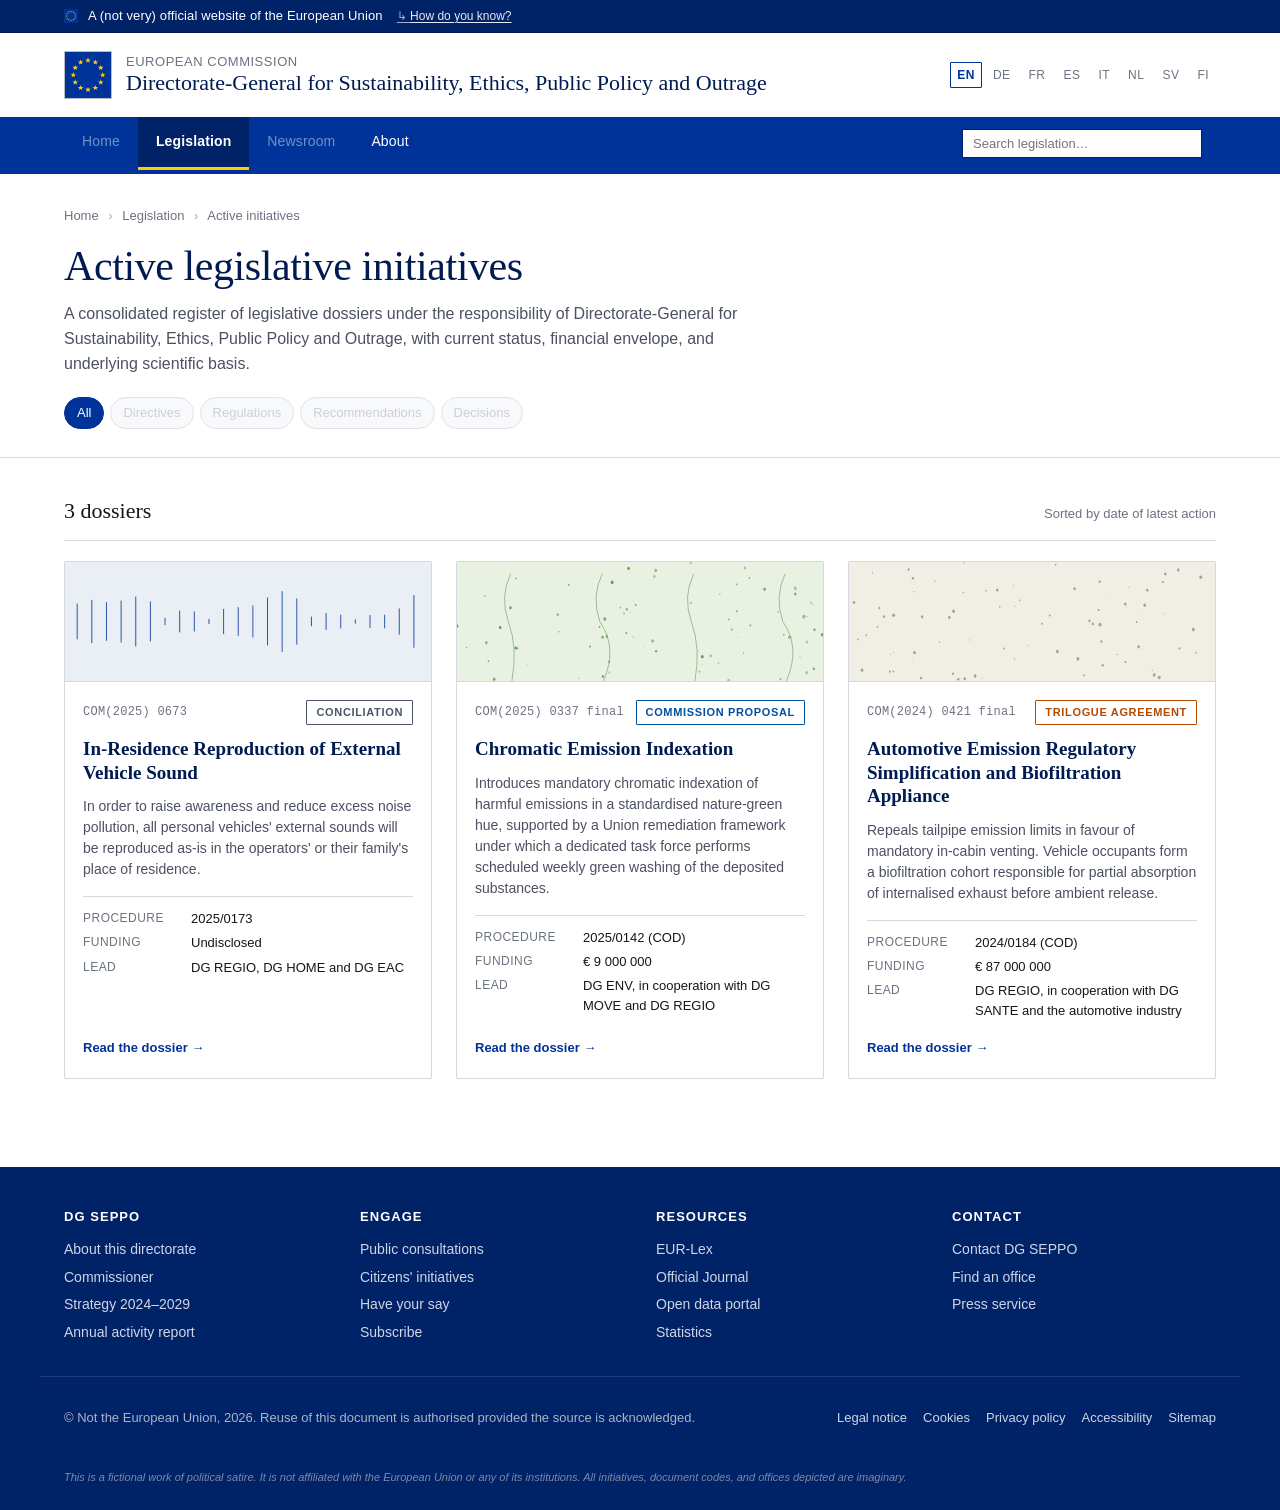
==== commit 3385963f: "Work work" ====
--- a/docs/index.html
+++ b/docs/index.html
@@ -139,86 +139,86 @@
     <path d="M540 160 q 24 -45 -6 -80 q -14 -34 4 -64"/>
   </g>
   <g fill="#4a8a3c">
-    <circle cx="534.8" cy="132.3" r="1.22" opacity="0.80"/>
-    <circle cx="290.4" cy="96.8" r="1.74" opacity="0.47"/>
-    <circle cx="277.8" cy="153.1" r="0.62" opacity="0.48"/>
-    <circle cx="43.3" cy="1.3" r="1.18" opacity="0.42"/>
-    <circle cx="271.1" cy="100.8" r="1.87" opacity="0.77"/>
-    <circle cx="500.3" cy="39.8" r="1.75" opacity="0.62"/>
-    <circle cx="165.0" cy="60.1" r="1.41" opacity="0.74"/>
-    <circle cx="312.7" cy="21.6" r="1.95" opacity="0.55"/>
-    <circle cx="51.1" cy="149.3" r="1.56" opacity="0.54"/>
-    <circle cx="303.3" cy="4.8" r="0.58" opacity="0.64"/>
-    <circle cx="581.5" cy="107.5" r="2.20" opacity="0.69"/>
-    <circle cx="477.6" cy="50.3" r="2.01" opacity="0.41"/>
-    <circle cx="596.0" cy="83.2" r="1.13" opacity="0.53"/>
-    <circle cx="45.0" cy="82.7" r="1.74" opacity="0.63"/>
-    <circle cx="104.5" cy="73.0" r="0.70" opacity="0.73"/>
-    <circle cx="59.1" cy="146.3" r="1.47" opacity="0.74"/>
-    <circle cx="362.6" cy="61.6" r="2.11" opacity="0.73"/>
-    <circle cx="185.8" cy="121.3" r="0.82" opacity="0.41"/>
-    <circle cx="494.5" cy="126.3" r="0.79" opacity="0.71"/>
-    <circle cx="262.0" cy="99.0" r="2.44" opacity="0.36"/>
-    <circle cx="500.2" cy="158.2" r="0.99" opacity="0.58"/>
-    <circle cx="185.5" cy="139.8" r="2.25" opacity="0.76"/>
-    <circle cx="190.8" cy="136.9" r="2.00" opacity="0.49"/>
-    <circle cx="181.0" cy="126.8" r="1.68" opacity="0.45"/>
-    <circle cx="1.8" cy="84.3" r="0.86" opacity="0.47"/>
-    <circle cx="415.5" cy="85.0" r="1.76" opacity="0.40"/>
-    <circle cx="180.5" cy="134.5" r="1.77" opacity="0.72"/>
-    <circle cx="450.6" cy="131.3" r="1.44" opacity="0.56"/>
-    <circle cx="72.7" cy="74.8" r="1.13" opacity="0.61"/>
-    <circle cx="327.4" cy="116.3" r="0.86" opacity="0.59"/>
-    <circle cx="493.4" cy="156.1" r="0.73" opacity="0.57"/>
-    <circle cx="128.4" cy="5.8" r="0.63" opacity="0.36"/>
-    <circle cx="145.6" cy="15.6" r="0.93" opacity="0.51"/>
-    <circle cx="446.2" cy="19.9" r="1.92" opacity="0.41"/>
-    <circle cx="114.7" cy="58.5" r="1.56" opacity="0.46"/>
-    <circle cx="28.1" cy="156.2" r="1.14" opacity="0.77"/>
-    <circle cx="360.7" cy="24.5" r="1.96" opacity="0.51"/>
-    <circle cx="278.2" cy="46.1" r="1.20" opacity="0.42"/>
-    <circle cx="510.8" cy="99.1" r="1.50" opacity="0.48"/>
-    <circle cx="446.6" cy="111.6" r="1.44" opacity="0.58"/>
-    <circle cx="170.7" cy="102.5" r="0.79" opacity="0.77"/>
-    <circle cx="397.0" cy="54.0" r="0.72" opacity="0.68"/>
-    <circle cx="369.5" cy="83.9" r="0.56" opacity="0.70"/>
-    <circle cx="170.0" cy="146.4" r="0.58" opacity="0.64"/>
-    <circle cx="238.9" cy="110.6" r="1.35" opacity="0.69"/>
-    <circle cx="84.9" cy="149.3" r="2.27" opacity="0.36"/>
-    <circle cx="30.6" cy="50.1" r="0.70" opacity="0.40"/>
-    <circle cx="477.8" cy="151.0" r="2.04" opacity="0.61"/>
-    <circle cx="19.8" cy="73.5" r="2.46" opacity="0.47"/>
-    <circle cx="91.2" cy="83.6" r="2.15" opacity="0.53"/>
-    <circle cx="283.5" cy="10.5" r="1.44" opacity="0.51"/>
-    <circle cx="211.0" cy="72.2" r="1.02" opacity="0.59"/>
-    <circle cx="103.4" cy="5.7" r="1.92" opacity="0.60"/>
-    <circle cx="500.6" cy="99.8" r="1.98" opacity="0.76"/>
-    <circle cx="228.3" cy="126.8" r="1.04" opacity="0.39"/>
-    <circle cx="390.0" cy="48.4" r="0.60" opacity="0.62"/>
-    <circle cx="482.8" cy="54.5" r="1.37" opacity="0.49"/>
-    <circle cx="368.4" cy="99.5" r="0.60" opacity="0.41"/>
-    <circle cx="587.5" cy="137.7" r="1.66" opacity="0.47"/>
-    <circle cx="429.8" cy="76.5" r="1.64" opacity="0.72"/>
-    <circle cx="418.8" cy="115.1" r="1.52" opacity="0.57"/>
-    <circle cx="411.1" cy="89.3" r="0.51" opacity="0.40"/>
-    <circle cx="580.4" cy="120.2" r="1.60" opacity="0.55"/>
-    <circle cx="542.6" cy="50.8" r="2.40" opacity="0.62"/>
-    <circle cx="461.6" cy="153.7" r="1.98" opacity="0.41"/>
-    <circle cx="61.2" cy="14.7" r="1.30" opacity="0.38"/>
-    <circle cx="47.8" cy="89.4" r="1.37" opacity="0.76"/>
-    <circle cx="569.0" cy="64.7" r="2.23" opacity="0.44"/>
-    <circle cx="235.1" cy="148.4" r="1.47" opacity="0.46"/>
-    <circle cx="312.1" cy="90.1" r="0.88" opacity="0.45"/>
-    <circle cx="478.8" cy="104.4" r="1.45" opacity="0.49"/>
-    <circle cx="417.9" cy="98.0" r="2.18" opacity="0.42"/>
-    <circle cx="56.7" cy="58.2" r="0.66" opacity="0.66"/>
-    <circle cx="207.6" cy="33.9" r="1.55" opacity="0.56"/>
-    <circle cx="424.7" cy="34.4" r="2.00" opacity="0.37"/>
-    <circle cx="594.7" cy="128.8" r="2.04" opacity="0.68"/>
-    <circle cx="437.4" cy="104.7" r="2.15" opacity="0.68"/>
-    <circle cx="323.0" cy="5.4" r="0.85" opacity="0.72"/>
-    <circle cx="464.9" cy="20.4" r="0.68" opacity="0.69"/>
-    <circle cx="276.4" cy="35.7" r="1.90" opacity="0.77"/>
+    <circle cx="480.9" cy="85.4" r="1.55" opacity="0.56"/>
+    <circle cx="458.6" cy="66.3" r="1.62" opacity="0.52"/>
+    <circle cx="249.6" cy="148.8" r="1.46" opacity="0.35"/>
+    <circle cx="70.7" cy="87.9" r="2.15" opacity="0.77"/>
+    <circle cx="249.8" cy="134.3" r="1.37" opacity="0.78"/>
+    <circle cx="115.0" cy="137.8" r="0.81" opacity="0.40"/>
+    <circle cx="598.5" cy="97.8" r="2.34" opacity="0.70"/>
+    <circle cx="415.9" cy="126.2" r="2.20" opacity="0.42"/>
+    <circle cx="461.0" cy="101.3" r="0.93" opacity="0.38"/>
+    <circle cx="289.0" cy="100.7" r="0.83" opacity="0.77"/>
+    <circle cx="278.4" cy="63.6" r="1.90" opacity="0.56"/>
+    <circle cx="573.5" cy="73.3" r="0.95" opacity="0.64"/>
+    <circle cx="339.1" cy="69.2" r="0.58" opacity="0.56"/>
+    <circle cx="307.7" cy="113.9" r="0.61" opacity="0.62"/>
+    <circle cx="530.3" cy="157.6" r="1.39" opacity="0.68"/>
+    <circle cx="535.7" cy="97.7" r="1.25" opacity="0.69"/>
+    <circle cx="15.5" cy="115.0" r="1.01" opacity="0.71"/>
+    <circle cx="167.0" cy="93.7" r="0.93" opacity="0.79"/>
+    <circle cx="277.6" cy="95.6" r="1.56" opacity="0.73"/>
+    <circle cx="580.3" cy="54.5" r="1.19" opacity="0.55"/>
+    <circle cx="281.3" cy="8.7" r="2.19" opacity="0.80"/>
+    <circle cx="87.7" cy="61.5" r="2.11" opacity="0.79"/>
+    <circle cx="69.3" cy="15.9" r="0.50" opacity="0.52"/>
+    <circle cx="544.8" cy="101.0" r="2.06" opacity="0.56"/>
+    <circle cx="325.8" cy="11.3" r="2.36" opacity="0.52"/>
+    <circle cx="0.1" cy="85.9" r="2.34" opacity="0.73"/>
+    <circle cx="242.4" cy="76.8" r="2.40" opacity="0.67"/>
+    <circle cx="249.3" cy="66.6" r="0.57" opacity="0.53"/>
+    <circle cx="472.1" cy="8.0" r="1.94" opacity="0.42"/>
+    <circle cx="165.1" cy="70.7" r="1.82" opacity="0.58"/>
+    <circle cx="582.5" cy="56.5" r="0.76" opacity="0.77"/>
+    <circle cx="584.9" cy="143.7" r="1.70" opacity="0.72"/>
+    <circle cx="96.6" cy="22.0" r="1.14" opacity="0.79"/>
+    <circle cx="239.2" cy="154.1" r="1.75" opacity="0.78"/>
+    <circle cx="183.0" cy="30.8" r="1.46" opacity="0.59"/>
+    <circle cx="45.9" cy="45.7" r="1.22" opacity="0.56"/>
+    <circle cx="199.9" cy="156.1" r="0.90" opacity="0.59"/>
+    <circle cx="568.5" cy="73.5" r="2.44" opacity="0.56"/>
+    <circle cx="573.1" cy="148.8" r="2.14" opacity="0.46"/>
+    <circle cx="233.7" cy="87.3" r="1.43" opacity="0.65"/>
+    <circle cx="458.7" cy="30.0" r="1.26" opacity="0.67"/>
+    <circle cx="573.6" cy="107.6" r="2.03" opacity="0.40"/>
+    <circle cx="430.9" cy="43.3" r="1.28" opacity="0.38"/>
+    <circle cx="526.4" cy="67.4" r="1.03" opacity="0.70"/>
+    <circle cx="48.1" cy="108.6" r="2.32" opacity="0.52"/>
+    <circle cx="469.8" cy="122.2" r="0.98" opacity="0.66"/>
+    <circle cx="323.6" cy="19.4" r="1.94" opacity="0.47"/>
+    <circle cx="445.1" cy="159.4" r="2.30" opacity="0.43"/>
+    <circle cx="401.4" cy="138.1" r="0.68" opacity="0.57"/>
+    <circle cx="562.5" cy="127.9" r="0.92" opacity="0.42"/>
+    <circle cx="504.3" cy="36.7" r="1.99" opacity="0.77"/>
+    <circle cx="51.5" cy="133.3" r="1.21" opacity="0.75"/>
+    <circle cx="218.1" cy="113.7" r="1.47" opacity="0.73"/>
+    <circle cx="554.5" cy="35.5" r="2.42" opacity="0.42"/>
+    <circle cx="292.9" cy="57.7" r="1.57" opacity="0.57"/>
+    <circle cx="548.3" cy="101.3" r="1.04" opacity="0.40"/>
+    <circle cx="99.5" cy="116.1" r="1.37" opacity="0.57"/>
+    <circle cx="554.5" cy="43.1" r="2.06" opacity="0.65"/>
+    <circle cx="397.5" cy="147.3" r="1.64" opacity="0.44"/>
+    <circle cx="450.5" cy="90.9" r="1.95" opacity="0.41"/>
+    <circle cx="586.0" cy="91.2" r="1.70" opacity="0.79"/>
+    <circle cx="254.3" cy="27.4" r="2.39" opacity="0.79"/>
+    <circle cx="96.4" cy="115.6" r="2.23" opacity="0.75"/>
+    <circle cx="479.3" cy="21.3" r="1.28" opacity="0.73"/>
+    <circle cx="383.1" cy="0.8" r="2.08" opacity="0.35"/>
+    <circle cx="428.5" cy="136.3" r="1.11" opacity="0.57"/>
+    <circle cx="61.0" cy="157.7" r="2.29" opacity="0.68"/>
+    <circle cx="267.8" cy="61.3" r="1.24" opacity="0.64"/>
+    <circle cx="283.7" cy="67.6" r="0.86" opacity="0.62"/>
+    <circle cx="402.2" cy="127.4" r="2.43" opacity="0.78"/>
+    <circle cx="320.7" cy="106.1" r="2.22" opacity="0.55"/>
+    <circle cx="9.4" cy="56.9" r="0.57" opacity="0.64"/>
+    <circle cx="245.5" cy="100.2" r="2.01" opacity="0.59"/>
+    <circle cx="395.2" cy="119.0" r="0.71" opacity="0.36"/>
+    <circle cx="273.8" cy="69.2" r="1.17" opacity="0.68"/>
+    <circle cx="445.7" cy="77.1" r="1.24" opacity="0.72"/>
+    <circle cx="383.7" cy="54.9" r="1.43" opacity="0.57"/>
+    <circle cx="326.3" cy="120.1" r="1.70" opacity="0.71"/>
+    <circle cx="383.5" cy="29.7" r="1.05" opacity="0.42"/>
+    <circle cx="238.7" cy="101.1" r="1.96" opacity="0.68"/>
   </g>
 </svg></div>
   <div class="card__body">
@@ -240,86 +240,86 @@
   <div class="card__hero"><svg viewBox="0 0 600 160" preserveAspectRatio="none" xmlns="http://www.w3.org/2000/svg" aria-hidden="true">
   <rect width="600" height="160" fill="#f1eee5"/>
   <g fill="#7a6f55" opacity="0.6">
-    <circle cx="129.9" cy="145.6" r="0.99"/>
-    <circle cx="3.9" cy="17.7" r="1.51"/>
-    <circle cx="182.4" cy="67.8" r="1.86"/>
-    <circle cx="342.5" cy="41.7" r="0.74"/>
-    <circle cx="306.2" cy="118.9" r="0.57"/>
-    <circle cx="452.0" cy="128.3" r="2.30"/>
-    <circle cx="327.0" cy="0.2" r="1.39"/>
-    <circle cx="528.4" cy="58.5" r="0.93"/>
-    <circle cx="456.1" cy="15.2" r="1.03"/>
-    <circle cx="370.8" cy="102.7" r="0.76"/>
-    <circle cx="119.7" cy="158.5" r="1.79"/>
-    <circle cx="348.9" cy="33.4" r="1.01"/>
-    <circle cx="470.5" cy="59.4" r="0.61"/>
-    <circle cx="478.5" cy="125.2" r="1.70"/>
-    <circle cx="415.1" cy="77.6" r="1.62"/>
-    <circle cx="498.8" cy="10.0" r="0.80"/>
-    <circle cx="181.1" cy="119.5" r="0.84"/>
-    <circle cx="446.6" cy="126.8" r="1.93"/>
-    <circle cx="211.0" cy="114.4" r="2.01"/>
-    <circle cx="116.1" cy="17.7" r="1.09"/>
-    <circle cx="255.9" cy="66.8" r="0.52"/>
-    <circle cx="438.2" cy="69.5" r="1.57"/>
-    <circle cx="402.9" cy="77.5" r="2.02"/>
-    <circle cx="248.4" cy="100.7" r="1.74"/>
-    <circle cx="106.1" cy="134.0" r="2.38"/>
-    <circle cx="323.5" cy="140.8" r="1.49"/>
-    <circle cx="446.1" cy="37.0" r="1.95"/>
-    <circle cx="156.7" cy="150.8" r="2.22"/>
-    <circle cx="500.5" cy="55.0" r="1.96"/>
-    <circle cx="534.1" cy="135.7" r="1.70"/>
-    <circle cx="405.9" cy="53.4" r="0.52"/>
-    <circle cx="466.6" cy="113.2" r="2.36"/>
-    <circle cx="83.3" cy="124.2" r="0.87"/>
-    <circle cx="453.2" cy="108.2" r="0.87"/>
-    <circle cx="526.0" cy="139.2" r="2.33"/>
-    <circle cx="208.9" cy="44.1" r="0.93"/>
-    <circle cx="428.0" cy="22.5" r="0.98"/>
-    <circle cx="77.8" cy="96.9" r="2.37"/>
-    <circle cx="8.0" cy="96.6" r="2.34"/>
-    <circle cx="530.7" cy="8.7" r="1.92"/>
-    <circle cx="477.1" cy="138.9" r="1.46"/>
-    <circle cx="44.0" cy="85.5" r="2.09"/>
-    <circle cx="237.0" cy="96.6" r="2.36"/>
-    <circle cx="345.3" cy="39.7" r="1.57"/>
-    <circle cx="358.5" cy="107.4" r="1.24"/>
-    <circle cx="505.5" cy="159.5" r="1.40"/>
-    <circle cx="91.2" cy="114.7" r="1.68"/>
-    <circle cx="87.5" cy="22.7" r="1.98"/>
-    <circle cx="52.8" cy="19.2" r="0.63"/>
-    <circle cx="305.6" cy="33.5" r="0.70"/>
-    <circle cx="556.5" cy="74.8" r="1.40"/>
-    <circle cx="24.5" cy="87.7" r="2.02"/>
-    <circle cx="388.8" cy="144.5" r="0.92"/>
-    <circle cx="414.1" cy="69.9" r="0.74"/>
-    <circle cx="242.8" cy="112.8" r="1.04"/>
-    <circle cx="106.2" cy="90.0" r="1.00"/>
-    <circle cx="161.8" cy="15.6" r="2.27"/>
-    <circle cx="249.1" cy="2.4" r="0.65"/>
-    <circle cx="282.0" cy="14.3" r="2.25"/>
-    <circle cx="339.8" cy="37.7" r="2.38"/>
-    <circle cx="359.8" cy="140.8" r="1.68"/>
-    <circle cx="374.1" cy="100.0" r="2.03"/>
-    <circle cx="458.6" cy="114.3" r="1.47"/>
-    <circle cx="571.0" cy="58.3" r="2.34"/>
-    <circle cx="226.2" cy="11.3" r="1.45"/>
-    <circle cx="243.7" cy="14.7" r="1.83"/>
-    <circle cx="254.7" cy="45.9" r="0.74"/>
-    <circle cx="26.4" cy="110.1" r="1.93"/>
-    <circle cx="579.4" cy="55.5" r="0.61"/>
-    <circle cx="59.8" cy="13.5" r="0.82"/>
-    <circle cx="365.4" cy="48.0" r="2.33"/>
-    <circle cx="550.4" cy="1.0" r="2.26"/>
-    <circle cx="329.4" cy="137.1" r="0.63"/>
-    <circle cx="89.3" cy="131.1" r="2.13"/>
-    <circle cx="296.2" cy="59.9" r="0.79"/>
-    <circle cx="398.9" cy="52.1" r="2.21"/>
-    <circle cx="510.1" cy="48.7" r="2.31"/>
-    <circle cx="232.8" cy="19.2" r="1.57"/>
-    <circle cx="28.4" cy="96.2" r="0.54"/>
-    <circle cx="28.0" cy="65.6" r="1.15"/>
+    <circle cx="164.4" cy="74.5" r="2.10"/>
+    <circle cx="471.5" cy="80.8" r="1.42"/>
+    <circle cx="206.7" cy="153.3" r="2.28"/>
+    <circle cx="416.0" cy="138.8" r="1.70"/>
+    <circle cx="104.2" cy="133.1" r="0.52"/>
+    <circle cx="106.4" cy="40.1" r="0.96"/>
+    <circle cx="187.5" cy="41.1" r="1.08"/>
+    <circle cx="329.0" cy="71.9" r="1.42"/>
+    <circle cx="49.8" cy="61.9" r="1.57"/>
+    <circle cx="271.8" cy="59.4" r="0.81"/>
+    <circle cx="118.3" cy="156.1" r="1.85"/>
+    <circle cx="497.1" cy="145.8" r="0.87"/>
+    <circle cx="439.8" cy="124.3" r="1.09"/>
+    <circle cx="46.8" cy="87.3" r="1.26"/>
+    <circle cx="269.3" cy="31.6" r="0.83"/>
+    <circle cx="542.0" cy="116.2" r="1.57"/>
+    <circle cx="141.0" cy="26.0" r="1.01"/>
+    <circle cx="170.5" cy="150.3" r="1.64"/>
+    <circle cx="516.7" cy="69.8" r="0.73"/>
+    <circle cx="453.2" cy="134.4" r="1.48"/>
+    <circle cx="171.4" cy="66.3" r="2.43"/>
+    <circle cx="104.8" cy="22.0" r="1.96"/>
+    <circle cx="369.8" cy="36.0" r="2.00"/>
+    <circle cx="67.0" cy="147.4" r="1.55"/>
+    <circle cx="518.5" cy="16.2" r="2.00"/>
+    <circle cx="243.0" cy="37.6" r="2.06"/>
+    <circle cx="500.3" cy="151.9" r="2.45"/>
+    <circle cx="474.1" cy="67.4" r="0.59"/>
+    <circle cx="68.2" cy="124.0" r="0.80"/>
+    <circle cx="472.1" cy="53.8" r="0.53"/>
+    <circle cx="217.9" cy="156.4" r="0.73"/>
+    <circle cx="411.1" cy="26.5" r="1.75"/>
+    <circle cx="189.8" cy="156.9" r="2.09"/>
+    <circle cx="338.8" cy="3.6" r="1.33"/>
+    <circle cx="179.2" cy="157.8" r="1.95"/>
+    <circle cx="72.8" cy="147.1" r="1.34"/>
+    <circle cx="271.4" cy="130.5" r="1.09"/>
+    <circle cx="385.3" cy="152.5" r="1.46"/>
+    <circle cx="508.6" cy="155.3" r="2.43"/>
+    <circle cx="28.3" cy="98.5" r="1.25"/>
+    <circle cx="409.3" cy="64.8" r="1.51"/>
+    <circle cx="569.3" cy="121.9" r="1.15"/>
+    <circle cx="594.6" cy="11.6" r="0.65"/>
+    <circle cx="489.0" cy="37.9" r="1.87"/>
+    <circle cx="253.9" cy="116.4" r="1.39"/>
+    <circle cx="576.6" cy="20.6" r="2.35"/>
+    <circle cx="148.3" cy="107.9" r="1.14"/>
+    <circle cx="224.7" cy="38.5" r="1.18"/>
+    <circle cx="38.4" cy="14.5" r="0.96"/>
+    <circle cx="454.3" cy="59.5" r="0.61"/>
+    <circle cx="107.4" cy="121.8" r="2.26"/>
+    <circle cx="21.4" cy="145.4" r="2.14"/>
+    <circle cx="198.0" cy="104.8" r="0.79"/>
+    <circle cx="423.5" cy="41.5" r="0.57"/>
+    <circle cx="14.4" cy="104.1" r="1.24"/>
+    <circle cx="279.7" cy="51.5" r="1.21"/>
+    <circle cx="399.8" cy="83.2" r="1.80"/>
+    <circle cx="474.8" cy="114.1" r="2.16"/>
+    <circle cx="8.2" cy="54.5" r="1.91"/>
+    <circle cx="247.2" cy="60.2" r="1.15"/>
+    <circle cx="453.0" cy="56.5" r="2.05"/>
+    <circle cx="394.2" cy="79.2" r="1.85"/>
+    <circle cx="564.5" cy="90.9" r="2.40"/>
+    <circle cx="341.6" cy="120.4" r="2.31"/>
+    <circle cx="458.6" cy="33.6" r="0.79"/>
+    <circle cx="514.4" cy="27.2" r="1.51"/>
+    <circle cx="57.2" cy="73.4" r="1.78"/>
+    <circle cx="103.6" cy="36.1" r="0.52"/>
+    <circle cx="119.9" cy="73.6" r="2.08"/>
+    <circle cx="97.8" cy="10.1" r="1.63"/>
+    <circle cx="539.7" cy="10.6" r="2.13"/>
+    <circle cx="484.8" cy="58.0" r="2.09"/>
+    <circle cx="316.5" cy="83.0" r="1.40"/>
+    <circle cx="188.6" cy="1.4" r="0.93"/>
+    <circle cx="73.1" cy="71.6" r="2.36"/>
+    <circle cx="375.2" cy="130.2" r="2.45"/>
+    <circle cx="293.7" cy="112.7" r="0.73"/>
+    <circle cx="411.6" cy="84.3" r="2.50"/>
+    <circle cx="72.8" cy="121.8" r="0.72"/>
+    <circle cx="413.7" cy="107.0" r="1.63"/>
   </g>
 </svg></div>
   <div class="card__body">
@@ -348,8 +348,8 @@
     <div class="site-footer__col">
       <h4>DG SEPPO</h4>
       <ul>
-        <li><a href="#">About this directorate</a></li>
-        <li><a href="#">Commissioner</a></li>
+        <li><a href="/about.html">About this directorate</a></li>
+        <li><a href="/about.html">Commissioner</a></li>
         <li><a href="#">Strategy 2024–2029</a></li>
         <li><a href="#">Annual activity report</a></li>
       </ul>
@@ -375,7 +375,7 @@
     <div class="site-footer__col">
       <h4>Contact</h4>
       <ul>
-        <li><a href="#">Contact DG SEPPO</a></li>
+        <li><a href="/about.html">Contact DG SEPPO</a></li>
         <li><a href="#">Find an office</a></li>
         <li><a href="#">Press service</a></li>
       </ul>
--- a/docs/assets/styles.css
+++ b/docs/assets/styles.css
@@ -730,7 +730,7 @@
    references into a single, clearly bounded block. Visually marks the
    point at which the satirical body ends and the genuine science begins. */
 .document__body .science-zone {
-  margin: 72px 0 40px;
+  margin: 40px 0 40px;
   padding: 28px 32px 24px;
   background: #f7faf6;
   border: 1px solid var(--hairline);
@@ -925,7 +925,10 @@
 .document__body .plain-english p {
   margin: 0;
 }
-
+.document__body .plain-english p img {
+  margin-top: 16px;
+  border-radius: 2px;
+}
 /* Articles section — pushed to the back; rendered slightly smaller so the
    reader gets the gist (plain-English + science) before the legal apparatus */
 .document__body .articles {
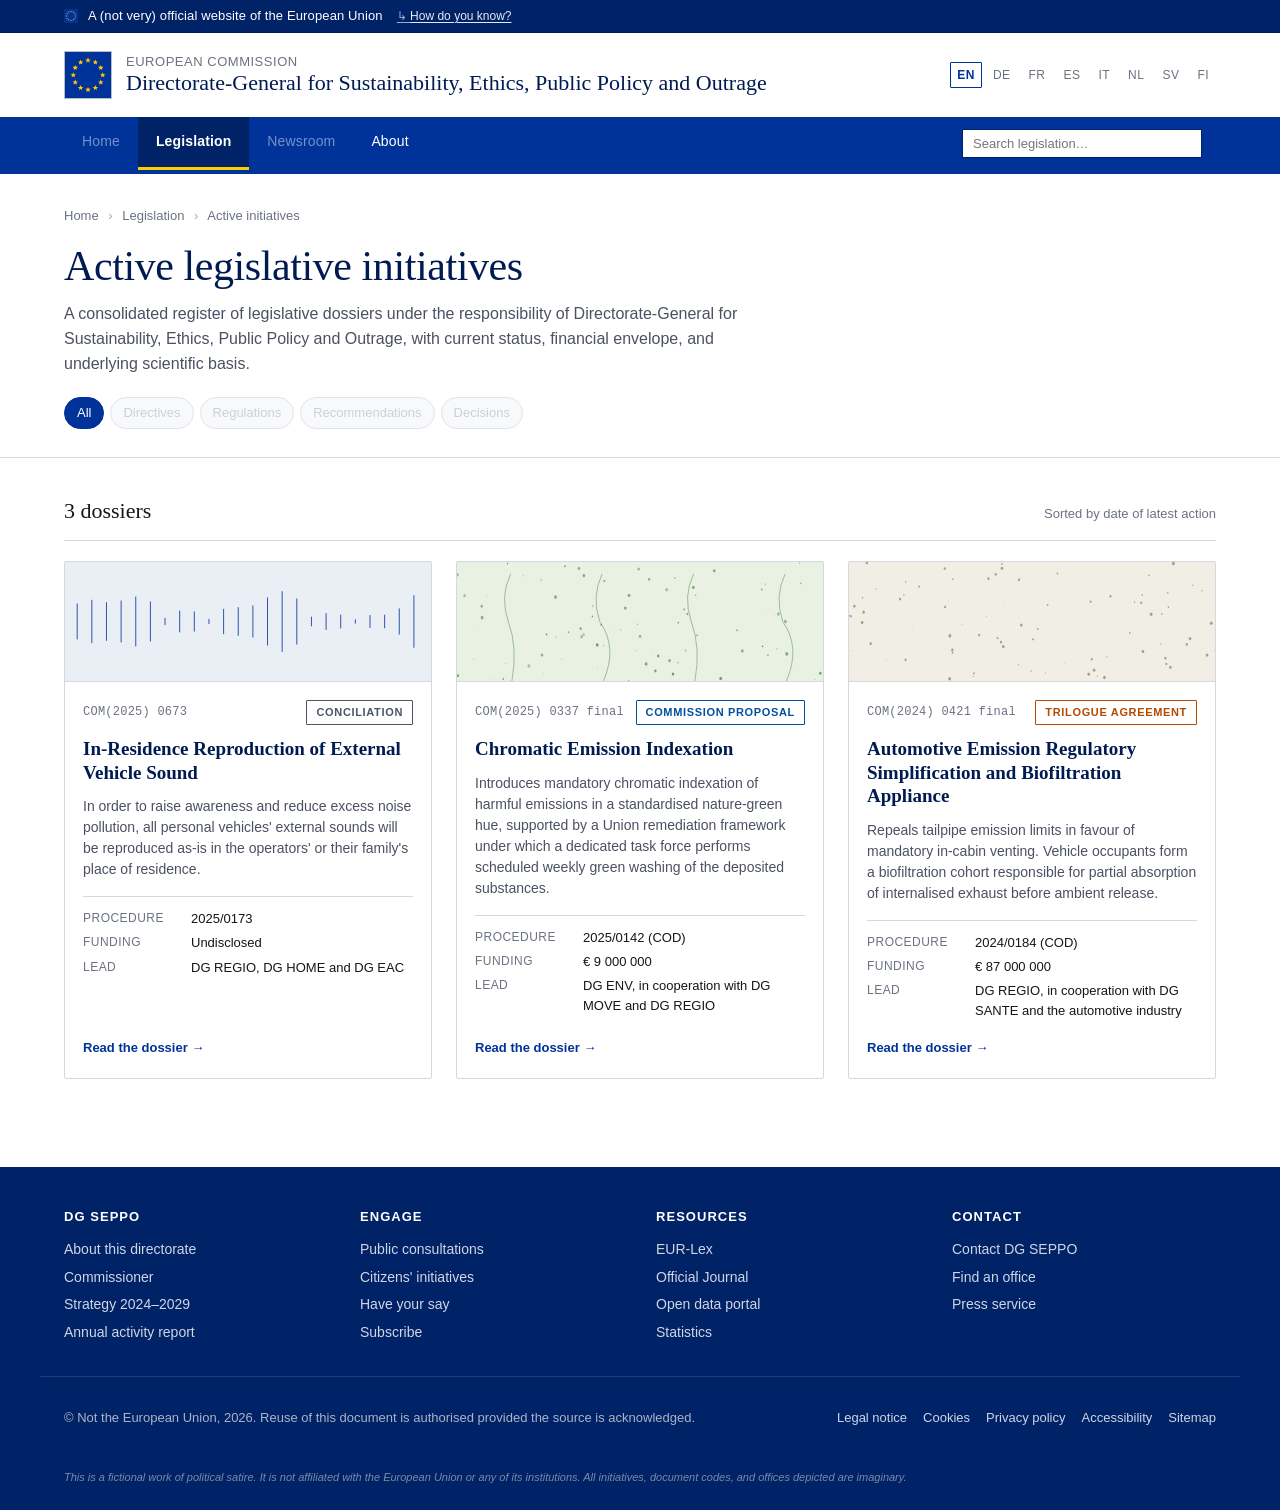
==== commit 46a94399: "Work" ====
--- a/docs/index.html
+++ b/docs/index.html
@@ -7,12 +7,12 @@
 <title>Active legislative initiatives — Directorate-General for Sustainability, Ethics, Public Policy and Outrage</title>
 <meta name="description" content="Directorate-General SEPPO — a satirical legislative-initiatives portal. Each imagined EU directive is paired with real peer-reviewed scientific research on the underlying public-health issue.">
 <meta name="robots" content="index,follow">
-<link rel="canonical" href="https://https://panunu.github.io/directorate-general-for-sustainability-outrage/">
+<link rel="canonical" href="https://panunu.github.io/directorate-general-for-sustainability-outrage/">
 <meta property="og:type" content="website">
 <meta property="og:title" content="Active legislative initiatives — Directorate-General for Sustainability, Ethics, Public Policy and Outrage">
 <meta property="og:description" content="Directorate-General SEPPO — a satirical legislative-initiatives portal. Each imagined EU directive is paired with real peer-reviewed scientific research on the underlying public-health issue.">
-<meta property="og:url" content="https://https://panunu.github.io/directorate-general-for-sustainability-outrage/">
-<meta property="og:image" content="https://https://panunu.github.io/directorate-general-for-sustainability-outrage/assets/og-image.svg">
+<meta property="og:url" content="https://panunu.github.io/directorate-general-for-sustainability-outrage/">
+<meta property="og:image" content="https://panunu.github.io/directorate-general-for-sustainability-outrage/assets/og-image.svg">
 <meta property="og:image:width" content="1200">
 <meta property="og:image:height" content="630">
 <meta property="og:site_name" content="Directorate-General for Sustainability, Ethics, Public Policy and Outrage">
@@ -20,7 +20,7 @@
 <meta name="twitter:card" content="summary_large_image">
 <meta name="twitter:title" content="Active legislative initiatives — Directorate-General for Sustainability, Ethics, Public Policy and Outrage">
 <meta name="twitter:description" content="Directorate-General SEPPO — a satirical legislative-initiatives portal. Each imagined EU directive is paired with real peer-reviewed scientific research on the underlying public-health issue.">
-<meta name="twitter:image" content="https://https://panunu.github.io/directorate-general-for-sustainability-outrage/assets/og-image.svg">
+<meta name="twitter:image" content="https://panunu.github.io/directorate-general-for-sustainability-outrage/assets/og-image.svg">
 <link rel="icon" type="image/svg+xml" href="favicon.svg">
 <link rel="stylesheet" href="assets/styles.css">
 <script src="assets/search.js" defer></script>
@@ -139,86 +139,86 @@
     <path d="M540 160 q 24 -45 -6 -80 q -14 -34 4 -64"/>
   </g>
   <g fill="#4a8a3c">
-    <circle cx="480.9" cy="85.4" r="1.55" opacity="0.56"/>
-    <circle cx="458.6" cy="66.3" r="1.62" opacity="0.52"/>
-    <circle cx="249.6" cy="148.8" r="1.46" opacity="0.35"/>
-    <circle cx="70.7" cy="87.9" r="2.15" opacity="0.77"/>
-    <circle cx="249.8" cy="134.3" r="1.37" opacity="0.78"/>
-    <circle cx="115.0" cy="137.8" r="0.81" opacity="0.40"/>
-    <circle cx="598.5" cy="97.8" r="2.34" opacity="0.70"/>
-    <circle cx="415.9" cy="126.2" r="2.20" opacity="0.42"/>
-    <circle cx="461.0" cy="101.3" r="0.93" opacity="0.38"/>
-    <circle cx="289.0" cy="100.7" r="0.83" opacity="0.77"/>
-    <circle cx="278.4" cy="63.6" r="1.90" opacity="0.56"/>
-    <circle cx="573.5" cy="73.3" r="0.95" opacity="0.64"/>
-    <circle cx="339.1" cy="69.2" r="0.58" opacity="0.56"/>
-    <circle cx="307.7" cy="113.9" r="0.61" opacity="0.62"/>
-    <circle cx="530.3" cy="157.6" r="1.39" opacity="0.68"/>
-    <circle cx="535.7" cy="97.7" r="1.25" opacity="0.69"/>
-    <circle cx="15.5" cy="115.0" r="1.01" opacity="0.71"/>
-    <circle cx="167.0" cy="93.7" r="0.93" opacity="0.79"/>
-    <circle cx="277.6" cy="95.6" r="1.56" opacity="0.73"/>
-    <circle cx="580.3" cy="54.5" r="1.19" opacity="0.55"/>
-    <circle cx="281.3" cy="8.7" r="2.19" opacity="0.80"/>
-    <circle cx="87.7" cy="61.5" r="2.11" opacity="0.79"/>
-    <circle cx="69.3" cy="15.9" r="0.50" opacity="0.52"/>
-    <circle cx="544.8" cy="101.0" r="2.06" opacity="0.56"/>
-    <circle cx="325.8" cy="11.3" r="2.36" opacity="0.52"/>
-    <circle cx="0.1" cy="85.9" r="2.34" opacity="0.73"/>
-    <circle cx="242.4" cy="76.8" r="2.40" opacity="0.67"/>
-    <circle cx="249.3" cy="66.6" r="0.57" opacity="0.53"/>
-    <circle cx="472.1" cy="8.0" r="1.94" opacity="0.42"/>
-    <circle cx="165.1" cy="70.7" r="1.82" opacity="0.58"/>
-    <circle cx="582.5" cy="56.5" r="0.76" opacity="0.77"/>
-    <circle cx="584.9" cy="143.7" r="1.70" opacity="0.72"/>
-    <circle cx="96.6" cy="22.0" r="1.14" opacity="0.79"/>
-    <circle cx="239.2" cy="154.1" r="1.75" opacity="0.78"/>
-    <circle cx="183.0" cy="30.8" r="1.46" opacity="0.59"/>
-    <circle cx="45.9" cy="45.7" r="1.22" opacity="0.56"/>
-    <circle cx="199.9" cy="156.1" r="0.90" opacity="0.59"/>
-    <circle cx="568.5" cy="73.5" r="2.44" opacity="0.56"/>
-    <circle cx="573.1" cy="148.8" r="2.14" opacity="0.46"/>
-    <circle cx="233.7" cy="87.3" r="1.43" opacity="0.65"/>
-    <circle cx="458.7" cy="30.0" r="1.26" opacity="0.67"/>
-    <circle cx="573.6" cy="107.6" r="2.03" opacity="0.40"/>
-    <circle cx="430.9" cy="43.3" r="1.28" opacity="0.38"/>
-    <circle cx="526.4" cy="67.4" r="1.03" opacity="0.70"/>
-    <circle cx="48.1" cy="108.6" r="2.32" opacity="0.52"/>
-    <circle cx="469.8" cy="122.2" r="0.98" opacity="0.66"/>
-    <circle cx="323.6" cy="19.4" r="1.94" opacity="0.47"/>
-    <circle cx="445.1" cy="159.4" r="2.30" opacity="0.43"/>
-    <circle cx="401.4" cy="138.1" r="0.68" opacity="0.57"/>
-    <circle cx="562.5" cy="127.9" r="0.92" opacity="0.42"/>
-    <circle cx="504.3" cy="36.7" r="1.99" opacity="0.77"/>
-    <circle cx="51.5" cy="133.3" r="1.21" opacity="0.75"/>
-    <circle cx="218.1" cy="113.7" r="1.47" opacity="0.73"/>
-    <circle cx="554.5" cy="35.5" r="2.42" opacity="0.42"/>
-    <circle cx="292.9" cy="57.7" r="1.57" opacity="0.57"/>
-    <circle cx="548.3" cy="101.3" r="1.04" opacity="0.40"/>
-    <circle cx="99.5" cy="116.1" r="1.37" opacity="0.57"/>
-    <circle cx="554.5" cy="43.1" r="2.06" opacity="0.65"/>
-    <circle cx="397.5" cy="147.3" r="1.64" opacity="0.44"/>
-    <circle cx="450.5" cy="90.9" r="1.95" opacity="0.41"/>
-    <circle cx="586.0" cy="91.2" r="1.70" opacity="0.79"/>
-    <circle cx="254.3" cy="27.4" r="2.39" opacity="0.79"/>
-    <circle cx="96.4" cy="115.6" r="2.23" opacity="0.75"/>
-    <circle cx="479.3" cy="21.3" r="1.28" opacity="0.73"/>
-    <circle cx="383.1" cy="0.8" r="2.08" opacity="0.35"/>
-    <circle cx="428.5" cy="136.3" r="1.11" opacity="0.57"/>
-    <circle cx="61.0" cy="157.7" r="2.29" opacity="0.68"/>
-    <circle cx="267.8" cy="61.3" r="1.24" opacity="0.64"/>
-    <circle cx="283.7" cy="67.6" r="0.86" opacity="0.62"/>
-    <circle cx="402.2" cy="127.4" r="2.43" opacity="0.78"/>
-    <circle cx="320.7" cy="106.1" r="2.22" opacity="0.55"/>
-    <circle cx="9.4" cy="56.9" r="0.57" opacity="0.64"/>
-    <circle cx="245.5" cy="100.2" r="2.01" opacity="0.59"/>
-    <circle cx="395.2" cy="119.0" r="0.71" opacity="0.36"/>
-    <circle cx="273.8" cy="69.2" r="1.17" opacity="0.68"/>
-    <circle cx="445.7" cy="77.1" r="1.24" opacity="0.72"/>
-    <circle cx="383.7" cy="54.9" r="1.43" opacity="0.57"/>
-    <circle cx="326.3" cy="120.1" r="1.70" opacity="0.71"/>
-    <circle cx="383.5" cy="29.7" r="1.05" opacity="0.42"/>
-    <circle cx="238.7" cy="101.1" r="1.96" opacity="0.68"/>
+    <circle cx="222.0" cy="73.2" r="1.20" opacity="0.75"/>
+    <circle cx="329.8" cy="126.4" r="1.89" opacity="0.76"/>
+    <circle cx="240.5" cy="112.2" r="0.95" opacity="0.49"/>
+    <circle cx="595.6" cy="149.6" r="1.97" opacity="0.74"/>
+    <circle cx="391.3" cy="44.8" r="1.03" opacity="0.71"/>
+    <circle cx="362.1" cy="135.5" r="1.11" opacity="0.66"/>
+    <circle cx="561.8" cy="1.6" r="1.02" opacity="0.51"/>
+    <circle cx="138.2" cy="24.3" r="1.32" opacity="0.43"/>
+    <circle cx="362.8" cy="81.6" r="1.24" opacity="0.77"/>
+    <circle cx="294.1" cy="119.1" r="0.90" opacity="0.49"/>
+    <circle cx="467.8" cy="119.5" r="2.16" opacity="0.62"/>
+    <circle cx="161.5" cy="47.2" r="2.44" opacity="0.61"/>
+    <circle cx="587.0" cy="158.0" r="0.72" opacity="0.48"/>
+    <circle cx="374.8" cy="119.2" r="1.40" opacity="0.45"/>
+    <circle cx="563.7" cy="28.7" r="1.10" opacity="0.69"/>
+    <circle cx="281.4" cy="159.3" r="0.85" opacity="0.70"/>
+    <circle cx="500.9" cy="113.4" r="1.28" opacity="0.80"/>
+    <circle cx="28.2" cy="91.7" r="0.55" opacity="0.54"/>
+    <circle cx="60.0" cy="158.0" r="0.55" opacity="0.54"/>
+    <circle cx="236.4" cy="84.4" r="1.46" opacity="0.66"/>
+    <circle cx="241.5" cy="25.7" r="1.54" opacity="0.68"/>
+    <circle cx="202.8" cy="89.5" r="2.07" opacity="0.54"/>
+    <circle cx="199.9" cy="8.7" r="2.25" opacity="0.54"/>
+    <circle cx="177.0" cy="5.7" r="1.69" opacity="0.47"/>
+    <circle cx="27.2" cy="130.4" r="0.65" opacity="0.76"/>
+    <circle cx="257.6" cy="85.6" r="0.63" opacity="0.37"/>
+    <circle cx="229.8" cy="111.5" r="2.18" opacity="0.79"/>
+    <circle cx="325.2" cy="146.5" r="1.98" opacity="0.73"/>
+    <circle cx="320.8" cy="118.5" r="0.56" opacity="0.70"/>
+    <circle cx="387.4" cy="34.0" r="2.21" opacity="0.67"/>
+    <circle cx="526.8" cy="69.9" r="2.34" opacity="0.47"/>
+    <circle cx="538.3" cy="80.1" r="2.37" opacity="0.56"/>
+    <circle cx="207.7" cy="97.5" r="2.06" opacity="0.40"/>
+    <circle cx="499.5" cy="36.9" r="1.42" opacity="0.66"/>
+    <circle cx="222.8" cy="59.3" r="0.99" opacity="0.75"/>
+    <circle cx="524.5" cy="116.9" r="0.77" opacity="0.68"/>
+    <circle cx="12.4" cy="45.3" r="1.90" opacity="0.54"/>
+    <circle cx="82.8" cy="1.9" r="1.18" opacity="0.67"/>
+    <circle cx="40.5" cy="59.4" r="1.96" opacity="0.58"/>
+    <circle cx="0.5" cy="17.3" r="2.12" opacity="0.55"/>
+    <circle cx="230.5" cy="143.5" r="0.59" opacity="0.70"/>
+    <circle cx="48.6" cy="45.5" r="0.92" opacity="0.41"/>
+    <circle cx="141.7" cy="150.7" r="0.69" opacity="0.45"/>
+    <circle cx="354.1" cy="150.6" r="2.05" opacity="0.80"/>
+    <circle cx="540.7" cy="123.5" r="2.47" opacity="0.64"/>
+    <circle cx="268.1" cy="91.5" r="1.07" opacity="0.48"/>
+    <circle cx="298.0" cy="9.4" r="2.17" opacity="0.49"/>
+    <circle cx="208.0" cy="18.3" r="2.22" opacity="0.67"/>
+    <circle cx="509.9" cy="62.3" r="0.61" opacity="0.69"/>
+    <circle cx="296.0" cy="83.8" r="1.05" opacity="0.56"/>
+    <circle cx="41.1" cy="74.8" r="2.38" opacity="0.59"/>
+    <circle cx="377.7" cy="69.9" r="1.54" opacity="0.62"/>
+    <circle cx="300.0" cy="99.9" r="2.07" opacity="0.54"/>
+    <circle cx="182.9" cy="94.4" r="1.44" opacity="0.60"/>
+    <circle cx="282.1" cy="44.9" r="2.32" opacity="0.63"/>
+    <circle cx="505.4" cy="29.6" r="0.84" opacity="0.78"/>
+    <circle cx="421.7" cy="11.7" r="2.05" opacity="0.68"/>
+    <circle cx="509.7" cy="125.2" r="1.14" opacity="0.79"/>
+    <circle cx="343.8" cy="37.3" r="2.46" opacity="0.41"/>
+    <circle cx="171.9" cy="130.8" r="1.09" opacity="0.37"/>
+    <circle cx="393.6" cy="98.4" r="1.27" opacity="0.64"/>
+    <circle cx="108.5" cy="18.4" r="0.87" opacity="0.48"/>
+    <circle cx="75.9" cy="157.3" r="1.33" opacity="0.71"/>
+    <circle cx="223.0" cy="110.2" r="0.56" opacity="0.45"/>
+    <circle cx="1.7" cy="152.8" r="1.91" opacity="0.65"/>
+    <circle cx="568.4" cy="31.5" r="0.58" opacity="0.40"/>
+    <circle cx="432.3" cy="156.6" r="2.39" opacity="0.72"/>
+    <circle cx="162.7" cy="101.2" r="1.07" opacity="0.43"/>
+    <circle cx="315.0" cy="23.3" r="1.93" opacity="0.61"/>
+    <circle cx="117.8" cy="139.7" r="2.28" opacity="0.45"/>
+    <circle cx="204.3" cy="100.5" r="2.48" opacity="0.40"/>
+    <circle cx="79.8" cy="136.5" r="0.79" opacity="0.49"/>
+    <circle cx="372.3" cy="63.7" r="1.40" opacity="0.57"/>
+    <circle cx="459.1" cy="91.8" r="1.66" opacity="0.41"/>
+    <circle cx="357.1" cy="21.5" r="1.24" opacity="0.50"/>
+    <circle cx="310.0" cy="137.0" r="2.28" opacity="0.72"/>
+    <circle cx="146.8" cy="97.5" r="1.36" opacity="0.78"/>
+    <circle cx="275.9" cy="62.0" r="2.16" opacity="0.66"/>
+    <circle cx="139.3" cy="125.0" r="2.07" opacity="0.58"/>
+    <circle cx="348.4" cy="132.5" r="2.13" opacity="0.62"/>
   </g>
 </svg></div>
   <div class="card__body">
@@ -240,86 +240,86 @@
   <div class="card__hero"><svg viewBox="0 0 600 160" preserveAspectRatio="none" xmlns="http://www.w3.org/2000/svg" aria-hidden="true">
   <rect width="600" height="160" fill="#f1eee5"/>
   <g fill="#7a6f55" opacity="0.6">
-    <circle cx="164.4" cy="74.5" r="2.10"/>
-    <circle cx="471.5" cy="80.8" r="1.42"/>
-    <circle cx="206.7" cy="153.3" r="2.28"/>
-    <circle cx="416.0" cy="138.8" r="1.70"/>
-    <circle cx="104.2" cy="133.1" r="0.52"/>
-    <circle cx="106.4" cy="40.1" r="0.96"/>
-    <circle cx="187.5" cy="41.1" r="1.08"/>
-    <circle cx="329.0" cy="71.9" r="1.42"/>
-    <circle cx="49.8" cy="61.9" r="1.57"/>
-    <circle cx="271.8" cy="59.4" r="0.81"/>
-    <circle cx="118.3" cy="156.1" r="1.85"/>
-    <circle cx="497.1" cy="145.8" r="0.87"/>
-    <circle cx="439.8" cy="124.3" r="1.09"/>
-    <circle cx="46.8" cy="87.3" r="1.26"/>
-    <circle cx="269.3" cy="31.6" r="0.83"/>
-    <circle cx="542.0" cy="116.2" r="1.57"/>
-    <circle cx="141.0" cy="26.0" r="1.01"/>
-    <circle cx="170.5" cy="150.3" r="1.64"/>
-    <circle cx="516.7" cy="69.8" r="0.73"/>
-    <circle cx="453.2" cy="134.4" r="1.48"/>
-    <circle cx="171.4" cy="66.3" r="2.43"/>
-    <circle cx="104.8" cy="22.0" r="1.96"/>
-    <circle cx="369.8" cy="36.0" r="2.00"/>
-    <circle cx="67.0" cy="147.4" r="1.55"/>
-    <circle cx="518.5" cy="16.2" r="2.00"/>
-    <circle cx="243.0" cy="37.6" r="2.06"/>
-    <circle cx="500.3" cy="151.9" r="2.45"/>
-    <circle cx="474.1" cy="67.4" r="0.59"/>
-    <circle cx="68.2" cy="124.0" r="0.80"/>
-    <circle cx="472.1" cy="53.8" r="0.53"/>
-    <circle cx="217.9" cy="156.4" r="0.73"/>
-    <circle cx="411.1" cy="26.5" r="1.75"/>
-    <circle cx="189.8" cy="156.9" r="2.09"/>
-    <circle cx="338.8" cy="3.6" r="1.33"/>
-    <circle cx="179.2" cy="157.8" r="1.95"/>
-    <circle cx="72.8" cy="147.1" r="1.34"/>
-    <circle cx="271.4" cy="130.5" r="1.09"/>
-    <circle cx="385.3" cy="152.5" r="1.46"/>
-    <circle cx="508.6" cy="155.3" r="2.43"/>
-    <circle cx="28.3" cy="98.5" r="1.25"/>
-    <circle cx="409.3" cy="64.8" r="1.51"/>
-    <circle cx="569.3" cy="121.9" r="1.15"/>
-    <circle cx="594.6" cy="11.6" r="0.65"/>
-    <circle cx="489.0" cy="37.9" r="1.87"/>
-    <circle cx="253.9" cy="116.4" r="1.39"/>
-    <circle cx="576.6" cy="20.6" r="2.35"/>
-    <circle cx="148.3" cy="107.9" r="1.14"/>
-    <circle cx="224.7" cy="38.5" r="1.18"/>
-    <circle cx="38.4" cy="14.5" r="0.96"/>
-    <circle cx="454.3" cy="59.5" r="0.61"/>
-    <circle cx="107.4" cy="121.8" r="2.26"/>
-    <circle cx="21.4" cy="145.4" r="2.14"/>
-    <circle cx="198.0" cy="104.8" r="0.79"/>
-    <circle cx="423.5" cy="41.5" r="0.57"/>
-    <circle cx="14.4" cy="104.1" r="1.24"/>
-    <circle cx="279.7" cy="51.5" r="1.21"/>
-    <circle cx="399.8" cy="83.2" r="1.80"/>
-    <circle cx="474.8" cy="114.1" r="2.16"/>
-    <circle cx="8.2" cy="54.5" r="1.91"/>
-    <circle cx="247.2" cy="60.2" r="1.15"/>
-    <circle cx="453.0" cy="56.5" r="2.05"/>
-    <circle cx="394.2" cy="79.2" r="1.85"/>
-    <circle cx="564.5" cy="90.9" r="2.40"/>
-    <circle cx="341.6" cy="120.4" r="2.31"/>
-    <circle cx="458.6" cy="33.6" r="0.79"/>
-    <circle cx="514.4" cy="27.2" r="1.51"/>
-    <circle cx="57.2" cy="73.4" r="1.78"/>
-    <circle cx="103.6" cy="36.1" r="0.52"/>
-    <circle cx="119.9" cy="73.6" r="2.08"/>
-    <circle cx="97.8" cy="10.1" r="1.63"/>
-    <circle cx="539.7" cy="10.6" r="2.13"/>
-    <circle cx="484.8" cy="58.0" r="2.09"/>
-    <circle cx="316.5" cy="83.0" r="1.40"/>
-    <circle cx="188.6" cy="1.4" r="0.93"/>
-    <circle cx="73.1" cy="71.6" r="2.36"/>
-    <circle cx="375.2" cy="130.2" r="2.45"/>
-    <circle cx="293.7" cy="112.7" r="0.73"/>
-    <circle cx="411.6" cy="84.3" r="2.50"/>
-    <circle cx="72.8" cy="121.8" r="0.72"/>
-    <circle cx="413.7" cy="107.0" r="1.63"/>
+    <circle cx="460.4" cy="95.2" r="1.35"/>
+    <circle cx="579.3" cy="65.9" r="0.51"/>
+    <circle cx="252.8" cy="113.8" r="2.11"/>
+    <circle cx="250.7" cy="2.8" r="1.33"/>
+    <circle cx="92.7" cy="131.6" r="1.75"/>
+    <circle cx="157.6" cy="60.5" r="1.74"/>
+    <circle cx="309.3" cy="90.0" r="1.34"/>
+    <circle cx="393.0" cy="150.8" r="2.19"/>
+    <circle cx="491.7" cy="17.9" r="1.22"/>
+    <circle cx="418.7" cy="155.3" r="2.20"/>
+    <circle cx="553.7" cy="110.8" r="1.74"/>
+    <circle cx="5.8" cy="118.9" r="0.63"/>
+    <circle cx="522.6" cy="41.4" r="1.21"/>
+    <circle cx="278.9" cy="24.0" r="1.86"/>
+    <circle cx="165.0" cy="156.9" r="2.41"/>
+    <circle cx="587.0" cy="125.1" r="2.24"/>
+    <circle cx="21.5" cy="81.3" r="2.20"/>
+    <circle cx="1.2" cy="72.2" r="1.27"/>
+    <circle cx="518.7" cy="129.3" r="1.75"/>
+    <circle cx="170.4" cy="23.1" r="1.18"/>
+    <circle cx="495.3" cy="70.3" r="2.25"/>
+    <circle cx="401.8" cy="145.4" r="2.17"/>
+    <circle cx="185.4" cy="83.6" r="0.71"/>
+    <circle cx="103.4" cy="87.1" r="0.67"/>
+    <circle cx="29.2" cy="1.1" r="2.06"/>
+    <circle cx="428.7" cy="46.0" r="1.79"/>
+    <circle cx="157.0" cy="8.9" r="1.83"/>
+    <circle cx="61.4" cy="131.7" r="0.70"/>
+    <circle cx="594.0" cy="82.3" r="2.21"/>
+    <circle cx="24.0" cy="67.4" r="2.06"/>
+    <circle cx="228.6" cy="22.4" r="1.83"/>
+    <circle cx="282.4" cy="84.8" r="2.16"/>
+    <circle cx="398.0" cy="130.7" r="1.57"/>
+    <circle cx="480.8" cy="44.2" r="1.21"/>
+    <circle cx="35.6" cy="109.9" r="2.01"/>
+    <circle cx="523.6" cy="60.8" r="1.16"/>
+    <circle cx="526.7" cy="141.6" r="2.10"/>
+    <circle cx="115.0" cy="33.0" r="1.56"/>
+    <circle cx="203.7" cy="153.8" r="0.97"/>
+    <circle cx="301.8" cy="103.9" r="1.48"/>
+    <circle cx="253.5" cy="56.3" r="0.60"/>
+    <circle cx="422.7" cy="127.8" r="0.96"/>
+    <circle cx="240.7" cy="16.6" r="1.92"/>
+    <circle cx="396.1" cy="53.3" r="1.57"/>
+    <circle cx="407.4" cy="153.3" r="0.91"/>
+    <circle cx="169.4" cy="118.4" r="1.96"/>
+    <circle cx="3.4" cy="73.0" r="1.55"/>
+    <circle cx="341.8" cy="15.4" r="1.40"/>
+    <circle cx="213.4" cy="98.3" r="1.73"/>
+    <circle cx="512.8" cy="69.8" r="1.27"/>
+    <circle cx="44.4" cy="35.8" r="1.00"/>
+    <circle cx="559.1" cy="103.0" r="2.20"/>
+    <circle cx="243.5" cy="102.5" r="1.53"/>
+    <circle cx="479.1" cy="54.9" r="1.63"/>
+    <circle cx="249.2" cy="107.8" r="1.77"/>
+    <circle cx="165.4" cy="99.3" r="2.45"/>
+    <circle cx="162.3" cy="53.2" r="0.59"/>
+    <circle cx="468.3" cy="54.0" r="1.09"/>
+    <circle cx="298.6" cy="146.6" r="1.09"/>
+    <circle cx="481.9" cy="120.2" r="2.12"/>
+    <circle cx="90.1" cy="44.5" r="1.10"/>
+    <circle cx="277.6" cy="138.2" r="0.90"/>
+    <circle cx="8.9" cy="59.5" r="2.00"/>
+    <circle cx="352.7" cy="136.9" r="0.72"/>
+    <circle cx="511.4" cy="110.0" r="1.06"/>
+    <circle cx="22.1" cy="48.1" r="1.16"/>
+    <circle cx="92.9" cy="26.8" r="1.12"/>
+    <circle cx="225.5" cy="73.4" r="0.67"/>
+    <circle cx="599.8" cy="118.7" r="0.70"/>
+    <circle cx="520.3" cy="137.0" r="1.64"/>
+    <circle cx="578.3" cy="38.6" r="1.07"/>
+    <circle cx="83.7" cy="49.8" r="1.88"/>
+    <circle cx="563.7" cy="31.2" r="1.04"/>
+    <circle cx="322.3" cy="149.4" r="0.83"/>
+    <circle cx="250.7" cy="8.5" r="2.18"/>
+    <circle cx="325.6" cy="57.7" r="1.36"/>
+    <circle cx="531.7" cy="2.0" r="2.44"/>
+    <circle cx="169.7" cy="121.9" r="1.47"/>
+    <circle cx="553.4" cy="109.9" r="0.81"/>
+    <circle cx="204.8" cy="149.7" r="1.52"/>
   </g>
 </svg></div>
   <div class="card__body">
@@ -348,8 +348,8 @@
     <div class="site-footer__col">
       <h4>DG SEPPO</h4>
       <ul>
-        <li><a href="/about.html">About this directorate</a></li>
-        <li><a href="/about.html">Commissioner</a></li>
+        <li><a href="about.html">About this directorate</a></li>
+        <li><a href="about.html">Commissioner</a></li>
         <li><a href="#">Strategy 2024–2029</a></li>
         <li><a href="#">Annual activity report</a></li>
       </ul>
@@ -375,7 +375,7 @@
     <div class="site-footer__col">
       <h4>Contact</h4>
       <ul>
-        <li><a href="/about.html">Contact DG SEPPO</a></li>
+        <li><a href="about.html">Contact DG SEPPO</a></li>
         <li><a href="#">Find an office</a></li>
         <li><a href="#">Press service</a></li>
       </ul>
@@ -388,7 +388,7 @@
       <li><a href="#">Cookies</a></li>
       <li><a href="#">Privacy policy</a></li>
       <li><a href="#">Accessibility</a></li>
-      <li><a href="/sitemap.xml">Sitemap</a></li>
+      <li><a href="sitemap.xml">Sitemap</a></li>
     </ul>
   </div>
   <div class="container site-footer__disclaimer">This is a fictional work of political satire. It is not affiliated with the European Union or any of its institutions. All initiatives, document codes, and offices depicted are imaginary.</div>
